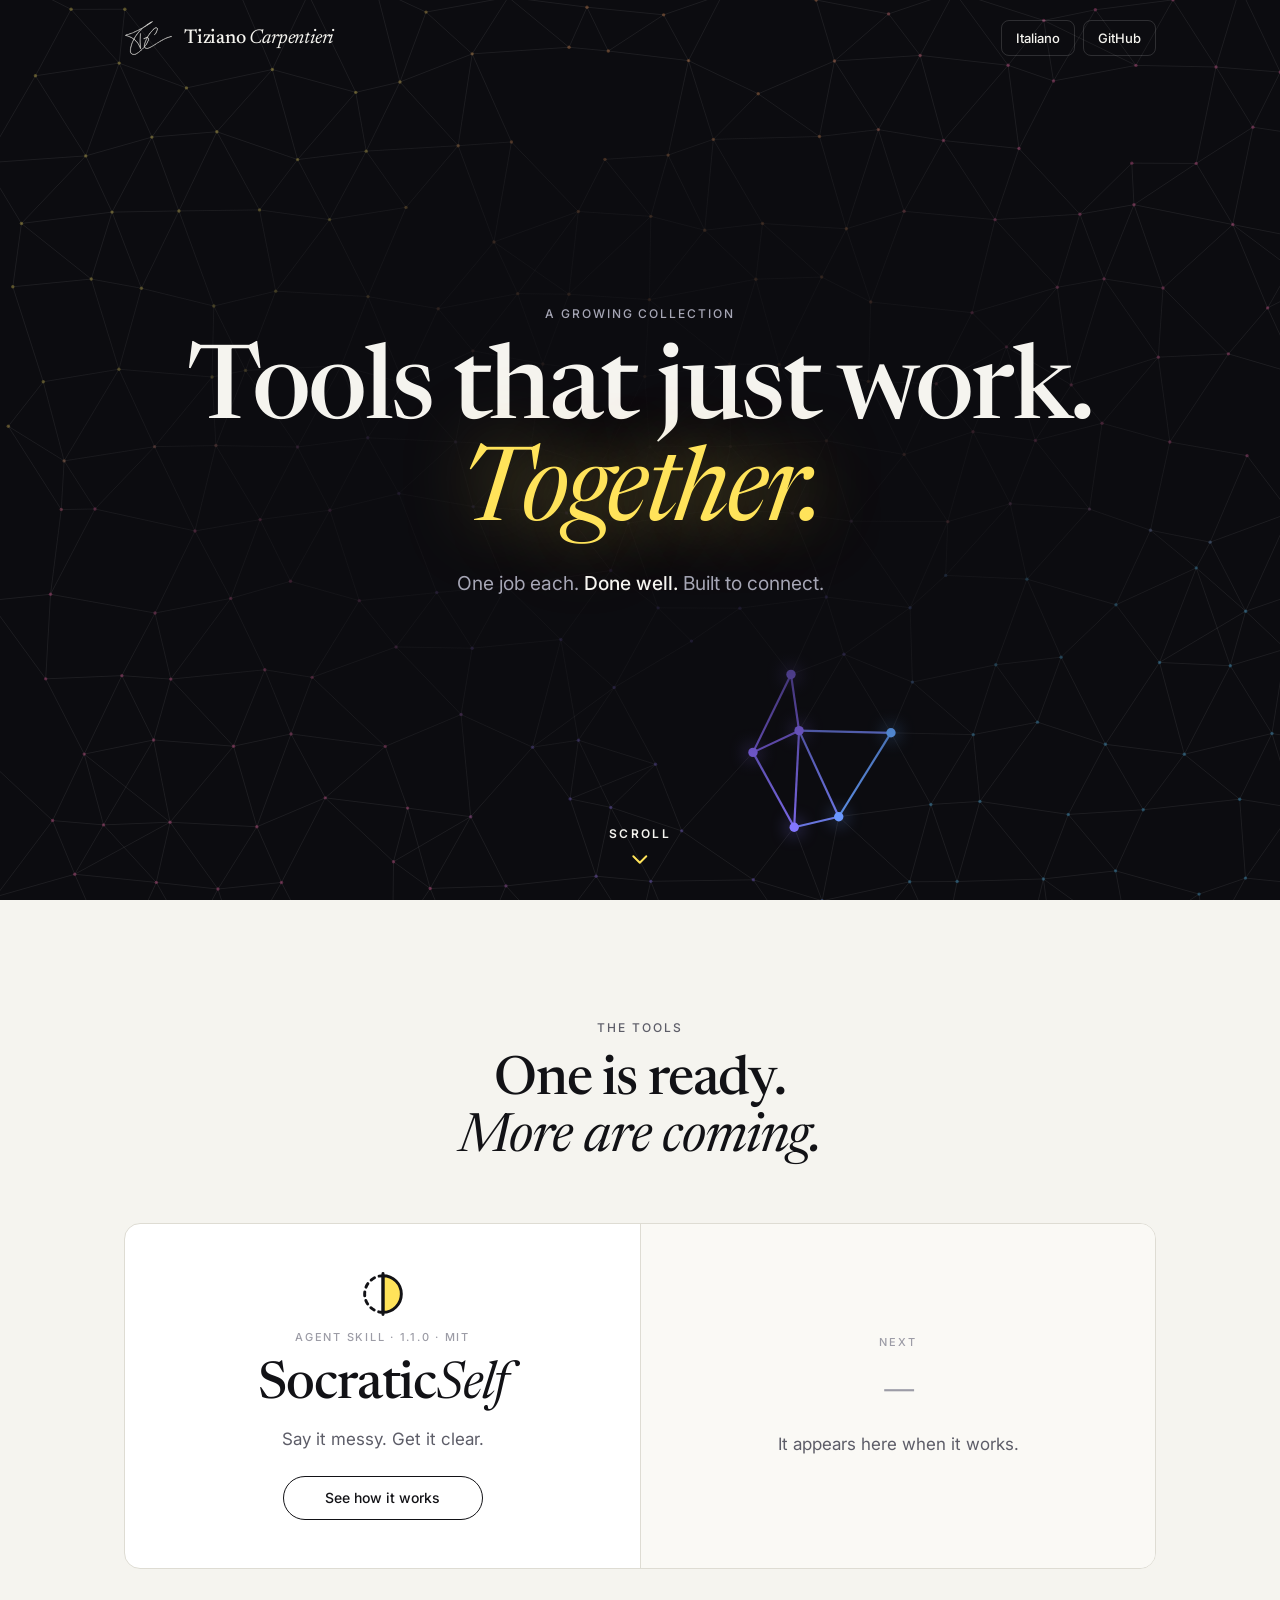
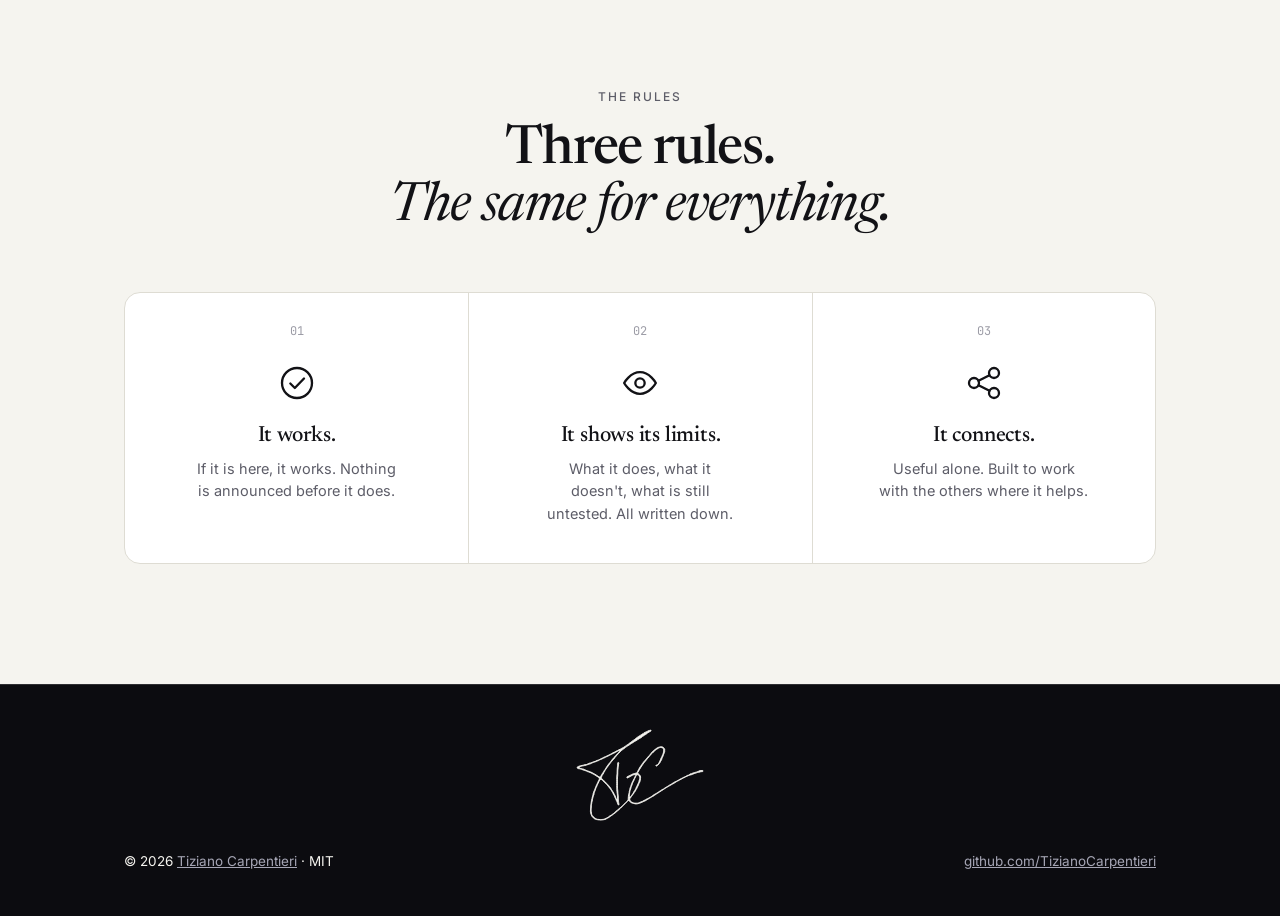
==== index.html @ f1d17db7 "Open the home page to every creation and keep labels on one line The home page now presents a growin" ====
<!doctype html>
<html lang="en">
<head>
<meta charset="utf-8">
<meta name="viewport" content="width=device-width, initial-scale=1">
<title>Tiziano Carpentieri — tools that just work, together</title>
<meta name="description" content="Things that just work, by Tiziano Carpentieri. Each does one job well and connects with the others where it helps. First release: SocraticSelf, an open Agent Skill.">
<meta name="author" content="Tiziano Carpentieri">
<link rel="canonical" href="https://tizianocarpentieri.github.io/">
<link rel="alternate" hreflang="en" href="https://tizianocarpentieri.github.io/">
<link rel="alternate" hreflang="it" href="https://tizianocarpentieri.github.io/it/">
<link rel="alternate" hreflang="x-default" href="https://tizianocarpentieri.github.io/">
<meta property="og:type" content="website">
<meta property="og:title" content="Tools that just work. Together.">
<meta property="og:description" content="Things that just work, by Tiziano Carpentieri.">
<meta property="og:url" content="https://tizianocarpentieri.github.io/">
<meta property="og:image" content="https://tizianocarpentieri.github.io/assets/og-home.png">
<meta name="twitter:card" content="summary_large_image">
<link rel="icon" href="assets/mark.svg" type="image/svg+xml">
<link rel="preconnect" href="https://fonts.googleapis.com">
<link rel="preconnect" href="https://fonts.gstatic.com" crossorigin>
<link href="https://fonts.googleapis.com/css2?family=Newsreader:ital,opsz,wght@0,6..72,400;0,6..72,500;1,6..72,400;1,6..72,500&family=Inter:wght@400;500;600&family=JetBrains+Mono:wght@400&display=swap" rel="stylesheet">
<link rel="stylesheet" href="assets/site.css">

</head>
<body style="--signal:#ffe35a">
<header class="hero ink network">
  <canvas class="scene" data-scene="network"></canvas><div class="veil"></div>
  <div class="wrap">
    <nav class="nav">
      <a class="brand home-brand" href="index.html"><span class="sigla" aria-hidden="true"></span><span>Tiziano <em>Carpentieri</em></span></a>
      <div class="nav-links"><a class="chip" href="it/index.html" hreflang="it">Italiano</a><a class="chip" href="https://github.com/TizianoCarpentieri">GitHub</a></div>
    </nav>
    <div class="hero-copy">
      <span class="eyebrow">A growing collection</span>
      <h1><span class="l">Tools that just work.</span><span class="l"><em>Together.</em></span></h1>
      <p class="lede">One job each. <b>Done well.</b> Built to connect.</p>
    </div>
  </div>
  <a class="cue" href="#main"><span>Scroll</span><svg viewBox="0 0 24 24" aria-hidden="true"><path d="M6 9.5l6 6 6-6"/></svg></a>
</header>

<main id="main">
<section class="band rise">
  <div class="wrap">
    <span class="eyebrow">The tools</span>
    <h2><span class="l">One is ready.</span><span class="l"><em>More are coming.</em></span></h2>
    <div class="cols c2">
      <a class="tile" href="socraticself/index.html"><svg viewBox="0 0 24 24" aria-hidden="true"><path d="M12 2a10 10 0 0 0 0 20" fill="none" stroke="currentColor" stroke-width="1.6" stroke-dasharray="2.2 2.6" stroke-linecap="round"/><path d="M12 2a10 10 0 0 1 0 20z" fill="#ffe35a" stroke="currentColor" stroke-width="1.6" stroke-linejoin="round"/><path d="M12 .8v22.4" stroke="currentColor" stroke-width="1.6" stroke-linecap="round"/></svg><span class="kind">Agent Skill · 1.1.0 · MIT</span><h3>Socratic<em>Self</em></h3><p>Say it messy. Get it clear.</p><span class="go">See how it works</span></a>
      <div class="tile soon"><span class="kind">Next</span><h3>—</h3><p>It appears here when it works.</p></div>
    </div>
  </div>
</section>

<section class="band rise" style="padding-top:0">
  <div class="wrap">
    <span class="eyebrow">The rules</span>
    <h2><span class="l">Three rules.</span><span class="l"><em>The same for everything.</em></span></h2>
    <div class="cols c3">
      <div class="col"><svg class="ico" viewBox="0 0 24 24"><circle cx="12" cy="12" r="9"/><path d="M8 12.300l2.700 2.700L16.200 9.300"/></svg><h3>It works.</h3><p>If it is here, it works. Nothing is announced before it does.</p></div>
      <div class="col"><svg class="ico" viewBox="0 0 24 24"><path d="M2.500 12s3.500-6.500 9.500-6.500 9.500 6.500 9.500 6.500-3.500 6.500-9.500 6.500S2.500 12 2.500 12z"/><circle cx="12" cy="12" r="2.800"/></svg><h3>It shows its limits.</h3><p>What it does, what it doesn't, what is still untested. All written down.</p></div>
      <div class="col"><svg class="ico" viewBox="0 0 24 24"><circle cx="6" cy="12" r="3"/><circle cx="18" cy="6" r="3"/><circle cx="18" cy="18" r="3"/><path d="M8.700 10.700 15.300 7.300M8.700 13.300l6.600 3.400"/></svg><h3>It connects.</h3><p>Useful alone. Built to work with the others where it helps.</p></div>
    </div>
  </div>
</section>
</main>
<footer class="ink">
  <div class="wrap">
    <span class="sigla sign" role="img" aria-label="Signature of Tiziano Carpentieri"></span>
    <div class="foot-row">
      <span>© 2026 <a href="index.html">Tiziano Carpentieri</a> · MIT</span>
      <a href="https://github.com/TizianoCarpentieri">github.com/TizianoCarpentieri</a>
    </div>
  </div>
</footer>
<script src="assets/site.js"></script>
</body>
</html>
---- assets/site.css ----
:root{
  --ink:#0c0c10; --ink-2:#16161c; --paper:#f5f4ef; --card:#ffffff; --tint:#faf9f5;
  --text:#121216; --muted:#5d5d68; --faint:#9c9ca6; --line:#dedcd3;
  --text-inv:#f5f4ef; --muted-inv:#a6a6b5; --line-inv:rgba(255,255,255,.14);
  --signal:#ffe35a;
  --display:"Newsreader",Georgia,"Times New Roman",serif;
  --sans:"Inter",system-ui,-apple-system,"Segoe UI",Roboto,sans-serif;
  --mono:"JetBrains Mono",ui-monospace,SFMono-Regular,Menlo,Consolas,monospace;
}
*{box-sizing:border-box}
html{scroll-behavior:smooth;-webkit-text-size-adjust:100%}
body{margin:0;background:var(--paper);color:var(--text);font:400 16px/1.55 var(--sans);-webkit-font-smoothing:antialiased;overflow-x:hidden}
a{color:inherit}
h1,h2,h3{text-wrap:balance}
p{text-wrap:pretty}
.lede,.caption,.request p,.note{text-wrap:balance}
.wrap{max-width:1080px;margin:0 auto;padding:0 24px}
.ink{background:var(--ink);color:var(--text-inv)}
.band{padding:120px 0;text-align:center}

/* nav */
.nav{display:flex;align-items:center;justify-content:space-between;height:76px}
.brand{display:inline-flex;align-items:center;gap:10px;font:500 20px/1 var(--display);letter-spacing:-.01em;text-decoration:none;white-space:nowrap}
.brand svg{width:26px;height:26px;flex:none}
.brand em{font-weight:400}
.nav-links{display:flex;gap:8px}
.chip{display:inline-flex;align-items:center;justify-content:center;min-width:72px;height:36px;padding:0 14px;border:1px solid var(--line);border-radius:8px;font:500 13px/1 var(--sans);text-decoration:none;white-space:nowrap;transition:background .2s}
.ink .chip{border-color:var(--line-inv)}
.chip:hover{background:rgba(127,127,127,.14)}

/* type */
.eyebrow{display:block;font:500 12px/1.4 var(--sans);letter-spacing:.16em;text-transform:uppercase;color:var(--muted)}
.ink .eyebrow{color:var(--muted-inv)}
h1{font:500 clamp(38px,6.6vw,86px)/1.03 var(--display);letter-spacing:-.025em;margin:20px 0 0}
h2{font:500 clamp(30px,4.4vw,54px)/1.06 var(--display);letter-spacing:-.022em;margin:16px 0 0}
h1 .l,h2 .l{display:block}
h1 em,h2 em{font-style:italic;font-weight:400}
.ink h1 em,.ink h2 em{color:var(--signal)}
.lede{font-size:clamp(17px,1.5vw,20px);line-height:1.5;color:var(--muted);margin:22px auto 0;max-width:50ch}
.ink .lede{color:var(--muted-inv)}
.lede b{font-weight:500;color:var(--text);white-space:nowrap}
.ink .lede b{color:var(--text-inv)}
.caption{font-size:13px;color:var(--faint);margin:20px auto 0;max-width:60ch}
.ink .caption{color:#7c7c8e}

/* buttons */
.actions{display:flex;gap:12px;justify-content:center;flex-wrap:wrap;margin-top:34px}
.btn{display:inline-flex;align-items:center;justify-content:center;width:220px;height:50px;border-radius:10px;font:500 15px/1 var(--sans);white-space:nowrap;border:1px solid currentColor;background:transparent;color:inherit;cursor:pointer;text-decoration:none;transition:background .2s,color .2s,border-color .2s}
.btn:hover{background:rgba(127,127,127,.16)}
.btn.solid{background:var(--text);color:var(--paper);border-color:var(--text)}
.btn.solid:hover{background:#2e2e37}
.ink .btn.solid{background:var(--signal);color:#111;border-color:var(--signal)}
.ink .btn.solid:hover{background:#fff0a0}

/* hero */
.hero{position:relative;overflow:hidden;text-align:center;padding:0 0 96px}
.hero::before{content:"";position:absolute;inset:0;pointer-events:none;background-image:radial-gradient(circle,rgba(255,255,255,.075) 1px,transparent 1.4px);background-size:26px 26px;
  -webkit-mask-image:radial-gradient(70% 60% at 50% 60%,#000,transparent);mask-image:radial-gradient(70% 60% at 50% 60%,#000,transparent)}
.hero>.wrap{position:relative}
.hero-copy{padding-top:56px}

/* figure: network */
.figure{margin:60px auto 0;max-width:1000px}
.promptbar{display:grid;align-items:center;justify-items:center;border:1px solid var(--line-inv);border-radius:12px;background:rgba(255,255,255,.04);padding:14px 18px;font:400 clamp(13px,1.45vw,16px)/1.6 var(--mono);color:#e9e8e2}
.promptbar>span{grid-area:1/1;opacity:0;transition:opacity .5s}
.figure[data-mode="vague"] .pv,.figure[data-mode="clear"] .pc{opacity:1}
.tag{display:inline-block;font:600 10.5px/1 var(--sans);letter-spacing:.14em;text-transform:uppercase;padding:5px 9px;border-radius:6px;margin-right:10px;vertical-align:2px;background:rgba(255,255,255,.14);color:#d6d6e0}
.pc .tag{background:var(--signal);color:#111}
.net{display:block;width:100%;height:auto;margin-top:22px}
.net .e{stroke:#fff;stroke-opacity:.06;stroke-width:1;fill:none;transition:stroke-opacity .7s,stroke .7s}
.net .n{fill:#5b5b70;transition:fill .7s,opacity .7s}
.net .lab,.net .io{paint-order:stroke;stroke:var(--ink);stroke-width:6px;stroke-linejoin:round;font:500 13px var(--sans);transition:fill .7s,opacity .7s}
.net .lab{fill:#8d8d9e}
.net .io{fill:#cfcfda}
.net .n.in{fill:var(--text-inv)}
.net .ring{fill:none;stroke:var(--signal);stroke-width:1.2;opacity:0;transform-box:fill-box;transform-origin:center}
@keyframes dash{to{stroke-dashoffset:-28}}
@keyframes flick{from{opacity:.2}to{opacity:.95}}
@keyframes ringp{from{opacity:.9;transform:scale(1)}to{opacity:0;transform:scale(2.4)}}
[data-mode="vague"] .net .e{stroke:#b9b9e6;stroke-opacity:.36;stroke-dasharray:2 10;animation:dash 3.2s linear infinite}
[data-mode="vague"] .net .lab{fill:#c4c4d6}
[data-mode="vague"] .net .n.cl{fill:#b9b9e6;animation:flick 1.2s ease-in-out infinite alternate;animation-delay:var(--dl)}
[data-mode="vague"] .net .n.l,[data-mode="vague"] .net .n.out{fill:#77778f}
[data-mode="clear"] .net .e{stroke-opacity:.035}
[data-mode="clear"] .net .e.hot{stroke:var(--signal);stroke-opacity:.95;stroke-width:1.5;stroke-dasharray:6 8;animation:dash .8s linear infinite}
[data-mode="clear"] .net .n.cl{opacity:.16}
[data-mode="clear"] .net .n.hot{fill:var(--signal);opacity:1;filter:drop-shadow(0 0 7px rgba(255,227,90,.9))}
[data-mode="clear"] .net .lab{opacity:.28}
[data-mode="clear"] .net .lab.hot{opacity:1;fill:#fff;font-weight:600}
[data-mode="clear"] .net .ring{animation:ringp 1.8s ease-out infinite}
.io-v,.io-c{transition:opacity .5s}
[data-mode="vague"] .net .io-c,[data-mode="clear"] .net .io-v{opacity:0}
.switch{display:flex;gap:10px;justify-content:center;margin-top:22px}
.sw{width:180px;height:44px;border-radius:10px;border:1px solid var(--line-inv);background:transparent;color:var(--text-inv);font:500 14px/1 var(--sans);white-space:nowrap;cursor:pointer;transition:background .25s,color .25s,border-color .25s}
[data-mode="vague"] .sw[data-set="vague"]{background:var(--text-inv);color:#111;border-color:var(--text-inv)}
[data-mode="clear"] .sw[data-set="clear"]{background:var(--signal);color:#111;border-color:var(--signal)}

/* constellation (home) */
.orbit{display:block;width:100%;height:auto;max-width:900px;margin:56px auto 0}
.orbit .rail{stroke:var(--line-inv);stroke-width:1.2;stroke-dasharray:4 9;animation:dash 2.4s linear infinite}
.orbit .slot{fill:none;stroke:#5b5b70;stroke-width:1.2;stroke-dasharray:3 5}
.orbit .lit{fill:var(--signal);filter:drop-shadow(0 0 14px rgba(255,227,90,.7))}
.orbit .ring{fill:none;stroke:var(--signal);stroke-width:1.2;transform-box:fill-box;transform-origin:center;animation:ringp 2.2s ease-out infinite}
.orbit .glyph{stroke:#111;stroke-width:1.6;fill:none;stroke-linecap:round}

/* demo window */
.window{margin:56px auto 0;border:1px solid var(--line);border-radius:16px;background:var(--card);overflow:hidden;box-shadow:0 40px 90px -50px rgba(18,18,22,.45);text-align:left}
.chrome{display:grid;grid-template-columns:1fr auto 1fr;align-items:center;height:44px;padding:0 16px;border-bottom:1px solid var(--line);background:var(--tint)}
.chrome i{display:inline-block;width:10px;height:10px;border-radius:50%;background:var(--line);margin-right:6px}
.chrome span{font:400 12px/1 var(--mono);color:var(--faint);white-space:nowrap}
.split{display:grid;grid-template-columns:1fr 1px 1fr}
.pane{min-width:0;padding:28px 34px 36px;display:flex;flex-direction:column}
.pane.you{background:var(--tint)}
.pane-h{font:500 11px/1 var(--sans);letter-spacing:.16em;text-transform:uppercase;color:var(--faint);padding-bottom:16px;margin-bottom:24px;border-bottom:1px solid var(--line);white-space:nowrap}
.axis{position:relative;background:var(--line)}
.axis::after{content:"→";position:absolute;left:50%;top:50%;width:34px;height:34px;margin:-17px;border-radius:50%;background:var(--card);border:1px solid var(--line);display:grid;place-items:center;font:500 15px/1 var(--sans)}
.raw{font:400 clamp(15px,1.4vw,17px)/1.85 var(--mono);color:var(--muted);margin:auto 0}
.ch{visibility:hidden}
.ch.v{visibility:visible}
.ch.cur{position:relative}
.ch.cur::after{content:"";position:absolute;right:-4px;top:.15em;bottom:.15em;width:2px;background:var(--text);animation:blink 1s steps(2) infinite}
@keyframes blink{50%{opacity:0}}
.clear{margin:auto 0}
.clear>p{font:500 clamp(19px,1.95vw,25px)/1.32 var(--display);letter-spacing:-.012em;margin:0 0 18px}
.clear mark{color:inherit;background:linear-gradient(var(--signal),var(--signal)) no-repeat 0 92%/0% 36%;transition:background-size .9s .25s}
.clear .on mark{background-size:100% 36%}
.files{display:flex;flex-wrap:wrap;gap:6px}
.files code{font:400 12.5px/1 var(--mono);background:var(--paper);border:1px solid var(--line);padding:7px 9px;border-radius:6px;white-space:nowrap}
.note{font-size:15px;line-height:1.5;color:var(--muted);border-left:2px solid var(--text);padding-left:14px;margin-top:16px}
.note b{display:block;font:600 11px/1.4 var(--sans);letter-spacing:.14em;text-transform:uppercase;color:var(--text);margin-bottom:3px}
.js .rv{opacity:0;transition:opacity .7s}
.js .rv.on{opacity:1}

/* numbered columns */
.cols{display:grid;margin-top:56px;border:1px solid var(--line);border-radius:16px;background:var(--card);overflow:hidden;counter-reset:m}
.cols.c4{grid-template-columns:repeat(4,1fr)}
.cols.c3{grid-template-columns:repeat(3,1fr)}
.cols.c2{grid-template-columns:repeat(2,1fr)}
.col{min-width:0;padding:32px 22px 38px;border-left:1px solid var(--line);counter-increment:m;transition:background .2s}
.col:first-child{border-left:0}
.col:hover{background:var(--tint)}
.col::before{content:counter(m,decimal-leading-zero);display:block;font:400 12px/1 var(--mono);color:var(--faint);margin-bottom:26px}
.ico{display:block;width:40px;height:40px;margin:0 auto 20px;stroke:currentColor;fill:none;stroke-width:1.4;stroke-linecap:round;stroke-linejoin:round}
.col h3{font:500 22px/1.2 var(--display);letter-spacing:-.01em;margin:0 0 8px}
.col p{margin:0 auto;color:var(--muted);font-size:14.5px;max-width:24ch;text-wrap:balance}
.scan{animation:scan 2.4s ease-in-out infinite alternate}@keyframes scan{to{transform:translateY(8px)}}
.spin{transform-origin:12px 12px;animation:spin 14s linear infinite}@keyframes spin{to{transform:rotate(360deg)}}

/* tool tiles (home) */
.tile{display:flex;flex-direction:column;align-items:center;justify-content:center;gap:14px;min-height:340px;padding:48px 28px;text-decoration:none;border-left:1px solid var(--line);transition:background .2s}
.tile:first-child{border-left:0}
a.tile:hover{background:var(--tint)}
.tile svg{width:44px;height:44px}
.tile .kind{font:500 11px/1.4 var(--sans);letter-spacing:.16em;text-transform:uppercase;color:var(--faint);white-space:nowrap}
.tile h3{font:500 clamp(34px,4.4vw,52px)/1 var(--display);letter-spacing:-.02em;margin:0;white-space:nowrap}
.tile h3 em{font-weight:400}
.tile p{margin:0;color:var(--muted);font-size:17px;max-width:26ch;text-wrap:balance}
.tile .go{display:inline-flex;align-items:center;justify-content:center;width:200px;height:44px;margin-top:10px;border:1px solid var(--text);border-radius:10px;font:500 14px/1 var(--sans);white-space:nowrap;transition:background .2s,color .2s}
a.tile:hover .go{background:var(--text);color:var(--paper)}
.tile.soon{background:var(--tint)}
.tile.soon h3{color:var(--faint)}

/* request */
.request{max-width:780px;margin:48px auto 0;border:1px solid var(--line-inv);border-radius:16px;background:var(--ink-2);padding:44px 40px}
.request p{font:400 clamp(19px,2.05vw,25px)/1.4 var(--display);letter-spacing:-.01em;margin:0}
.request p b{font-weight:400;background:linear-gradient(transparent 62%,rgba(255,227,90,.36) 62%)}
.request .url{display:block;width:fit-content;max-width:100%;margin:16px auto;font:400 clamp(12px,1.5vw,15px)/1.5 var(--mono);padding:8px 14px;border-radius:8px;background:rgba(255,255,255,.08);color:#e9e8e2}
.cmd{max-width:780px;margin:16px auto 0;border:1px solid var(--line-inv);border-radius:12px;height:52px;padding:0 18px;display:flex;align-items:center;gap:12px;font:400 13.5px/1 var(--mono);white-space:nowrap;overflow-x:auto;color:#e9e8e2;scrollbar-width:none}
.cmd::-webkit-scrollbar{display:none}
.cmd span{color:#7c7c8e}
.cmd code{font:inherit;margin:0 auto}

footer{border-top:1px solid var(--line-inv);padding:44px 0 44px;font-size:13.5px;color:#8a8a9c}
footer .wrap{display:flex;flex-direction:column;align-items:center;gap:30px}
.foot-row{width:100%;display:flex;justify-content:space-between;gap:12px 24px;flex-wrap:wrap}
footer a{color:var(--muted-inv);white-space:nowrap}

.js .rise{opacity:0;transition:opacity .9s}
.js .rise.in{opacity:1}

@media (max-width:860px){
  .band{padding:80px 0}
  .hero{padding-bottom:64px}
  .hero-copy{padding-top:36px}
  .figure{max-width:420px;margin-top:44px}
  .net .lab,.net .io{font-size:12px}
  .split{grid-template-columns:1fr}
  .axis{height:1px}
  .axis::after{content:"↓"}
  .pane{padding:22px 20px 26px}
  .raw,.clear{margin:0}
  .cols.c4{grid-template-columns:1fr 1fr}
  .cols.c4 .col:nth-child(odd){border-left:0}
  .cols.c4 .col:nth-child(n+3){border-top:1px solid var(--line)}
  .cols.c3,.cols.c2{grid-template-columns:1fr}
  .cols.c3 .col,.cols.c2 .tile{border-left:0}
  .cols.c3 .col+.col,.cols.c2 .tile+.tile{border-top:1px solid var(--line)}
  .tile{min-height:0;padding:40px 20px}
  .request{padding:30px 20px}
  .btn{width:100%;max-width:320px}
  .sw{width:50%;max-width:180px}
}
@media (max-width:520px){
  .cols.c4{grid-template-columns:1fr}
  .cols.c4 .col{border-left:0}
  .cols.c4 .col+.col{border-top:1px solid var(--line)}
  .col{padding:26px 20px 30px}
  .pane-h{font-size:10px;letter-spacing:.08em;white-space:normal;line-height:1.5}
  .col::before{margin-bottom:18px}
  .col p{max-width:30ch}
}
@media (prefers-reduced-motion:reduce){*{animation:none !important;transition:none !important}}

/* ── hero scenes: a full-screen living canvas per project ── */
.hero{min-height:100vh;min-height:100svh;display:flex;flex-direction:column;padding:0}
.hero::before{display:none}
.hero canvas.scene{position:absolute;inset:0;width:100%;height:100%;display:block}
.hero .veil{position:absolute;inset:0;pointer-events:none;background:radial-gradient(50% 42% at 50% 50%,rgba(12,12,16,.94),rgba(12,12,16,.55) 60%,transparent)}
.hero>.wrap{width:100%;flex:1;display:flex;flex-direction:column;min-height:680px}
.hero-copy{flex:1;display:flex;flex-direction:column;align-items:center;justify-content:center;padding:24px 0 96px}
.hero h1{font-size:clamp(42px,8vw,116px);line-height:1}
.hero h1 em{text-shadow:0 0 70px color-mix(in srgb,var(--signal) 50%,transparent)}
.hero.flow .veil{display:none}
.hero.flow .hero-copy{padding-bottom:36vh}
.flow-l,.flow-r{position:absolute;bottom:60px;transform:translateX(-50%);font:600 11px/1 var(--sans);letter-spacing:.2em;text-transform:uppercase;white-space:nowrap}
.flow-l{left:25%;color:#b9a6ff}
.flow-r{left:75%;color:var(--signal)}
.hero:not(.flow) .flow-l,.hero:not(.flow) .flow-r{display:none}
.btn,.sw,.tile .go{border-radius:999px}
.why{border-top:1px solid var(--line-inv)}
@media (max-width:860px){.hero-copy{padding-bottom:64px}.hero.flow .hero-copy{padding-bottom:34vh}.flow-l,.flow-r{font-size:9.5px;letter-spacing:.12em}}

/* ── signature: Tiziano's initials, one SVG used as a mask so it takes the text colour ── */
.sigla{display:inline-block;flex:none;aspect-ratio:708/507;background:currentColor;
  -webkit-mask:url(sigla.svg) center/contain no-repeat;mask:url(sigla.svg) center/contain no-repeat}
.home-brand{gap:12px}
.home-brand .sigla{width:48px}
footer .sigla{width:128px;color:var(--text-inv)}
/* the footer signature is written left to right: a clip, so its box never changes */
.js footer .sign{clip-path:inset(0 100% 0 0);transition:clip-path 1.6s cubic-bezier(.6,.05,.3,1) .2s}
.js footer.in .sign{clip-path:inset(0 0 0 0)}

/* ── scroll cue: tells the reader the page goes on; fades in, fades out once they scroll ── */
.cue{position:absolute;left:50%;bottom:22px;transform:translateX(-50%);display:flex;flex-direction:column;align-items:center;gap:6px;
  padding:6px 14px;font:600 12px/1 var(--sans);letter-spacing:.2em;text-transform:uppercase;color:var(--text-inv);text-decoration:none;white-space:nowrap;transition:opacity .6s}
.cue svg{width:26px;height:26px;fill:none;stroke:var(--signal);stroke-width:1.8;stroke-linecap:round;stroke-linejoin:round;animation:nudge 1.8s ease-in-out infinite}
@keyframes nudge{0%,100%{transform:translateY(-2px);opacity:.55}50%{transform:translateY(4px);opacity:1}}
.cue:focus-visible{outline:1px solid var(--signal);outline-offset:2px;border-radius:8px}
.js .cue{opacity:0}
.js.ready .cue{opacity:1}
.js.scrolled .cue{opacity:0;pointer-events:none}
.eyebrow .seg{white-space:nowrap}
@media (max-width:560px){.eyebrow .seg{display:block}.flow-l,.flow-r{bottom:96px}.home-brand span:not(.sigla){position:absolute;width:1px;height:1px;overflow:hidden;clip-path:inset(50%);white-space:nowrap}.home-brand .sigla{width:52px}}
@media (prefers-reduced-motion:reduce){.js .cue{opacity:1}.js footer .sign{clip-path:none}}
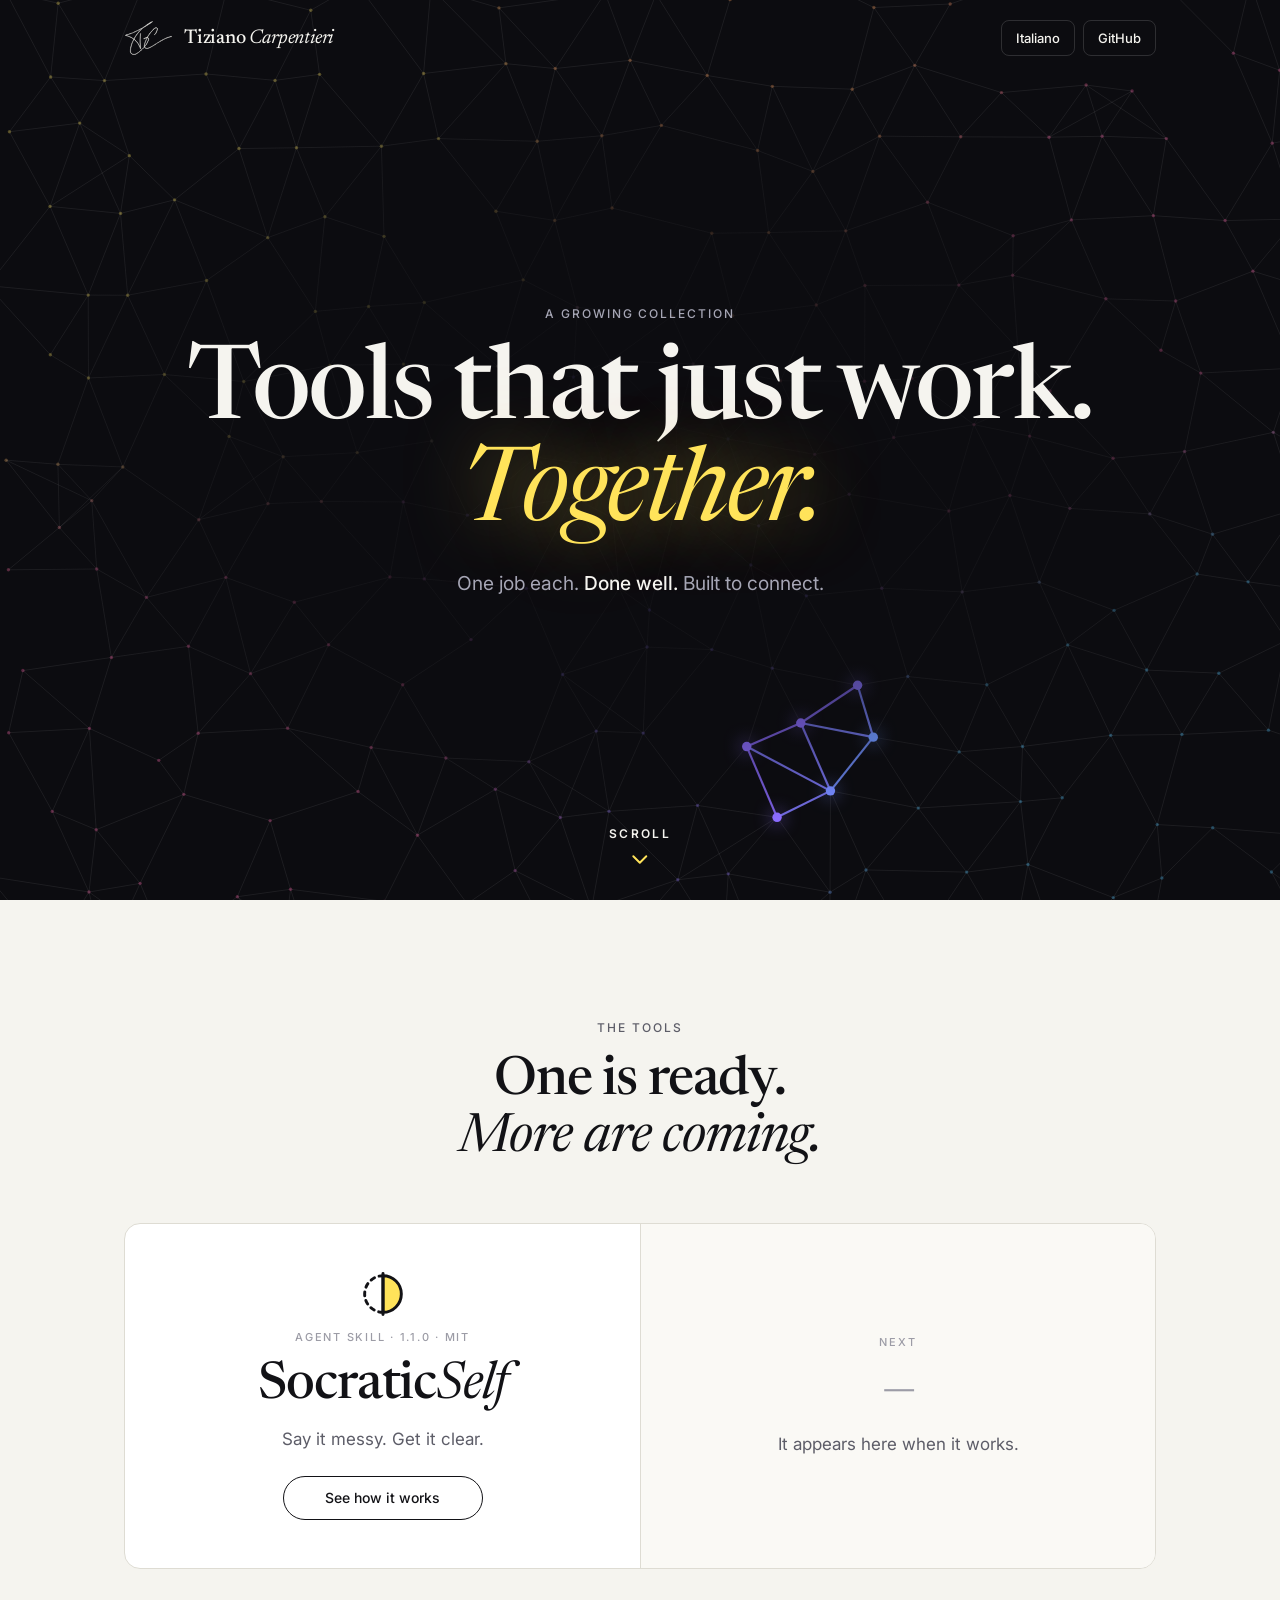
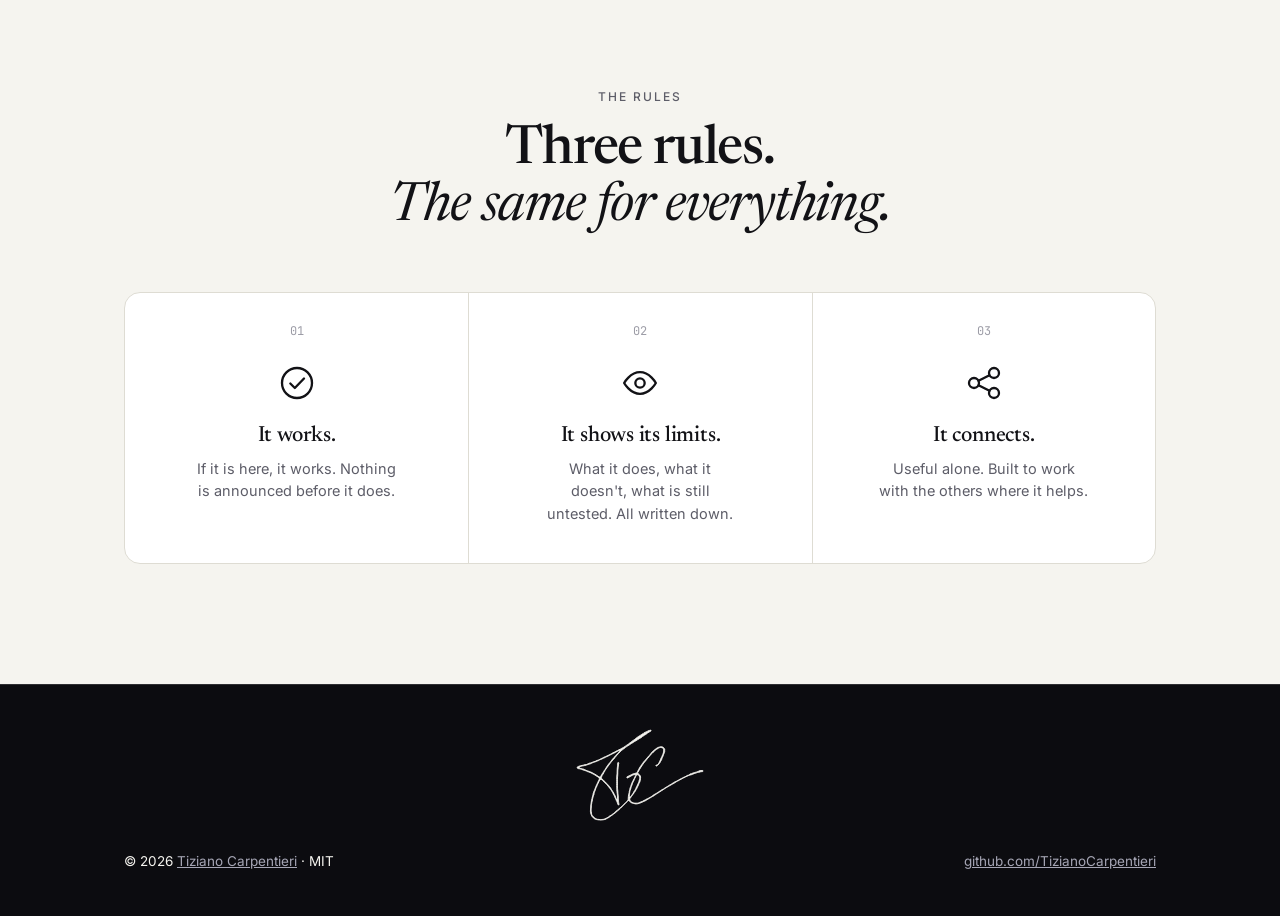
==== commit e3ad5393: "Use Tiziano's signature as the site icon Every page now links the same icon: the signature in ink on" ====
--- a/index.html
+++ b/index.html
@@ -16,7 +16,10 @@
 <meta property="og:url" content="https://tizianocarpentieri.github.io/">
 <meta property="og:image" content="https://tizianocarpentieri.github.io/assets/og-home.png">
 <meta name="twitter:card" content="summary_large_image">
-<link rel="icon" href="assets/mark.svg" type="image/svg+xml">
+<link rel="icon" href="favicon.ico" sizes="16x16 32x32 48x48">
+<link rel="icon" href="assets/icon.svg" type="image/svg+xml">
+<link rel="icon" href="assets/icon-192.png" type="image/png" sizes="192x192">
+<link rel="apple-touch-icon" href="apple-touch-icon.png">
 <link rel="preconnect" href="https://fonts.googleapis.com">
 <link rel="preconnect" href="https://fonts.gstatic.com" crossorigin>
 <link href="https://fonts.googleapis.com/css2?family=Newsreader:ital,opsz,wght@0,6..72,400;0,6..72,500;1,6..72,400;1,6..72,500&family=Inter:wght@400;500;600&family=JetBrains+Mono:wght@400&display=swap" rel="stylesheet">
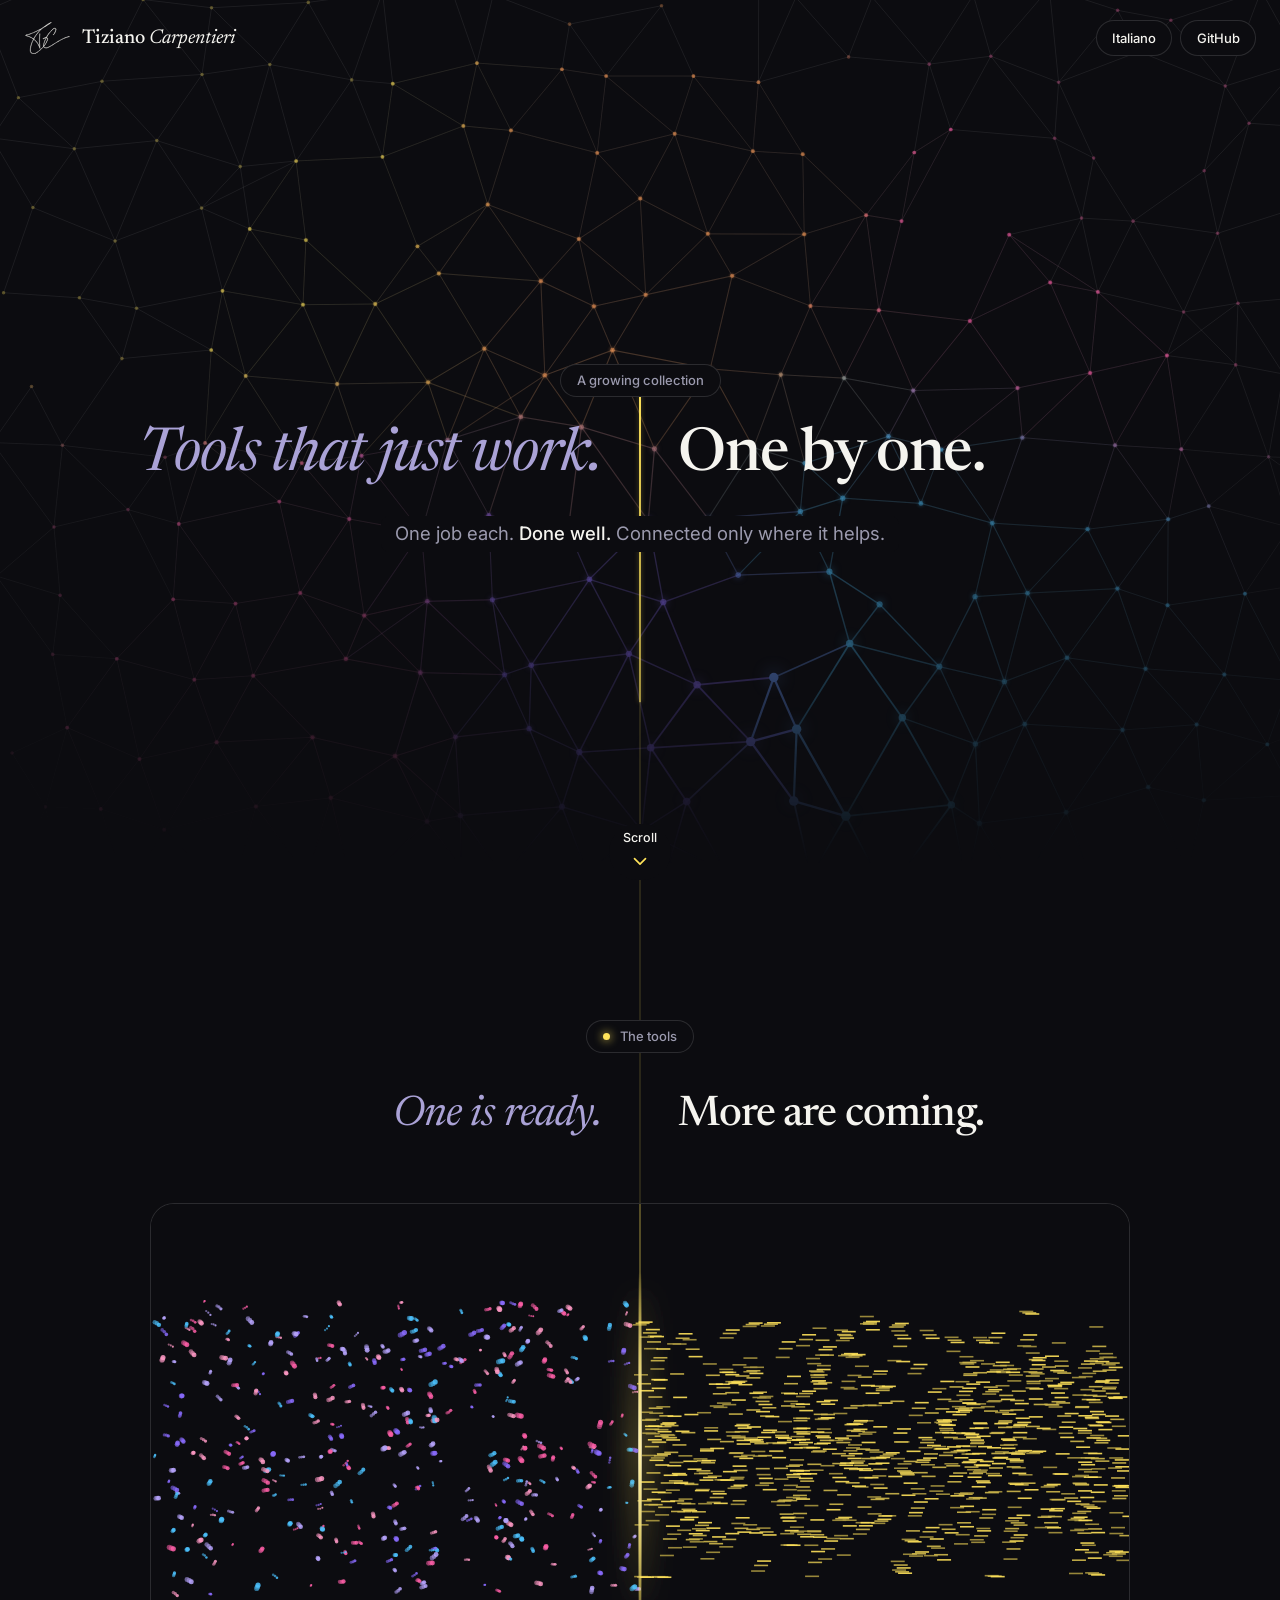
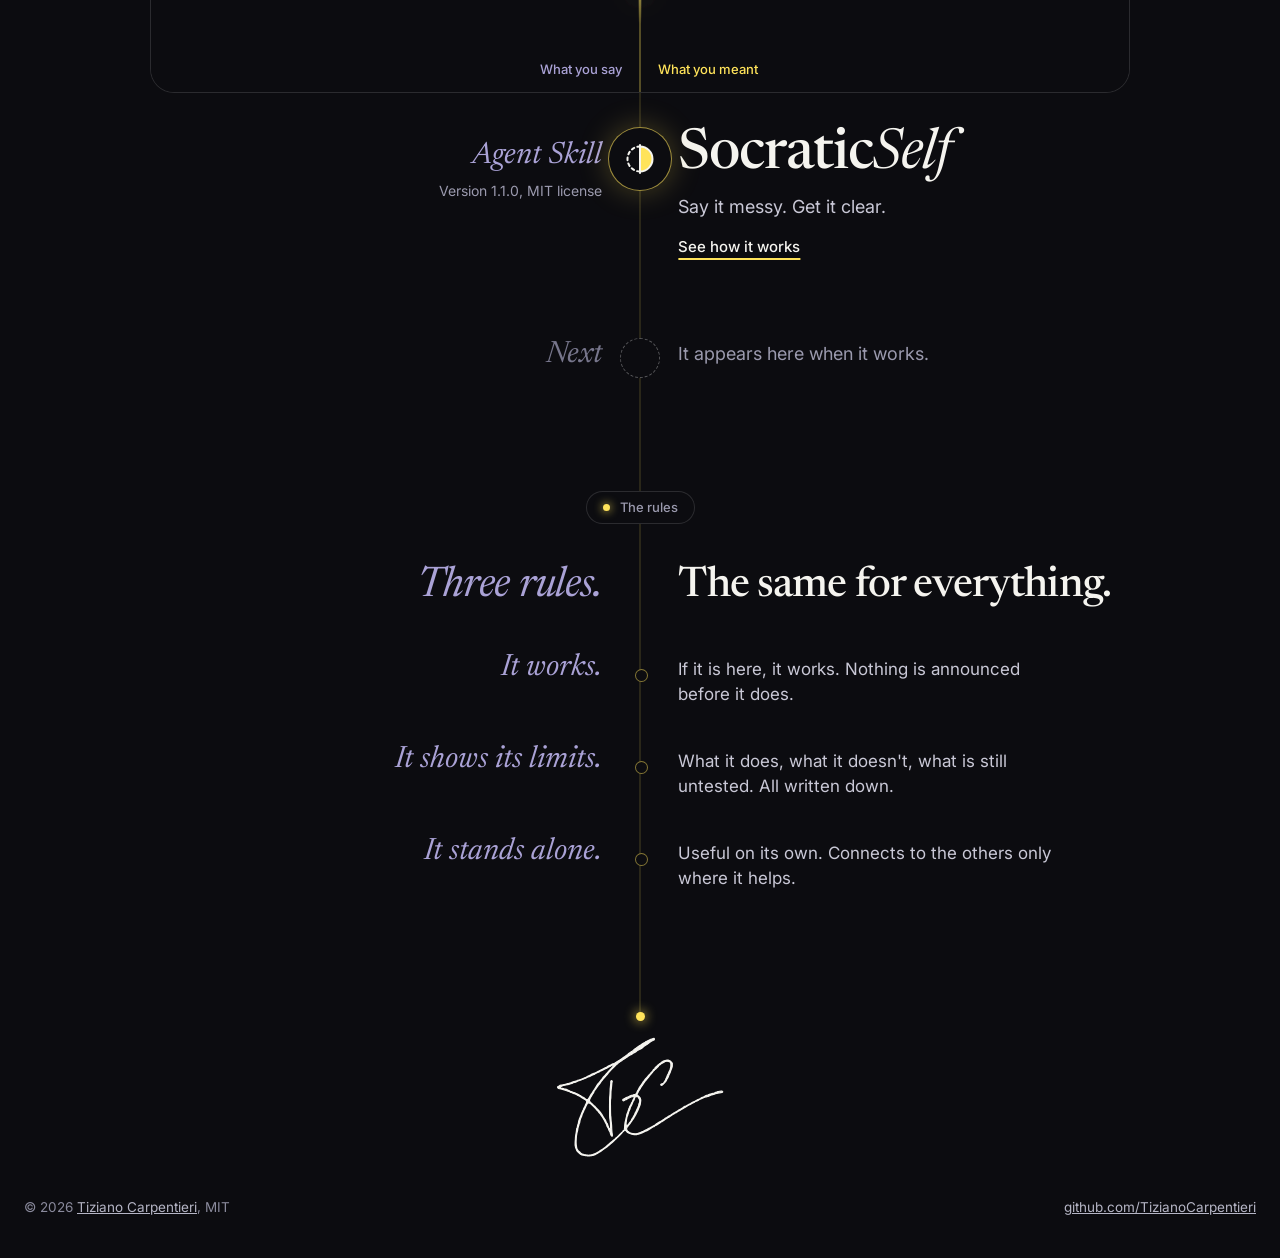
==== commit c4a0ad0c: "Run one line through every page and show how SocraticSelf is used The line of the opening now crosse" ====
--- a/index.html
+++ b/index.html
@@ -3,15 +3,15 @@
 <head>
 <meta charset="utf-8">
 <meta name="viewport" content="width=device-width, initial-scale=1">
-<title>Tiziano Carpentieri — tools that just work, together</title>
-<meta name="description" content="Things that just work, by Tiziano Carpentieri. Each does one job well and connects with the others where it helps. First release: SocraticSelf, an open Agent Skill.">
+<title>Tiziano Carpentieri — tools that just work, one by one</title>
+<meta name="description" content="Things that just work, by Tiziano Carpentieri. Each does one job well and connects with the others only where it helps. First release: SocraticSelf, an open Agent Skill.">
 <meta name="author" content="Tiziano Carpentieri">
 <link rel="canonical" href="https://tizianocarpentieri.github.io/">
 <link rel="alternate" hreflang="en" href="https://tizianocarpentieri.github.io/">
 <link rel="alternate" hreflang="it" href="https://tizianocarpentieri.github.io/it/">
 <link rel="alternate" hreflang="x-default" href="https://tizianocarpentieri.github.io/">
 <meta property="og:type" content="website">
-<meta property="og:title" content="Tools that just work. Together.">
+<meta property="og:title" content="Tools that just work. One by one.">
 <meta property="og:description" content="Things that just work, by Tiziano Carpentieri.">
 <meta property="og:url" content="https://tizianocarpentieri.github.io/">
 <meta property="og:image" content="https://tizianocarpentieri.github.io/assets/og-home.png">
@@ -27,55 +27,70 @@
 
 </head>
 <body style="--signal:#ffe35a">
-<header class="hero ink network">
-  <canvas class="scene" data-scene="network"></canvas><div class="veil"></div>
+<div class="page">
+<header class="hero">
+  <canvas class="scene" data-scene="network"></canvas>
   <div class="wrap">
     <nav class="nav">
       <a class="brand home-brand" href="index.html"><span class="sigla" aria-hidden="true"></span><span>Tiziano <em>Carpentieri</em></span></a>
-      <div class="nav-links"><a class="chip" href="it/index.html" hreflang="it">Italiano</a><a class="chip" href="https://github.com/TizianoCarpentieri">GitHub</a></div>
+      <div class="links"><a class="chip" href="it/index.html" hreflang="it">Italiano</a><a class="chip" href="https://github.com/TizianoCarpentieri">GitHub</a></div>
     </nav>
-    <div class="hero-copy">
-      <span class="eyebrow">A growing collection</span>
-      <h1><span class="l">Tools that just work.</span><span class="l"><em>Together.</em></span></h1>
-      <p class="lede">One job each. <b>Done well.</b> Built to connect.</p>
+    <div class="hero-body">
+      <div class="bead axis-start"><span>A growing collection</span></div>
+      <h1 class="split h-split"><span class="l">Tools that just work.</span><span class="r">One by one.</span></h1>
+      <p class="mid lede"><span>One job each. <b>Done well.</b> Connected only where it helps.</span></p>
     </div>
   </div>
   <a class="cue" href="#main"><span>Scroll</span><svg viewBox="0 0 24 24" aria-hidden="true"><path d="M6 9.5l6 6 6-6"/></svg></a>
 </header>
 
 <main id="main">
-<section class="band rise">
+<section class="sec rise">
   <div class="wrap">
-    <span class="eyebrow">The tools</span>
-    <h2><span class="l">One is ready.</span><span class="l"><em>More are coming.</em></span></h2>
-    <div class="cols c2">
-      <a class="tile" href="socraticself/index.html"><svg viewBox="0 0 24 24" aria-hidden="true"><path d="M12 2a10 10 0 0 0 0 20" fill="none" stroke="currentColor" stroke-width="1.6" stroke-dasharray="2.2 2.6" stroke-linecap="round"/><path d="M12 2a10 10 0 0 1 0 20z" fill="#ffe35a" stroke="currentColor" stroke-width="1.6" stroke-linejoin="round"/><path d="M12 .8v22.4" stroke="currentColor" stroke-width="1.6" stroke-linecap="round"/></svg><span class="kind">Agent Skill · 1.1.0 · MIT</span><h3>Socratic<em>Self</em></h3><p>Say it messy. Get it clear.</p><span class="go">See how it works</span></a>
-      <div class="tile soon"><span class="kind">Next</span><h3>—</h3><p>It appears here when it works.</p></div>
+    <div class="bead"><span><i></i>The tools</span></div>
+    <h2 class="split h-split"><span class="l">One is ready.</span><span class="r">More are coming.</span></h2>
+    <div class="stations">
+      <div class="station-d">
+        <a class="frame" href="socraticself/index.html" aria-label="SocraticSelf, see how it works"><canvas data-scene="flow"></canvas><span class="fl">What you say</span><span class="fr">What you meant</span></a>
+        <div class="split st-row">
+          <a class="knot" href="socraticself/index.html" aria-hidden="true" tabindex="-1"><svg viewBox="0 0 24 24" aria-hidden="true"><path d="M12 2a10 10 0 0 0 0 20" fill="none" stroke="currentColor" stroke-width="1.6" stroke-dasharray="2.2 2.6" stroke-linecap="round"/><path d="M12 2a10 10 0 0 1 0 20z" fill="#ffe35a" stroke="currentColor" stroke-width="1.6" stroke-linejoin="round"/><path d="M12 .8v22.4" stroke="currentColor" stroke-width="1.6" stroke-linecap="round"/></svg></a>
+          <div class="l st-kind"><span class="kind">Agent Skill</span><span class="small">Version 1.1.0, MIT license</span></div>
+          <div class="r st-main"><h3 class="st-name">Socratic<em>Self</em></h3><p>Say it messy. Get it clear.</p><a class="go" href="socraticself/index.html">See how it works</a></div>
+        </div>
+      </div>
+      <div class="split st-row next">
+        <span class="knot empty" aria-hidden="true"></span>
+        <div class="l st-kind"><span class="kind">Next</span></div>
+        <div class="r st-main"><p>It appears here when it works.</p></div>
+      </div>
     </div>
   </div>
 </section>
 
-<section class="band rise" style="padding-top:0">
+<section class="sec rise">
   <div class="wrap">
-    <span class="eyebrow">The rules</span>
-    <h2><span class="l">Three rules.</span><span class="l"><em>The same for everything.</em></span></h2>
-    <div class="cols c3">
-      <div class="col"><svg class="ico" viewBox="0 0 24 24"><circle cx="12" cy="12" r="9"/><path d="M8 12.300l2.700 2.700L16.200 9.300"/></svg><h3>It works.</h3><p>If it is here, it works. Nothing is announced before it does.</p></div>
-      <div class="col"><svg class="ico" viewBox="0 0 24 24"><path d="M2.500 12s3.500-6.500 9.500-6.500 9.500 6.500 9.500 6.500-3.500 6.500-9.500 6.500S2.500 12 2.500 12z"/><circle cx="12" cy="12" r="2.800"/></svg><h3>It shows its limits.</h3><p>What it does, what it doesn't, what is still untested. All written down.</p></div>
-      <div class="col"><svg class="ico" viewBox="0 0 24 24"><circle cx="6" cy="12" r="3"/><circle cx="18" cy="6" r="3"/><circle cx="18" cy="18" r="3"/><path d="M8.700 10.700 15.300 7.300M8.700 13.300l6.600 3.400"/></svg><h3>It connects.</h3><p>Useful alone. Built to work with the others where it helps.</p></div>
+    <div class="bead"><span><i></i>The rules</span></div>
+    <h2 class="split h-split"><span class="l">Three rules.</span><span class="r">The same for everything.</span></h2>
+    <div class="rows">
+      <div class="split row"><span class="l">It works.</span><p class="r">If it is here, it works. Nothing is announced before it does.</p></div>
+      <div class="split row"><span class="l">It shows its limits.</span><p class="r">What it does, what it doesn't, what is still untested. All written down.</p></div>
+      <div class="split row"><span class="l">It stands alone.</span><p class="r">Useful on its own. Connects to the others only where it helps.</p></div>
     </div>
   </div>
 </section>
 </main>
-<footer class="ink">
+<footer>
   <div class="wrap">
+    <span class="end-dot" aria-hidden="true"></span>
     <span class="sigla sign" role="img" aria-label="Signature of Tiziano Carpentieri"></span>
     <div class="foot-row">
-      <span>© 2026 <a href="index.html">Tiziano Carpentieri</a> · MIT</span>
+      <span>© 2026 <a href="index.html">Tiziano Carpentieri</a>, MIT</span>
       <a href="https://github.com/TizianoCarpentieri">github.com/TizianoCarpentieri</a>
     </div>
   </div>
 </footer>
+<div class="axis" aria-hidden="true"><i></i></div>
+</div>
 <script src="assets/site.js"></script>
 </body>
 </html>
--- a/assets/site.css
+++ b/assets/site.css
@@ -1,254 +1,280 @@
+/* One line runs through every page, from the opening to the signature.
+   What comes in sits on its left, what comes out on its right: headings read across it, starting in italic in the colour of the raw swarm
+   and ending upright and clear. Things that sit on the line interrupt it. On a phone the line moves to the left edge. */
 :root{
-  --ink:#0c0c10; --ink-2:#16161c; --paper:#f5f4ef; --card:#ffffff; --tint:#faf9f5;
-  --text:#121216; --muted:#5d5d68; --faint:#9c9ca6; --line:#dedcd3;
-  --text-inv:#f5f4ef; --muted-inv:#a6a6b5; --line-inv:rgba(255,255,255,.14);
-  --signal:#ffe35a;
-  --display:"Newsreader",Georgia,"Times New Roman",serif;
-  --sans:"Inter",system-ui,-apple-system,"Segoe UI",Roboto,sans-serif;
-  --mono:"JetBrains Mono",ui-monospace,SFMono-Regular,Menlo,Consolas,monospace;
+  --night:#0c0c10; --night-2:#15151c; --moon:#f5f4ef; --dust:#9b9aae; --raw:#aaa2d6; --signal:#ffe35a; --hair:rgba(255,255,255,.13);
+  --display:"Newsreader",Georgia,"Times New Roman",serif; --sans:"Inter",system-ui,-apple-system,"Segoe UI",sans-serif; --mono:"JetBrains Mono",ui-monospace,Menlo,monospace;
+  --gap:clamp(20px,3vw,44px); --axis:50%;
+  color-scheme:dark;
 }
 *{box-sizing:border-box}
-html{scroll-behavior:smooth;-webkit-text-size-adjust:100%}
-body{margin:0;background:var(--paper);color:var(--text);font:400 16px/1.55 var(--sans);-webkit-font-smoothing:antialiased;overflow-x:hidden}
+html{-webkit-text-size-adjust:100%;scroll-behavior:smooth}
+body{margin:0;background:var(--night);color:var(--moon);font:400 16px/1.55 var(--sans);-webkit-font-smoothing:antialiased;overflow-x:hidden}
 a{color:inherit}
+h1,h2,h3,p{margin:0}
 h1,h2,h3{text-wrap:balance}
 p{text-wrap:pretty}
-.lede,.caption,.request p,.note{text-wrap:balance}
-.wrap{max-width:1080px;margin:0 auto;padding:0 24px}
-.ink{background:var(--ink);color:var(--text-inv)}
-.band{padding:120px 0;text-align:center}
+:focus-visible{outline:2px solid var(--signal);outline-offset:3px;border-radius:6px}
+.wrap{max-width:1280px;margin:0 auto;padding:0 24px}
+.page{position:relative}
+
+/* the line: placed by script between the opening and the signature; it grows with the scroll, its box never changes */
+.axis{position:absolute;left:var(--axis);width:2px;margin-left:-1px;top:0;height:0;pointer-events:none;background:rgba(255,227,90,.12)}
+.axis i{position:absolute;inset:0;background:linear-gradient(var(--signal),rgba(255,227,90,.55));transform-origin:top;transform:scaleY(var(--p,1));box-shadow:0 0 14px rgba(255,227,90,.35)}
 
 /* nav */
-.nav{display:flex;align-items:center;justify-content:space-between;height:76px}
-.brand{display:inline-flex;align-items:center;gap:10px;font:500 20px/1 var(--display);letter-spacing:-.01em;text-decoration:none;white-space:nowrap}
+.nav{position:relative;z-index:2;display:flex;align-items:center;justify-content:space-between;height:76px}
+.brand{display:inline-flex;align-items:center;gap:10px;font:500 20px/1 var(--display);text-decoration:none;white-space:nowrap}
 .brand svg{width:26px;height:26px;flex:none}
 .brand em{font-weight:400}
-.nav-links{display:flex;gap:8px}
-.chip{display:inline-flex;align-items:center;justify-content:center;min-width:72px;height:36px;padding:0 14px;border:1px solid var(--line);border-radius:8px;font:500 13px/1 var(--sans);text-decoration:none;white-space:nowrap;transition:background .2s}
-.ink .chip{border-color:var(--line-inv)}
-.chip:hover{background:rgba(127,127,127,.14)}
-
-/* type */
-.eyebrow{display:block;font:500 12px/1.4 var(--sans);letter-spacing:.16em;text-transform:uppercase;color:var(--muted)}
-.ink .eyebrow{color:var(--muted-inv)}
-h1{font:500 clamp(38px,6.6vw,86px)/1.03 var(--display);letter-spacing:-.025em;margin:20px 0 0}
-h2{font:500 clamp(30px,4.4vw,54px)/1.06 var(--display);letter-spacing:-.022em;margin:16px 0 0}
-h1 .l,h2 .l{display:block}
-h1 em,h2 em{font-style:italic;font-weight:400}
-.ink h1 em,.ink h2 em{color:var(--signal)}
-.lede{font-size:clamp(17px,1.5vw,20px);line-height:1.5;color:var(--muted);margin:22px auto 0;max-width:50ch}
-.ink .lede{color:var(--muted-inv)}
-.lede b{font-weight:500;color:var(--text);white-space:nowrap}
-.ink .lede b{color:var(--text-inv)}
-.caption{font-size:13px;color:var(--faint);margin:20px auto 0;max-width:60ch}
-.ink .caption{color:#7c7c8e}
+.links{display:flex;gap:8px}
+.chip{display:inline-flex;align-items:center;justify-content:center;min-width:76px;height:36px;padding:0 14px;border:1px solid var(--hair);border-radius:999px;font:500 13px/1 var(--sans);text-decoration:none;white-space:nowrap;background:var(--night)}
+.chip:hover{border-color:rgba(255,255,255,.4)}
+
+/* the split: two columns that meet at the line */
+.split{position:relative;z-index:1;display:grid;grid-template-columns:minmax(0,1fr) minmax(0,1fr);column-gap:calc(2*var(--gap));align-items:start}
+.split>.l{text-align:right;justify-self:end}
+.split>.r{text-align:left;justify-self:start}
+.h-split>span{display:block}
+.h-split .l{font-style:italic;font-weight:400;color:var(--raw)}
+.h-split .r{color:var(--moon)}
+h1.h-split{font:500 clamp(36px,4.7vw,74px)/1.04 var(--display);letter-spacing:-.022em}
+h2.h-split{font:500 clamp(28px,3.3vw,50px)/1.08 var(--display);letter-spacing:-.02em}
+
+/* beads: things that sit on the line and interrupt it */
+.bead{position:relative;z-index:1;display:flex;justify-content:center}
+.bead>span{display:inline-flex;align-items:center;justify-content:center;flex-wrap:wrap;column-gap:6px;padding:7px 16px;border:1px solid var(--hair);border-radius:999px;background:var(--night);font:500 13px/1.3 var(--sans);color:var(--dust);white-space:nowrap}
+.bead i{width:7px;height:7px;margin-right:4px;border-radius:50%;background:var(--signal);box-shadow:0 0 10px var(--signal)}
+.bead .seg{white-space:nowrap}
+.mid{position:relative;z-index:1;text-align:center;margin:0 auto}
+.mid>span{display:inline-block;background:var(--night);padding:4px 14px;border-radius:8px;max-width:60ch}
+
+.lede{font-size:clamp(17px,1.45vw,20px);line-height:1.5;color:var(--dust)}
+.lede b{font-weight:500;color:var(--moon);white-space:nowrap}
+.lede-row .r{max-width:40ch}
+.caption{font-size:13px;color:#7d7c90;max-width:42ch}
 
 /* buttons */
-.actions{display:flex;gap:12px;justify-content:center;flex-wrap:wrap;margin-top:34px}
-.btn{display:inline-flex;align-items:center;justify-content:center;width:220px;height:50px;border-radius:10px;font:500 15px/1 var(--sans);white-space:nowrap;border:1px solid currentColor;background:transparent;color:inherit;cursor:pointer;text-decoration:none;transition:background .2s,color .2s,border-color .2s}
-.btn:hover{background:rgba(127,127,127,.16)}
-.btn.solid{background:var(--text);color:var(--paper);border-color:var(--text)}
-.btn.solid:hover{background:#2e2e37}
-.ink .btn.solid{background:var(--signal);color:#111;border-color:var(--signal)}
-.ink .btn.solid:hover{background:#fff0a0}
-
-/* hero */
-.hero{position:relative;overflow:hidden;text-align:center;padding:0 0 96px}
-.hero::before{content:"";position:absolute;inset:0;pointer-events:none;background-image:radial-gradient(circle,rgba(255,255,255,.075) 1px,transparent 1.4px);background-size:26px 26px;
-  -webkit-mask-image:radial-gradient(70% 60% at 50% 60%,#000,transparent);mask-image:radial-gradient(70% 60% at 50% 60%,#000,transparent)}
-.hero>.wrap{position:relative}
-.hero-copy{padding-top:56px}
-
-/* figure: network */
-.figure{margin:60px auto 0;max-width:1000px}
-.promptbar{display:grid;align-items:center;justify-items:center;border:1px solid var(--line-inv);border-radius:12px;background:rgba(255,255,255,.04);padding:14px 18px;font:400 clamp(13px,1.45vw,16px)/1.6 var(--mono);color:#e9e8e2}
-.promptbar>span{grid-area:1/1;opacity:0;transition:opacity .5s}
-.figure[data-mode="vague"] .pv,.figure[data-mode="clear"] .pc{opacity:1}
-.tag{display:inline-block;font:600 10.5px/1 var(--sans);letter-spacing:.14em;text-transform:uppercase;padding:5px 9px;border-radius:6px;margin-right:10px;vertical-align:2px;background:rgba(255,255,255,.14);color:#d6d6e0}
-.pc .tag{background:var(--signal);color:#111}
-.net{display:block;width:100%;height:auto;margin-top:22px}
-.net .e{stroke:#fff;stroke-opacity:.06;stroke-width:1;fill:none;transition:stroke-opacity .7s,stroke .7s}
-.net .n{fill:#5b5b70;transition:fill .7s,opacity .7s}
-.net .lab,.net .io{paint-order:stroke;stroke:var(--ink);stroke-width:6px;stroke-linejoin:round;font:500 13px var(--sans);transition:fill .7s,opacity .7s}
-.net .lab{fill:#8d8d9e}
-.net .io{fill:#cfcfda}
-.net .n.in{fill:var(--text-inv)}
-.net .ring{fill:none;stroke:var(--signal);stroke-width:1.2;opacity:0;transform-box:fill-box;transform-origin:center}
-@keyframes dash{to{stroke-dashoffset:-28}}
-@keyframes flick{from{opacity:.2}to{opacity:.95}}
-@keyframes ringp{from{opacity:.9;transform:scale(1)}to{opacity:0;transform:scale(2.4)}}
-[data-mode="vague"] .net .e{stroke:#b9b9e6;stroke-opacity:.36;stroke-dasharray:2 10;animation:dash 3.2s linear infinite}
-[data-mode="vague"] .net .lab{fill:#c4c4d6}
-[data-mode="vague"] .net .n.cl{fill:#b9b9e6;animation:flick 1.2s ease-in-out infinite alternate;animation-delay:var(--dl)}
-[data-mode="vague"] .net .n.l,[data-mode="vague"] .net .n.out{fill:#77778f}
-[data-mode="clear"] .net .e{stroke-opacity:.035}
-[data-mode="clear"] .net .e.hot{stroke:var(--signal);stroke-opacity:.95;stroke-width:1.5;stroke-dasharray:6 8;animation:dash .8s linear infinite}
-[data-mode="clear"] .net .n.cl{opacity:.16}
-[data-mode="clear"] .net .n.hot{fill:var(--signal);opacity:1;filter:drop-shadow(0 0 7px rgba(255,227,90,.9))}
-[data-mode="clear"] .net .lab{opacity:.28}
-[data-mode="clear"] .net .lab.hot{opacity:1;fill:#fff;font-weight:600}
-[data-mode="clear"] .net .ring{animation:ringp 1.8s ease-out infinite}
-.io-v,.io-c{transition:opacity .5s}
-[data-mode="vague"] .net .io-c,[data-mode="clear"] .net .io-v{opacity:0}
-.switch{display:flex;gap:10px;justify-content:center;margin-top:22px}
-.sw{width:180px;height:44px;border-radius:10px;border:1px solid var(--line-inv);background:transparent;color:var(--text-inv);font:500 14px/1 var(--sans);white-space:nowrap;cursor:pointer;transition:background .25s,color .25s,border-color .25s}
-[data-mode="vague"] .sw[data-set="vague"]{background:var(--text-inv);color:#111;border-color:var(--text-inv)}
-[data-mode="clear"] .sw[data-set="clear"]{background:var(--signal);color:#111;border-color:var(--signal)}
-
-/* constellation (home) */
-.orbit{display:block;width:100%;height:auto;max-width:900px;margin:56px auto 0}
-.orbit .rail{stroke:var(--line-inv);stroke-width:1.2;stroke-dasharray:4 9;animation:dash 2.4s linear infinite}
-.orbit .slot{fill:none;stroke:#5b5b70;stroke-width:1.2;stroke-dasharray:3 5}
-.orbit .lit{fill:var(--signal);filter:drop-shadow(0 0 14px rgba(255,227,90,.7))}
-.orbit .ring{fill:none;stroke:var(--signal);stroke-width:1.2;transform-box:fill-box;transform-origin:center;animation:ringp 2.2s ease-out infinite}
-.orbit .glyph{stroke:#111;stroke-width:1.6;fill:none;stroke-linecap:round}
-
-/* demo window */
-.window{margin:56px auto 0;border:1px solid var(--line);border-radius:16px;background:var(--card);overflow:hidden;box-shadow:0 40px 90px -50px rgba(18,18,22,.45);text-align:left}
-.chrome{display:grid;grid-template-columns:1fr auto 1fr;align-items:center;height:44px;padding:0 16px;border-bottom:1px solid var(--line);background:var(--tint)}
-.chrome i{display:inline-block;width:10px;height:10px;border-radius:50%;background:var(--line);margin-right:6px}
-.chrome span{font:400 12px/1 var(--mono);color:var(--faint);white-space:nowrap}
-.split{display:grid;grid-template-columns:1fr 1px 1fr}
-.pane{min-width:0;padding:28px 34px 36px;display:flex;flex-direction:column}
-.pane.you{background:var(--tint)}
-.pane-h{font:500 11px/1 var(--sans);letter-spacing:.16em;text-transform:uppercase;color:var(--faint);padding-bottom:16px;margin-bottom:24px;border-bottom:1px solid var(--line);white-space:nowrap}
-.axis{position:relative;background:var(--line)}
-.axis::after{content:"→";position:absolute;left:50%;top:50%;width:34px;height:34px;margin:-17px;border-radius:50%;background:var(--card);border:1px solid var(--line);display:grid;place-items:center;font:500 15px/1 var(--sans)}
-.raw{font:400 clamp(15px,1.4vw,17px)/1.85 var(--mono);color:var(--muted);margin:auto 0}
-.ch{visibility:hidden}
-.ch.v{visibility:visible}
+.btn{display:inline-flex;align-items:center;justify-content:center;width:220px;height:50px;border-radius:999px;font:500 15px/1 var(--sans);white-space:nowrap;border:1px solid rgba(255,255,255,.4);background:var(--night);color:var(--moon);cursor:pointer;text-decoration:none;transition:background .2s,border-color .2s}
+.btn:hover{border-color:var(--moon)}
+.btn.solid{background:var(--signal);color:#111;border-color:var(--signal)}
+.btn.solid:hover{background:#fff0a0}
+
+/* opening */
+.hero{position:relative;overflow:hidden;min-height:100vh;min-height:100svh;display:flex;flex-direction:column}
+.hero canvas.scene{position:absolute;inset:0;width:100%;height:100%;display:block}
+.hero canvas.scene[data-scene="network"]{-webkit-mask-image:linear-gradient(#000 40%,transparent 96%);mask-image:linear-gradient(#000 40%,transparent 96%)}
+.hero>.wrap{position:relative;z-index:1;width:100%;flex:1;display:flex;flex-direction:column}
+.hero-body{flex:1;display:flex;flex-direction:column;justify-content:center;gap:28px;padding:24px 0 84px}
+.band-slot{height:clamp(150px,24vh,250px)}
+.under{font:500 13px/1 var(--sans);letter-spacing:.02em;white-space:nowrap}
+.under .l{color:var(--raw)}.under .r{color:var(--signal)}
+.actions{margin-top:6px}
+.cue{position:absolute;left:50%;bottom:20px;transform:translateX(-50%);z-index:2;display:flex;flex-direction:column;align-items:center;gap:6px;padding:8px 14px;background:var(--night);border-radius:999px;font:500 12.5px/1 var(--sans);color:var(--moon);text-decoration:none;white-space:nowrap;transition:opacity .6s}
+.cue svg{width:22px;height:22px;fill:none;stroke:var(--signal);stroke-width:1.8;stroke-linecap:round;stroke-linejoin:round;animation:nudge 1.8s ease-in-out infinite}
+@keyframes nudge{0%,100%{transform:translateY(-2px);opacity:.55}50%{transform:translateY(4px);opacity:1}}
+.js .cue{opacity:0}.js.ready .cue{opacity:1}.js.scrolled .cue{opacity:0;pointer-events:none}
+
+/* sections */
+.sec{position:relative;padding:120px 0 0}
+.sec>.wrap{display:flex;flex-direction:column;gap:40px}
+
+/* the film: how SocraticSelf is used, in five steps; the stage is centred on the line */
+.film{position:relative;z-index:1;width:100%;max-width:640px;margin:0 auto;display:flex;flex-direction:column;align-items:center;gap:18px}
+.film-stage{width:100%;aspect-ratio:1;border-radius:24px;border:1px solid var(--hair);background:var(--night);overflow:hidden}
+.film-stage svg{display:block;width:100%;height:100%}
+.film-bar{display:flex;flex-wrap:wrap;justify-content:center;align-items:center;gap:14px;max-width:100%;background:var(--night);padding:4px 10px;border-radius:999px}
+.film-steps{display:flex;gap:8px}
+.film-steps button{width:34px;height:34px;border-radius:50%;border:1px solid var(--hair);background:var(--night);color:var(--dust);font:500 13px/1 var(--sans);cursor:pointer;transition:background .3s,color .3s,border-color .3s}
+.film-steps button.on{background:var(--signal);border-color:var(--signal);color:#111}
+.film-play{width:112px;height:34px;border-radius:999px;border:1px solid var(--hair);background:var(--night);color:var(--moon);font:500 13px/1 var(--sans);cursor:pointer;white-space:nowrap}
+.film-cap{display:grid;width:100%}
+.film-cap p{grid-area:1/1;justify-self:center;max-width:36ch;padding:4px 12px;background:var(--night);text-align:center;font:400 clamp(19px,1.8vw,23px)/1.4 var(--display);color:var(--moon);opacity:0;transition:opacity .3s;text-wrap:balance}
+.film-cap p.on{opacity:1}
+.film-cap p:last-child{font-style:italic;color:var(--signal)}
+.still .film-play{display:none}
+.still .film-cap{display:flex;flex-direction:column;gap:10px;background:var(--night);padding:10px 16px;border-radius:12px}
+.still .film-cap p{opacity:1;justify-self:auto;text-align:left;max-width:none}
+
+/* precision: each step adds words to the prompt; at the end only the expert on the line stays lit */
+.prec{position:relative;z-index:1;display:flex;flex-direction:column;align-items:center;gap:30px;width:100%}
+.prompt{width:100%;max-width:820px;border:1px solid var(--hair);border-radius:16px;background:var(--night-2);padding:20px 24px;font:400 clamp(15px,1.5vw,19px)/1.6 var(--mono);color:#e6e6ec;text-align:left}
+.prompt .seg{visibility:hidden;color:var(--signal)}
+.prompt .seg.v{visibility:visible}
+.slider{display:grid;grid-template-columns:auto minmax(0,1fr) auto;align-items:center;gap:18px;width:100%;max-width:520px;padding:8px 16px;border-radius:999px;background:var(--night);font:500 14px/1 var(--sans)}
+.slider span{white-space:nowrap}
+.slider span:first-child{color:var(--raw)}.slider span:last-child{color:var(--signal)}
+.slider input{-webkit-appearance:none;appearance:none;width:100%;height:3px;border-radius:3px;background:linear-gradient(90deg,var(--raw),var(--signal));outline:none;margin:0;cursor:pointer}
+.slider input::-webkit-slider-thumb{-webkit-appearance:none;width:6px;height:40px;border-radius:3px;background:#fff6c8;box-shadow:0 0 18px var(--signal),0 0 4px var(--signal);cursor:grab}
+.slider input::-moz-range-thumb{width:6px;height:40px;border:0;border-radius:3px;background:#fff6c8;box-shadow:0 0 18px var(--signal);cursor:grab}
+.slider input:focus-visible{outline:2px solid var(--signal);outline-offset:12px}
+.orbs{display:grid;grid-template-columns:repeat(5,minmax(0,1fr));gap:10px;width:100%;max-width:820px}
+.orb{--a:0;--c:170,162,214;display:flex;flex-direction:column;align-items:center;gap:12px;font:500 14px/1.3 var(--sans);color:var(--dust);text-align:center;transition:color .6s}
+.orb i{display:block;width:clamp(40px,6.4vw,80px);aspect-ratio:1;border-radius:50%;border:1px solid var(--hair);background-color:var(--night);background-image:radial-gradient(circle,rgba(var(--c),var(--a)) 0,rgba(var(--c),calc(var(--a)*.35)) 45%,transparent 70%);box-shadow:0 0 calc(var(--a)*44px) rgba(var(--c),calc(var(--a)*.75));transition:background-image .6s,box-shadow .6s}
+.prec:not([data-level="0"]) .orb{--c:255,227,90}
+.orb.lit{color:var(--moon)}
+.orb span{background:var(--night);padding:2px 6px;border-radius:6px}
+.out{display:grid;font:500 clamp(20px,1.8vw,24px)/1 var(--display);background:var(--night);padding:6px 16px;border-radius:999px}
+.out span{grid-area:1/1;opacity:0;transition:opacity .5s;white-space:nowrap;text-align:center}
+.prec[data-level="0"] .o0,.prec[data-level="1"] .o1,.prec[data-level="2"] .o1,.prec[data-level="3"] .o3{opacity:1}
+.o0{color:var(--raw);font-style:italic}.o1{color:#e9e1a8}.o3{color:var(--signal)}
+
+/* press enter: what you typed on the left, the key on the line, what you get back on the right */
+.ask{position:relative;z-index:1;display:grid;grid-template-columns:minmax(0,1fr) 60px minmax(0,1fr);column-gap:var(--gap);align-items:start;width:100%}
+.field,.result{width:100%;max-width:480px;border:1px solid var(--hair);border-radius:20px;background:var(--night-2);padding:22px 24px;display:flex;flex-direction:column;gap:14px}
+.field{justify-self:end}
+.result{justify-self:start}
+.who{font:500 13px/1 var(--sans);white-space:nowrap}
+.field .who{color:var(--raw)}.result .who{color:var(--signal)}
+.enter{justify-self:center;margin-top:34px;width:60px;height:60px;border-radius:50%;border:1px solid rgba(255,227,90,.5);background:var(--night);color:var(--moon);font:500 24px/1 var(--sans);cursor:pointer;transition:background .3s,color .3s,box-shadow .3s}
+.enter.go{background:var(--signal);color:#111;box-shadow:0 0 26px rgba(255,227,90,.55)}
+.raw{font:400 clamp(15px,1.35vw,17px)/1.85 var(--mono);color:#c9c5e6}
+.ch{visibility:hidden}.ch.v{visibility:visible}
 .ch.cur{position:relative}
-.ch.cur::after{content:"";position:absolute;right:-4px;top:.15em;bottom:.15em;width:2px;background:var(--text);animation:blink 1s steps(2) infinite}
+.ch.cur::after{content:"";position:absolute;right:-3px;top:.15em;bottom:.15em;width:2px;background:var(--raw);animation:blink 1s steps(2) infinite}
 @keyframes blink{50%{opacity:0}}
-.clear{margin:auto 0}
-.clear>p{font:500 clamp(19px,1.95vw,25px)/1.32 var(--display);letter-spacing:-.012em;margin:0 0 18px}
-.clear mark{color:inherit;background:linear-gradient(var(--signal),var(--signal)) no-repeat 0 92%/0% 36%;transition:background-size .9s .25s}
-.clear .on mark{background-size:100% 36%}
+.clear{font:500 clamp(20px,1.8vw,25px)/1.32 var(--display);letter-spacing:-.01em}
+.clear mark{color:inherit;background:linear-gradient(var(--signal),var(--signal)) no-repeat 0 94%/0% 3px;transition:background-size .9s .2s}
+.result.on .clear mark{background-size:100% 3px}
 .files{display:flex;flex-wrap:wrap;gap:6px}
-.files code{font:400 12.5px/1 var(--mono);background:var(--paper);border:1px solid var(--line);padding:7px 9px;border-radius:6px;white-space:nowrap}
-.note{font-size:15px;line-height:1.5;color:var(--muted);border-left:2px solid var(--text);padding-left:14px;margin-top:16px}
-.note b{display:block;font:600 11px/1.4 var(--sans);letter-spacing:.14em;text-transform:uppercase;color:var(--text);margin-bottom:3px}
-.js .rv{opacity:0;transition:opacity .7s}
-.js .rv.on{opacity:1}
-
-/* numbered columns */
-.cols{display:grid;margin-top:56px;border:1px solid var(--line);border-radius:16px;background:var(--card);overflow:hidden;counter-reset:m}
-.cols.c4{grid-template-columns:repeat(4,1fr)}
-.cols.c3{grid-template-columns:repeat(3,1fr)}
-.cols.c2{grid-template-columns:repeat(2,1fr)}
-.col{min-width:0;padding:32px 22px 38px;border-left:1px solid var(--line);counter-increment:m;transition:background .2s}
-.col:first-child{border-left:0}
-.col:hover{background:var(--tint)}
-.col::before{content:counter(m,decimal-leading-zero);display:block;font:400 12px/1 var(--mono);color:var(--faint);margin-bottom:26px}
-.ico{display:block;width:40px;height:40px;margin:0 auto 20px;stroke:currentColor;fill:none;stroke-width:1.4;stroke-linecap:round;stroke-linejoin:round}
-.col h3{font:500 22px/1.2 var(--display);letter-spacing:-.01em;margin:0 0 8px}
-.col p{margin:0 auto;color:var(--muted);font-size:14.5px;max-width:24ch;text-wrap:balance}
-.scan{animation:scan 2.4s ease-in-out infinite alternate}@keyframes scan{to{transform:translateY(8px)}}
-.spin{transform-origin:12px 12px;animation:spin 14s linear infinite}@keyframes spin{to{transform:rotate(360deg)}}
-
-/* tool tiles (home) */
-.tile{display:flex;flex-direction:column;align-items:center;justify-content:center;gap:14px;min-height:340px;padding:48px 28px;text-decoration:none;border-left:1px solid var(--line);transition:background .2s}
-.tile:first-child{border-left:0}
-a.tile:hover{background:var(--tint)}
-.tile svg{width:44px;height:44px}
-.tile .kind{font:500 11px/1.4 var(--sans);letter-spacing:.16em;text-transform:uppercase;color:var(--faint);white-space:nowrap}
-.tile h3{font:500 clamp(34px,4.4vw,52px)/1 var(--display);letter-spacing:-.02em;margin:0;white-space:nowrap}
-.tile h3 em{font-weight:400}
-.tile p{margin:0;color:var(--muted);font-size:17px;max-width:26ch;text-wrap:balance}
-.tile .go{display:inline-flex;align-items:center;justify-content:center;width:200px;height:44px;margin-top:10px;border:1px solid var(--text);border-radius:10px;font:500 14px/1 var(--sans);white-space:nowrap;transition:background .2s,color .2s}
-a.tile:hover .go{background:var(--text);color:var(--paper)}
-.tile.soon{background:var(--tint)}
-.tile.soon h3{color:var(--faint)}
-
-/* request */
-.request{max-width:780px;margin:48px auto 0;border:1px solid var(--line-inv);border-radius:16px;background:var(--ink-2);padding:44px 40px}
-.request p{font:400 clamp(19px,2.05vw,25px)/1.4 var(--display);letter-spacing:-.01em;margin:0}
-.request p b{font-weight:400;background:linear-gradient(transparent 62%,rgba(255,227,90,.36) 62%)}
-.request .url{display:block;width:fit-content;max-width:100%;margin:16px auto;font:400 clamp(12px,1.5vw,15px)/1.5 var(--mono);padding:8px 14px;border-radius:8px;background:rgba(255,255,255,.08);color:#e9e8e2}
-.cmd{max-width:780px;margin:16px auto 0;border:1px solid var(--line-inv);border-radius:12px;height:52px;padding:0 18px;display:flex;align-items:center;gap:12px;font:400 13.5px/1 var(--mono);white-space:nowrap;overflow-x:auto;color:#e9e8e2;scrollbar-width:none}
+.files code{font:400 12.5px/1 var(--mono);border:1px solid var(--hair);padding:7px 9px;border-radius:6px;white-space:nowrap;color:#dcdbe6}
+.notes{display:flex;flex-direction:column;gap:12px}
+.note{font-size:15px;line-height:1.5;color:var(--dust)}
+.note b{display:block;font:italic 500 14px/1.4 var(--display);color:var(--moon);margin-bottom:2px}
+.js .result .rv{opacity:0;transition:opacity .7s}.js .result.on .rv{opacity:1}
+
+/* the cycle, turning around the line */
+.cycle{position:relative;z-index:1;display:grid;grid-template-columns:minmax(0,1fr) min(360px,32vw) minmax(0,1fr);grid-template-rows:auto auto auto;column-gap:var(--gap);row-gap:20px;align-items:center;width:100%}
+.cycle .ring{grid-area:2/2;position:relative;width:100%;aspect-ratio:1}
+.ring svg{display:block;width:100%;height:100%;overflow:visible}
+.ring .track{fill:none;stroke:rgba(255,255,255,.16);stroke-width:1.2}
+.ring .pt{fill:var(--night);stroke:#6d6c80;stroke-width:1.5;transition:fill .4s,stroke .4s}
+.ring .pt.on{fill:var(--signal);stroke:var(--signal)}
+.ring .spark{fill:var(--signal);filter:drop-shadow(0 0 8px var(--signal))}
+.ring .core{position:absolute;left:50%;top:50%;width:76px;height:76px;margin:-38px;border-radius:50%;background:var(--night);border:1px solid rgba(255,227,90,.5);display:grid;place-items:center;box-shadow:0 0 30px rgba(255,227,90,.2);color:var(--moon)}
+.ring .core svg{width:34px;height:34px}
+.mv{display:flex;flex-direction:column;gap:6px;opacity:.42;transition:opacity .45s}
+.mv.on{opacity:1}
+.mv b{font:500 clamp(24px,2.3vw,32px)/1.1 var(--display);color:var(--moon)}
+.mv span{font-size:16px;color:#c9c8d6;max-width:26ch;text-wrap:balance}
+.m1{grid-area:1/2;align-items:center;text-align:center;background:var(--night);padding:6px 10px}
+.m3{grid-area:3/2;align-items:center;text-align:center;background:var(--night);padding:6px 10px}
+.m2{grid-area:2/3;align-items:flex-start;text-align:left}
+.m4{grid-area:2/1;align-items:flex-end;text-align:right}
+
+/* get it */
+.plate{position:relative;z-index:1;width:100%;max-width:760px;margin:0 auto;border:1px solid var(--hair);border-radius:18px;background:var(--night-2);padding:40px;text-align:center;display:flex;flex-direction:column;align-items:center;gap:16px}
+.plate p{font:400 clamp(19px,2vw,25px)/1.4 var(--display);letter-spacing:-.01em}
+.plate p b{font-weight:400;background:linear-gradient(transparent 62%,rgba(255,227,90,.36) 62%)}
+.url{display:block;width:fit-content;max-width:100%;font:400 clamp(12px,1.5vw,15px)/1.5 var(--mono);padding:8px 14px;border-radius:8px;background:rgba(255,255,255,.08);color:#e9e8e2}
+.plate .pair{display:flex;gap:12px;justify-content:center;flex-wrap:wrap;margin-top:12px}
+.cmd{position:relative;z-index:1;width:100%;max-width:760px;margin:0 auto;border:1px solid var(--hair);border-radius:12px;height:52px;padding:0 18px;display:flex;align-items:center;gap:12px;font:400 13.5px/1 var(--mono);white-space:nowrap;overflow-x:auto;color:#e9e8e2;background:var(--night);scrollbar-width:none}
 .cmd::-webkit-scrollbar{display:none}
-.cmd span{color:#7c7c8e}
-.cmd code{font:inherit;margin:0 auto}
-
-footer{border-top:1px solid var(--line-inv);padding:44px 0 44px;font-size:13.5px;color:#8a8a9c}
-footer .wrap{display:flex;flex-direction:column;align-items:center;gap:30px}
+.cmd span{color:#7c7c8e}.cmd code{font:inherit;margin:0 auto}
+
+/* rows: one per rule, with a station on the line */
+.rows{display:flex;flex-direction:column;gap:34px}
+.row{position:relative;align-items:baseline}
+.row::before{content:"";position:absolute;left:50%;top:.62em;width:11px;height:11px;margin-left:-5.5px;border-radius:50%;background:var(--night);border:1.5px solid rgba(255,227,90,.5);transition:background .5s,box-shadow .5s,border-color .5s;font-size:clamp(24px,2.4vw,34px)}
+.row.lit::before{background:var(--signal);border-color:var(--signal);box-shadow:0 0 12px var(--signal)}
+.row .l{font:400 clamp(24px,2.4vw,34px)/1.15 var(--display);font-style:italic;color:var(--raw);white-space:nowrap}
+.row .r{font-size:17px;line-height:1.5;color:#c9c8d6;max-width:36ch;padding-top:.35em}
+
+/* home: one station per creation. Its scene runs in a frame whose line continues the page's;
+   left, what kind of thing it is; right, its name and what it does. Nothing assumes it connects to the others. */
+.stations{display:flex;flex-direction:column;gap:72px;margin-top:24px}
+.station-d{display:flex;flex-direction:column;gap:34px}
+.frame{position:relative;z-index:1;display:block;width:100%;max-width:980px;margin:0 auto;aspect-ratio:16/8;border-radius:24px;overflow:hidden;border:1px solid var(--hair);background:var(--night)}
+.frame canvas{position:absolute;inset:0;width:100%;height:100%;display:block}
+.frame::after{content:"";position:absolute;left:50%;top:0;bottom:0;width:2px;margin-left:-1px;background:rgba(255,227,90,.3);pointer-events:none}
+.frame .fl,.frame .fr{position:absolute;bottom:16px;font:500 13px/1 var(--sans);white-space:nowrap}
+.frame .fl{right:calc(50% + 18px);color:var(--raw)}.frame .fr{left:calc(50% + 18px);color:var(--signal)}
+.st-row{position:relative;align-items:start}
+.knot{position:absolute;z-index:1;left:50%;top:0;transform:translateX(-50%);display:grid;place-items:center;width:64px;height:64px;border-radius:50%;background:var(--night);border:1px solid rgba(255,227,90,.6);box-shadow:0 0 30px rgba(255,227,90,.25);color:var(--moon)}
+.knot svg{width:30px;height:30px}
+.knot.empty{top:12px;width:40px;height:40px;border:1.5px dashed rgba(255,255,255,.3);box-shadow:none}
+.st-kind{display:flex;flex-direction:column;align-items:flex-end;gap:8px;padding-top:12px}
+.kind{font:400 clamp(24px,2.4vw,34px)/1.1 var(--display);font-style:italic;color:var(--raw);white-space:nowrap}
+.small{font-size:14px;color:var(--dust);white-space:nowrap}
+.st-main{display:flex;flex-direction:column;align-items:flex-start;gap:10px}
+.st-name{font:500 clamp(40px,4.4vw,62px)/1 var(--display);letter-spacing:-.02em;white-space:nowrap}
+.st-name em{font-weight:400}
+.st-main p{font-size:18px;color:#c9c8d6}
+.next .st-main{padding-top:14px}
+.next .kind{color:#77768c}
+.next .st-main p{color:var(--dust)}
+.go{font:500 15px/1 var(--sans);color:var(--moon);text-underline-offset:6px;text-decoration-color:var(--signal);text-decoration-thickness:2px;white-space:nowrap;margin-top:8px}
+.go:hover{color:var(--signal)}
+
+/* footer: the line ends where the signature begins */
+footer{position:relative;padding:120px 0 40px;font-size:13.5px;color:#8a8a9c}
+footer .wrap{display:flex;flex-direction:column;align-items:center;gap:40px}
 .foot-row{width:100%;display:flex;justify-content:space-between;gap:12px 24px;flex-wrap:wrap}
-footer a{color:var(--muted-inv);white-space:nowrap}
+footer a{color:#b5b5c5;white-space:nowrap}
+.end-dot{position:relative;z-index:1;width:9px;height:9px;border-radius:50%;background:var(--signal);box-shadow:0 0 12px var(--signal);margin-bottom:-24px}
+
+/* signature: Tiziano's initials, one SVG used as a mask so it takes the colour of the text around it */
+.sigla{display:inline-block;flex:none;aspect-ratio:708/507;background:currentColor;-webkit-mask:url(sigla.svg) center/contain no-repeat;mask:url(sigla.svg) center/contain no-repeat}
+footer .sigla{position:relative;z-index:1;width:168px;color:var(--moon)}
+/* written left to right: a clip, so its box never changes */
+.js footer .sign{clip-path:inset(0 100% 0 0);transition:clip-path 1.8s cubic-bezier(.6,.05,.3,1) .2s}
+.js footer.in .sign{clip-path:inset(0 0 0 0)}
+.home-brand{gap:12px}.home-brand .sigla{width:46px}
 
 .js .rise{opacity:0;transition:opacity .9s}
 .js .rise.in{opacity:1}
 
-@media (max-width:860px){
-  .band{padding:80px 0}
-  .hero{padding-bottom:64px}
-  .hero-copy{padding-top:36px}
-  .figure{max-width:420px;margin-top:44px}
-  .net .lab,.net .io{font-size:12px}
-  .split{grid-template-columns:1fr}
-  .axis{height:1px}
-  .axis::after{content:"↓"}
-  .pane{padding:22px 20px 26px}
-  .raw,.clear{margin:0}
-  .cols.c4{grid-template-columns:1fr 1fr}
-  .cols.c4 .col:nth-child(odd){border-left:0}
-  .cols.c4 .col:nth-child(n+3){border-top:1px solid var(--line)}
-  .cols.c3,.cols.c2{grid-template-columns:1fr}
-  .cols.c3 .col,.cols.c2 .tile{border-left:0}
-  .cols.c3 .col+.col,.cols.c2 .tile+.tile{border-top:1px solid var(--line)}
-  .tile{min-height:0;padding:40px 20px}
-  .request{padding:30px 20px}
+@media (max-width:760px){
+  :root{--axis:20px}
+  .split{grid-template-columns:minmax(0,1fr);row-gap:10px}
+  .split>.l,.split>.r{text-align:left;justify-self:start}
+  .page main .wrap,.page footer .wrap{padding-left:44px}
+  .hero .split>.l,.hero .split>.r{text-align:center;justify-self:center}
+  .hero .under{display:flex;justify-content:space-between}
+  h1.h-split{font-size:clamp(32px,10.4vw,60px)}
+  .hero-body{gap:22px;padding-bottom:88px}
+  .hero .actions{display:flex;flex-direction:column-reverse;align-items:center;gap:12px}
   .btn{width:100%;max-width:320px}
-  .sw{width:50%;max-width:180px}
+  main .bead{justify-content:flex-start}
+  main .bead>span{margin-left:-44px}
+  .page main .mid{text-align:left;margin:0}.page main .mid>span{padding-left:0}
+  .sec{padding-top:84px}
+  .sec>.wrap{gap:28px}
+  .film-stage{border-radius:16px}.film-steps{gap:6px}.film-steps button{width:30px;height:30px}.film-play{width:96px}
+  .film-cap p{text-align:left;justify-self:start;padding-left:0}
+  .prompt{padding:16px}
+  .slider{gap:10px;padding:8px 0;font-size:13px}
+  .orbs{gap:4px}
+  .orb{font-size:11.5px;gap:8px}
+  .orb span{padding:0}
+  .out{padding-left:0}
+  .ask{grid-template-columns:minmax(0,1fr);row-gap:14px}
+  .field,.result{max-width:none;padding:18px}
+  .enter{justify-self:start;margin:0}
+  .cycle{grid-template-columns:minmax(0,1fr);row-gap:16px}
+  .cycle .ring{grid-area:auto;width:min(220px,64vw);margin:0 0 10px}
+  .ring .core{width:58px;height:58px;margin:-29px}
+  .ring .core svg{width:26px;height:26px}
+  .mv,.m1,.m2,.m3,.m4{grid-area:auto;align-items:flex-start;text-align:left;background:none;padding:0}
+  .plate{padding:28px 20px}
+  .row::before{left:-24px;margin-left:-5.5px}
+  .row .l{white-space:normal}
+  .frame{aspect-ratio:4/3;border-radius:18px}
+  .frame .fl{right:auto;left:12px}.frame .fr{left:auto;right:12px}
+  .knot{left:-24px}
+  .knot:not(.empty){width:44px;height:44px;top:-4px}
+  .knot:not(.empty) svg{width:22px;height:22px}
+  .st-kind{align-items:flex-start;padding-top:0;gap:4px;margin-bottom:8px}
+  .st-row{row-gap:8px}
+  .st-name{white-space:normal}
+  .stations{gap:56px}
+  footer .wrap{align-items:flex-start}
+  .end-dot{margin-left:-29px;margin-bottom:-20px}
 }
-@media (max-width:520px){
-  .cols.c4{grid-template-columns:1fr}
-  .cols.c4 .col{border-left:0}
-  .cols.c4 .col+.col{border-top:1px solid var(--line)}
-  .col{padding:26px 20px 30px}
-  .pane-h{font-size:10px;letter-spacing:.08em;white-space:normal;line-height:1.5}
-  .col::before{margin-bottom:18px}
-  .col p{max-width:30ch}
+@media (max-width:560px){
+  .bead>span{border-radius:18px}
+  .bead .seg{flex-basis:100%;text-align:center}
+  .home-brand span:not(.sigla){position:absolute;width:1px;height:1px;overflow:hidden;clip-path:inset(50%);white-space:nowrap}.home-brand .sigla{width:52px}
 }
-@media (prefers-reduced-motion:reduce){*{animation:none !important;transition:none !important}}
-
-/* ── hero scenes: a full-screen living canvas per project ── */
-.hero{min-height:100vh;min-height:100svh;display:flex;flex-direction:column;padding:0}
-.hero::before{display:none}
-.hero canvas.scene{position:absolute;inset:0;width:100%;height:100%;display:block}
-.hero .veil{position:absolute;inset:0;pointer-events:none;background:radial-gradient(50% 42% at 50% 50%,rgba(12,12,16,.94),rgba(12,12,16,.55) 60%,transparent)}
-.hero>.wrap{width:100%;flex:1;display:flex;flex-direction:column;min-height:680px}
-.hero-copy{flex:1;display:flex;flex-direction:column;align-items:center;justify-content:center;padding:24px 0 96px}
-.hero h1{font-size:clamp(42px,8vw,116px);line-height:1}
-.hero h1 em{text-shadow:0 0 70px color-mix(in srgb,var(--signal) 50%,transparent)}
-.hero.flow .veil{display:none}
-.hero.flow .hero-copy{padding-bottom:36vh}
-.flow-l,.flow-r{position:absolute;bottom:60px;transform:translateX(-50%);font:600 11px/1 var(--sans);letter-spacing:.2em;text-transform:uppercase;white-space:nowrap}
-.flow-l{left:25%;color:#b9a6ff}
-.flow-r{left:75%;color:var(--signal)}
-.hero:not(.flow) .flow-l,.hero:not(.flow) .flow-r{display:none}
-.btn,.sw,.tile .go{border-radius:999px}
-.why{border-top:1px solid var(--line-inv)}
-@media (max-width:860px){.hero-copy{padding-bottom:64px}.hero.flow .hero-copy{padding-bottom:34vh}.flow-l,.flow-r{font-size:9.5px;letter-spacing:.12em}}
-
-/* ── signature: Tiziano's initials, one SVG used as a mask so it takes the text colour ── */
-.sigla{display:inline-block;flex:none;aspect-ratio:708/507;background:currentColor;
-  -webkit-mask:url(sigla.svg) center/contain no-repeat;mask:url(sigla.svg) center/contain no-repeat}
-.home-brand{gap:12px}
-.home-brand .sigla{width:48px}
-footer .sigla{width:128px;color:var(--text-inv)}
-/* the footer signature is written left to right: a clip, so its box never changes */
-.js footer .sign{clip-path:inset(0 100% 0 0);transition:clip-path 1.6s cubic-bezier(.6,.05,.3,1) .2s}
-.js footer.in .sign{clip-path:inset(0 0 0 0)}
-
-/* ── scroll cue: tells the reader the page goes on; fades in, fades out once they scroll ── */
-.cue{position:absolute;left:50%;bottom:22px;transform:translateX(-50%);display:flex;flex-direction:column;align-items:center;gap:6px;
-  padding:6px 14px;font:600 12px/1 var(--sans);letter-spacing:.2em;text-transform:uppercase;color:var(--text-inv);text-decoration:none;white-space:nowrap;transition:opacity .6s}
-.cue svg{width:26px;height:26px;fill:none;stroke:var(--signal);stroke-width:1.8;stroke-linecap:round;stroke-linejoin:round;animation:nudge 1.8s ease-in-out infinite}
-@keyframes nudge{0%,100%{transform:translateY(-2px);opacity:.55}50%{transform:translateY(4px);opacity:1}}
-.cue:focus-visible{outline:1px solid var(--signal);outline-offset:2px;border-radius:8px}
-.js .cue{opacity:0}
-.js.ready .cue{opacity:1}
-.js.scrolled .cue{opacity:0;pointer-events:none}
-.eyebrow .seg{white-space:nowrap}
-@media (max-width:560px){.eyebrow .seg{display:block}.flow-l,.flow-r{bottom:96px}.home-brand span:not(.sigla){position:absolute;width:1px;height:1px;overflow:hidden;clip-path:inset(50%);white-space:nowrap}.home-brand .sigla{width:52px}}
-@media (prefers-reduced-motion:reduce){.js .cue{opacity:1}.js footer .sign{clip-path:none}}
+@media (max-width:420px){.film-bar{border-radius:18px;row-gap:8px}}
+@media (prefers-reduced-motion:reduce){*{animation:none !important;transition:none !important}.js .cue{opacity:1}.js footer .sign{clip-path:none}.mv{opacity:1}}
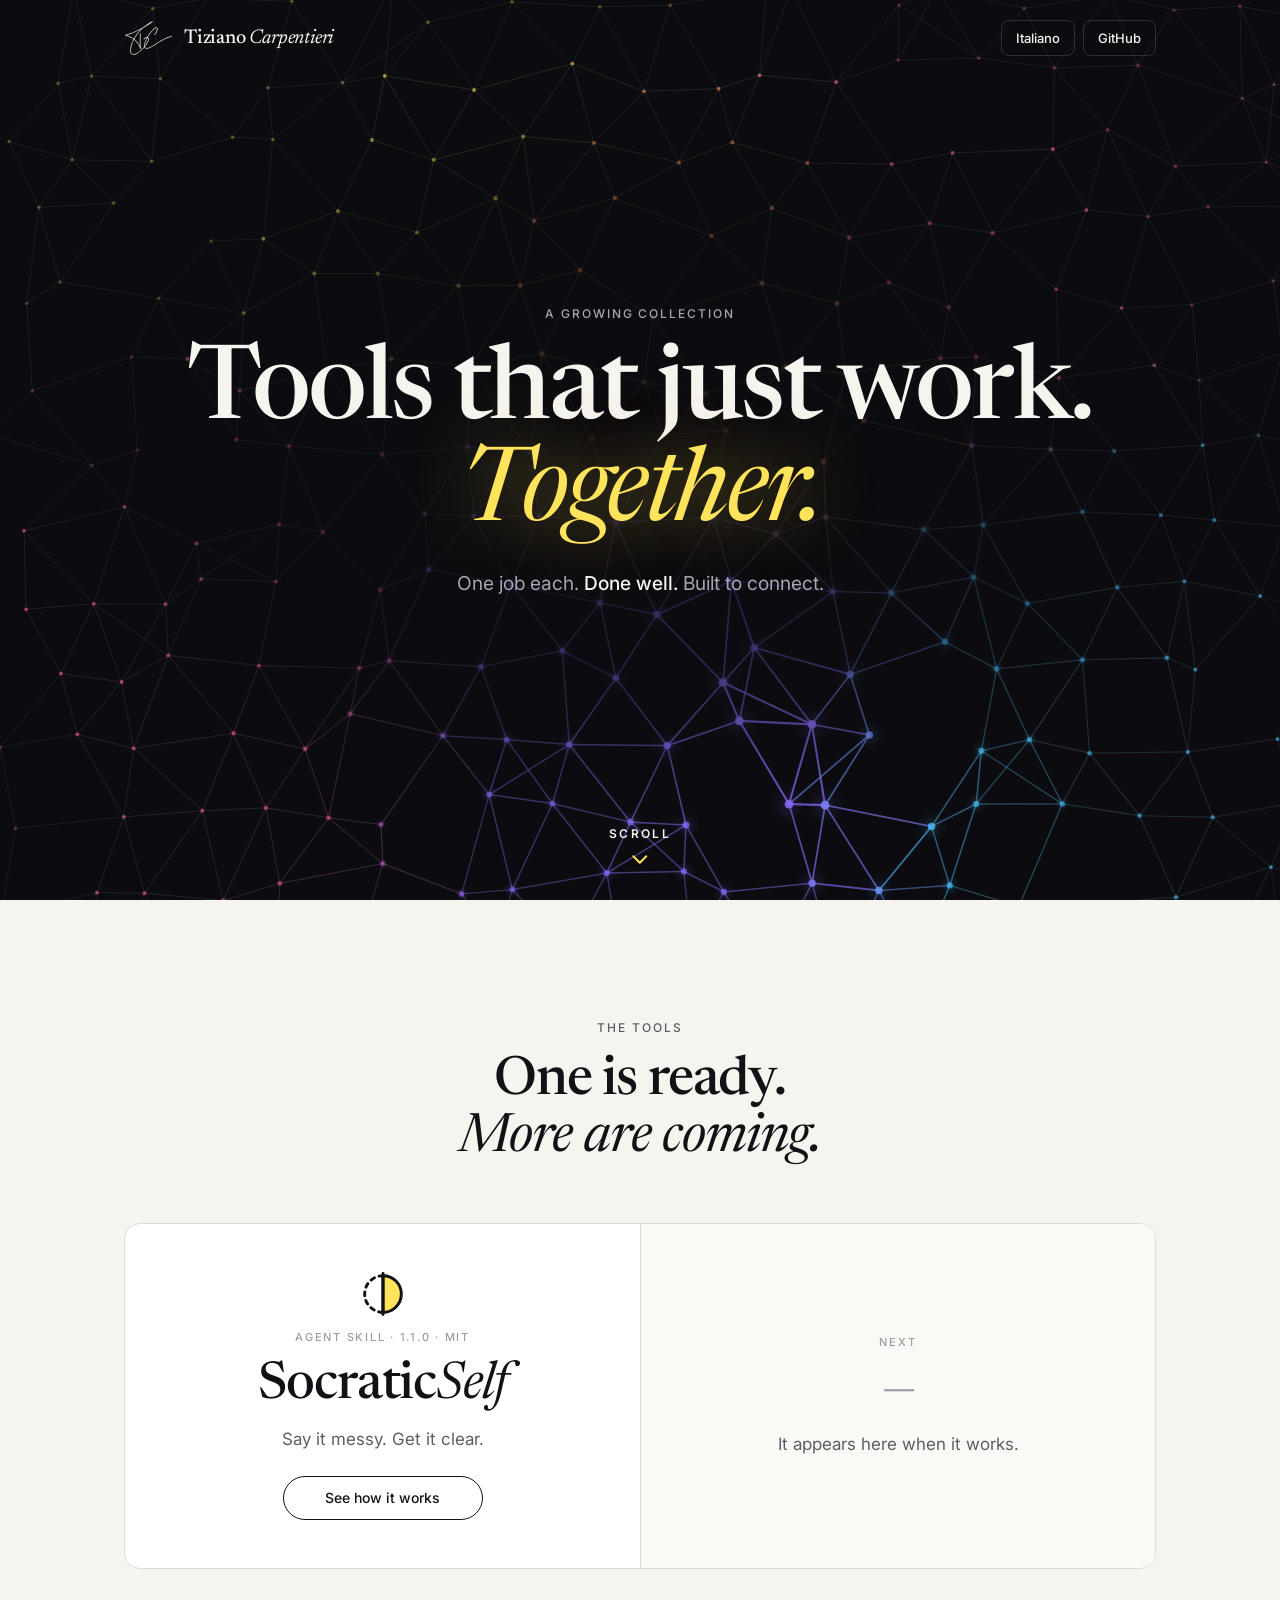
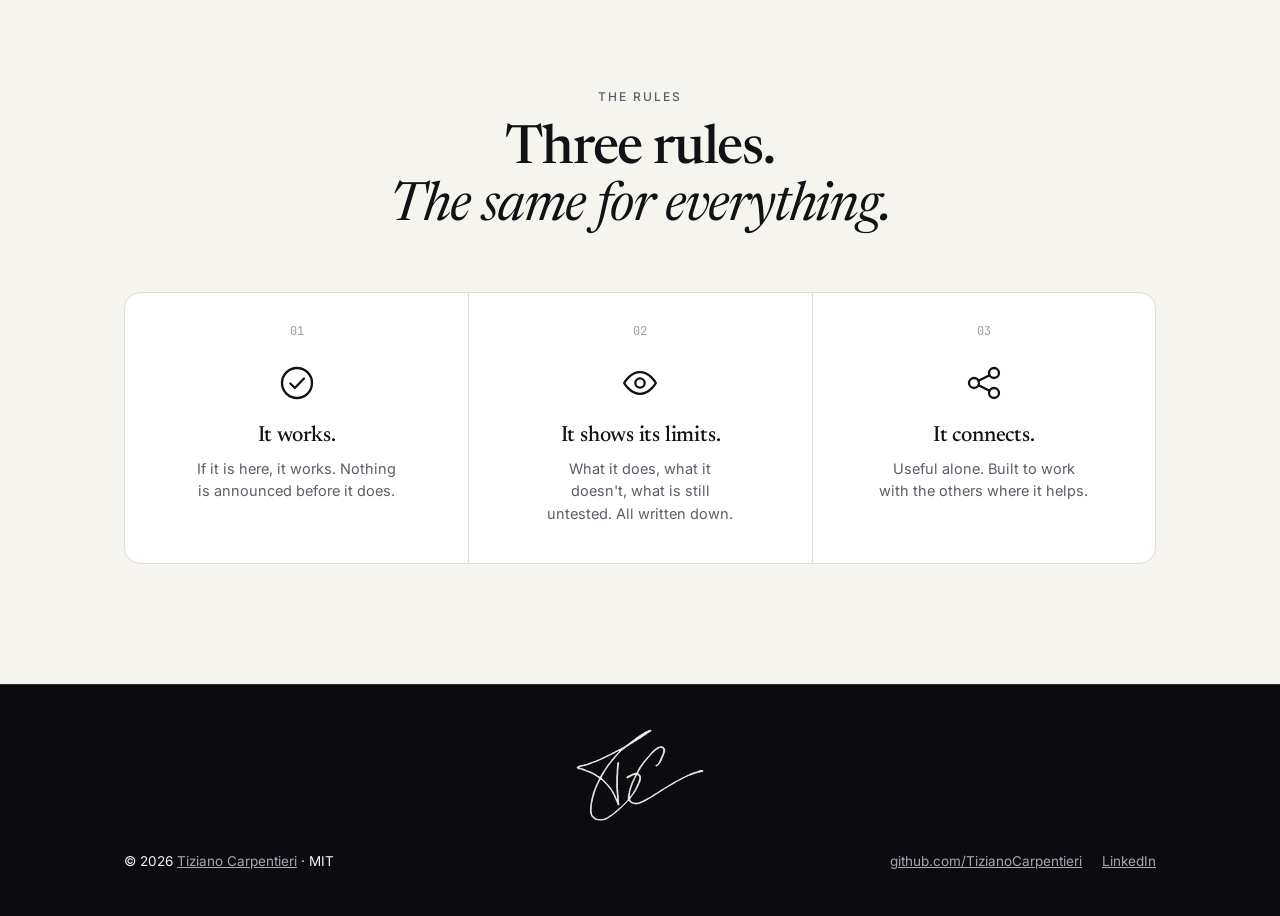
==== commit bfc22496: "Link Tiziano's LinkedIn profile from every page The footer now links his LinkedIn profile next to Gi" ====
--- a/index.html
+++ b/index.html
@@ -3,15 +3,15 @@
 <head>
 <meta charset="utf-8">
 <meta name="viewport" content="width=device-width, initial-scale=1">
-<title>Tiziano Carpentieri — tools that just work, one by one</title>
-<meta name="description" content="Things that just work, by Tiziano Carpentieri. Each does one job well and connects with the others only where it helps. First release: SocraticSelf, an open Agent Skill.">
+<title>Tiziano Carpentieri — tools that just work, together</title>
+<meta name="description" content="Things that just work, by Tiziano Carpentieri. Each does one job well and connects with the others where it helps. First release: SocraticSelf, an open Agent Skill.">
 <meta name="author" content="Tiziano Carpentieri">
 <link rel="canonical" href="https://tizianocarpentieri.github.io/">
 <link rel="alternate" hreflang="en" href="https://tizianocarpentieri.github.io/">
 <link rel="alternate" hreflang="it" href="https://tizianocarpentieri.github.io/it/">
 <link rel="alternate" hreflang="x-default" href="https://tizianocarpentieri.github.io/">
 <meta property="og:type" content="website">
-<meta property="og:title" content="Tools that just work. One by one.">
+<meta property="og:title" content="Tools that just work. Together.">
 <meta property="og:description" content="Things that just work, by Tiziano Carpentieri.">
 <meta property="og:url" content="https://tizianocarpentieri.github.io/">
 <meta property="og:image" content="https://tizianocarpentieri.github.io/assets/og-home.png">
@@ -24,73 +24,58 @@
 <link rel="preconnect" href="https://fonts.gstatic.com" crossorigin>
 <link href="https://fonts.googleapis.com/css2?family=Newsreader:ital,opsz,wght@0,6..72,400;0,6..72,500;1,6..72,400;1,6..72,500&family=Inter:wght@400;500;600&family=JetBrains+Mono:wght@400&display=swap" rel="stylesheet">
 <link rel="stylesheet" href="assets/site.css">
-
+<script type="application/ld+json">{"@context": "https://schema.org", "@type": "Person", "name": "Tiziano Carpentieri", "url": "https://tizianocarpentieri.github.io/", "sameAs": ["https://github.com/TizianoCarpentieri", "https://www.linkedin.com/in/tiziano-carpentieri-pmroma/"]}</script>
 </head>
 <body style="--signal:#ffe35a">
-<div class="page">
-<header class="hero">
-  <canvas class="scene" data-scene="network"></canvas>
+<header class="hero ink network">
+  <canvas class="scene" data-scene="network"></canvas><div class="veil"></div>
   <div class="wrap">
     <nav class="nav">
       <a class="brand home-brand" href="index.html"><span class="sigla" aria-hidden="true"></span><span>Tiziano <em>Carpentieri</em></span></a>
-      <div class="links"><a class="chip" href="it/index.html" hreflang="it">Italiano</a><a class="chip" href="https://github.com/TizianoCarpentieri">GitHub</a></div>
+      <div class="nav-links"><a class="chip" href="it/index.html" hreflang="it">Italiano</a><a class="chip" href="https://github.com/TizianoCarpentieri">GitHub</a></div>
     </nav>
-    <div class="hero-body">
-      <div class="bead axis-start"><span>A growing collection</span></div>
-      <h1 class="split h-split"><span class="l">Tools that just work.</span><span class="r">One by one.</span></h1>
-      <p class="mid lede"><span>One job each. <b>Done well.</b> Connected only where it helps.</span></p>
+    <div class="hero-copy">
+      <span class="eyebrow">A growing collection</span>
+      <h1><span class="l">Tools that just work.</span><span class="l"><em>Together.</em></span></h1>
+      <p class="lede">One job each. <b>Done well.</b> Built to connect.</p>
     </div>
   </div>
   <a class="cue" href="#main"><span>Scroll</span><svg viewBox="0 0 24 24" aria-hidden="true"><path d="M6 9.5l6 6 6-6"/></svg></a>
 </header>
 
 <main id="main">
-<section class="sec rise">
+<section class="band rise">
   <div class="wrap">
-    <div class="bead"><span><i></i>The tools</span></div>
-    <h2 class="split h-split"><span class="l">One is ready.</span><span class="r">More are coming.</span></h2>
-    <div class="stations">
-      <div class="station-d">
-        <a class="frame" href="socraticself/index.html" aria-label="SocraticSelf, see how it works"><canvas data-scene="flow"></canvas><span class="fl">What you say</span><span class="fr">What you meant</span></a>
-        <div class="split st-row">
-          <a class="knot" href="socraticself/index.html" aria-hidden="true" tabindex="-1"><svg viewBox="0 0 24 24" aria-hidden="true"><path d="M12 2a10 10 0 0 0 0 20" fill="none" stroke="currentColor" stroke-width="1.6" stroke-dasharray="2.2 2.6" stroke-linecap="round"/><path d="M12 2a10 10 0 0 1 0 20z" fill="#ffe35a" stroke="currentColor" stroke-width="1.6" stroke-linejoin="round"/><path d="M12 .8v22.4" stroke="currentColor" stroke-width="1.6" stroke-linecap="round"/></svg></a>
-          <div class="l st-kind"><span class="kind">Agent Skill</span><span class="small">Version 1.1.0, MIT license</span></div>
-          <div class="r st-main"><h3 class="st-name">Socratic<em>Self</em></h3><p>Say it messy. Get it clear.</p><a class="go" href="socraticself/index.html">See how it works</a></div>
-        </div>
-      </div>
-      <div class="split st-row next">
-        <span class="knot empty" aria-hidden="true"></span>
-        <div class="l st-kind"><span class="kind">Next</span></div>
-        <div class="r st-main"><p>It appears here when it works.</p></div>
-      </div>
+    <span class="eyebrow">The tools</span>
+    <h2><span class="l">One is ready.</span><span class="l"><em>More are coming.</em></span></h2>
+    <div class="cols c2">
+      <a class="tile" href="socraticself/index.html"><svg viewBox="0 0 24 24" aria-hidden="true"><path d="M12 2a10 10 0 0 0 0 20" fill="none" stroke="currentColor" stroke-width="1.6" stroke-dasharray="2.2 2.6" stroke-linecap="round"/><path d="M12 2a10 10 0 0 1 0 20z" fill="#ffe35a" stroke="currentColor" stroke-width="1.6" stroke-linejoin="round"/><path d="M12 .8v22.4" stroke="currentColor" stroke-width="1.6" stroke-linecap="round"/></svg><span class="kind">Agent Skill · 1.1.0 · MIT</span><h3>Socratic<em>Self</em></h3><p>Say it messy. Get it clear.</p><span class="go">See how it works</span></a>
+      <div class="tile soon"><span class="kind">Next</span><h3>—</h3><p>It appears here when it works.</p></div>
     </div>
   </div>
 </section>
 
-<section class="sec rise">
+<section class="band rise" style="padding-top:0">
   <div class="wrap">
-    <div class="bead"><span><i></i>The rules</span></div>
-    <h2 class="split h-split"><span class="l">Three rules.</span><span class="r">The same for everything.</span></h2>
-    <div class="rows">
-      <div class="split row"><span class="l">It works.</span><p class="r">If it is here, it works. Nothing is announced before it does.</p></div>
-      <div class="split row"><span class="l">It shows its limits.</span><p class="r">What it does, what it doesn't, what is still untested. All written down.</p></div>
-      <div class="split row"><span class="l">It stands alone.</span><p class="r">Useful on its own. Connects to the others only where it helps.</p></div>
+    <span class="eyebrow">The rules</span>
+    <h2><span class="l">Three rules.</span><span class="l"><em>The same for everything.</em></span></h2>
+    <div class="cols c3">
+      <div class="col"><svg class="ico" viewBox="0 0 24 24"><circle cx="12" cy="12" r="9"/><path d="M8 12.300l2.700 2.700L16.200 9.300"/></svg><h3>It works.</h3><p>If it is here, it works. Nothing is announced before it does.</p></div>
+      <div class="col"><svg class="ico" viewBox="0 0 24 24"><path d="M2.500 12s3.500-6.500 9.500-6.500 9.500 6.500 9.500 6.500-3.500 6.500-9.500 6.500S2.500 12 2.500 12z"/><circle cx="12" cy="12" r="2.800"/></svg><h3>It shows its limits.</h3><p>What it does, what it doesn't, what is still untested. All written down.</p></div>
+      <div class="col"><svg class="ico" viewBox="0 0 24 24"><circle cx="6" cy="12" r="3"/><circle cx="18" cy="6" r="3"/><circle cx="18" cy="18" r="3"/><path d="M8.700 10.700 15.300 7.300M8.700 13.300l6.600 3.400"/></svg><h3>It connects.</h3><p>Useful alone. Built to work with the others where it helps.</p></div>
     </div>
   </div>
 </section>
 </main>
-<footer>
+<footer class="ink">
   <div class="wrap">
-    <span class="end-dot" aria-hidden="true"></span>
     <span class="sigla sign" role="img" aria-label="Signature of Tiziano Carpentieri"></span>
     <div class="foot-row">
-      <span>© 2026 <a href="index.html">Tiziano Carpentieri</a>, MIT</span>
-      <a href="https://github.com/TizianoCarpentieri">github.com/TizianoCarpentieri</a>
+      <span>© 2026 <a href="index.html">Tiziano Carpentieri</a> · MIT</span>
+      <span class="foot-links"><a href="https://github.com/TizianoCarpentieri">github.com/TizianoCarpentieri</a><a href="https://www.linkedin.com/in/tiziano-carpentieri-pmroma/" rel="me">LinkedIn</a></span>
     </div>
   </div>
 </footer>
-<div class="axis" aria-hidden="true"><i></i></div>
-</div>
 <script src="assets/site.js"></script>
 </body>
 </html>
--- a/assets/site.css
+++ b/assets/site.css
@@ -1,280 +1,255 @@
-/* One line runs through every page, from the opening to the signature.
-   What comes in sits on its left, what comes out on its right: headings read across it, starting in italic in the colour of the raw swarm
-   and ending upright and clear. Things that sit on the line interrupt it. On a phone the line moves to the left edge. */
 :root{
-  --night:#0c0c10; --night-2:#15151c; --moon:#f5f4ef; --dust:#9b9aae; --raw:#aaa2d6; --signal:#ffe35a; --hair:rgba(255,255,255,.13);
-  --display:"Newsreader",Georgia,"Times New Roman",serif; --sans:"Inter",system-ui,-apple-system,"Segoe UI",sans-serif; --mono:"JetBrains Mono",ui-monospace,Menlo,monospace;
-  --gap:clamp(20px,3vw,44px); --axis:50%;
-  color-scheme:dark;
+  --ink:#0c0c10; --ink-2:#16161c; --paper:#f5f4ef; --card:#ffffff; --tint:#faf9f5;
+  --text:#121216; --muted:#5d5d68; --faint:#9c9ca6; --line:#dedcd3;
+  --text-inv:#f5f4ef; --muted-inv:#a6a6b5; --line-inv:rgba(255,255,255,.14);
+  --signal:#ffe35a;
+  --display:"Newsreader",Georgia,"Times New Roman",serif;
+  --sans:"Inter",system-ui,-apple-system,"Segoe UI",Roboto,sans-serif;
+  --mono:"JetBrains Mono",ui-monospace,SFMono-Regular,Menlo,Consolas,monospace;
 }
 *{box-sizing:border-box}
-html{-webkit-text-size-adjust:100%;scroll-behavior:smooth}
-body{margin:0;background:var(--night);color:var(--moon);font:400 16px/1.55 var(--sans);-webkit-font-smoothing:antialiased;overflow-x:hidden}
+html{scroll-behavior:smooth;-webkit-text-size-adjust:100%}
+body{margin:0;background:var(--paper);color:var(--text);font:400 16px/1.55 var(--sans);-webkit-font-smoothing:antialiased;overflow-x:hidden}
 a{color:inherit}
-h1,h2,h3,p{margin:0}
 h1,h2,h3{text-wrap:balance}
 p{text-wrap:pretty}
-:focus-visible{outline:2px solid var(--signal);outline-offset:3px;border-radius:6px}
-.wrap{max-width:1280px;margin:0 auto;padding:0 24px}
-.page{position:relative}
-
-/* the line: placed by script between the opening and the signature; it grows with the scroll, its box never changes */
-.axis{position:absolute;left:var(--axis);width:2px;margin-left:-1px;top:0;height:0;pointer-events:none;background:rgba(255,227,90,.12)}
-.axis i{position:absolute;inset:0;background:linear-gradient(var(--signal),rgba(255,227,90,.55));transform-origin:top;transform:scaleY(var(--p,1));box-shadow:0 0 14px rgba(255,227,90,.35)}
+.lede,.caption,.request p,.note{text-wrap:balance}
+.wrap{max-width:1080px;margin:0 auto;padding:0 24px}
+.ink{background:var(--ink);color:var(--text-inv)}
+.band{padding:120px 0;text-align:center}
 
 /* nav */
-.nav{position:relative;z-index:2;display:flex;align-items:center;justify-content:space-between;height:76px}
-.brand{display:inline-flex;align-items:center;gap:10px;font:500 20px/1 var(--display);text-decoration:none;white-space:nowrap}
+.nav{display:flex;align-items:center;justify-content:space-between;height:76px}
+.brand{display:inline-flex;align-items:center;gap:10px;font:500 20px/1 var(--display);letter-spacing:-.01em;text-decoration:none;white-space:nowrap}
 .brand svg{width:26px;height:26px;flex:none}
 .brand em{font-weight:400}
-.links{display:flex;gap:8px}
-.chip{display:inline-flex;align-items:center;justify-content:center;min-width:76px;height:36px;padding:0 14px;border:1px solid var(--hair);border-radius:999px;font:500 13px/1 var(--sans);text-decoration:none;white-space:nowrap;background:var(--night)}
-.chip:hover{border-color:rgba(255,255,255,.4)}
-
-/* the split: two columns that meet at the line */
-.split{position:relative;z-index:1;display:grid;grid-template-columns:minmax(0,1fr) minmax(0,1fr);column-gap:calc(2*var(--gap));align-items:start}
-.split>.l{text-align:right;justify-self:end}
-.split>.r{text-align:left;justify-self:start}
-.h-split>span{display:block}
-.h-split .l{font-style:italic;font-weight:400;color:var(--raw)}
-.h-split .r{color:var(--moon)}
-h1.h-split{font:500 clamp(36px,4.7vw,74px)/1.04 var(--display);letter-spacing:-.022em}
-h2.h-split{font:500 clamp(28px,3.3vw,50px)/1.08 var(--display);letter-spacing:-.02em}
-
-/* beads: things that sit on the line and interrupt it */
-.bead{position:relative;z-index:1;display:flex;justify-content:center}
-.bead>span{display:inline-flex;align-items:center;justify-content:center;flex-wrap:wrap;column-gap:6px;padding:7px 16px;border:1px solid var(--hair);border-radius:999px;background:var(--night);font:500 13px/1.3 var(--sans);color:var(--dust);white-space:nowrap}
-.bead i{width:7px;height:7px;margin-right:4px;border-radius:50%;background:var(--signal);box-shadow:0 0 10px var(--signal)}
-.bead .seg{white-space:nowrap}
-.mid{position:relative;z-index:1;text-align:center;margin:0 auto}
-.mid>span{display:inline-block;background:var(--night);padding:4px 14px;border-radius:8px;max-width:60ch}
-
-.lede{font-size:clamp(17px,1.45vw,20px);line-height:1.5;color:var(--dust)}
-.lede b{font-weight:500;color:var(--moon);white-space:nowrap}
-.lede-row .r{max-width:40ch}
-.caption{font-size:13px;color:#7d7c90;max-width:42ch}
+.nav-links{display:flex;gap:8px}
+.chip{display:inline-flex;align-items:center;justify-content:center;min-width:72px;height:36px;padding:0 14px;border:1px solid var(--line);border-radius:8px;font:500 13px/1 var(--sans);text-decoration:none;white-space:nowrap;transition:background .2s}
+.ink .chip{border-color:var(--line-inv)}
+.chip:hover{background:rgba(127,127,127,.14)}
+
+/* type */
+.eyebrow{display:block;font:500 12px/1.4 var(--sans);letter-spacing:.16em;text-transform:uppercase;color:var(--muted)}
+.ink .eyebrow{color:var(--muted-inv)}
+h1{font:500 clamp(38px,6.6vw,86px)/1.03 var(--display);letter-spacing:-.025em;margin:20px 0 0}
+h2{font:500 clamp(30px,4.4vw,54px)/1.06 var(--display);letter-spacing:-.022em;margin:16px 0 0}
+h1 .l,h2 .l{display:block}
+h1 em,h2 em{font-style:italic;font-weight:400}
+.ink h1 em,.ink h2 em{color:var(--signal)}
+.lede{font-size:clamp(17px,1.5vw,20px);line-height:1.5;color:var(--muted);margin:22px auto 0;max-width:50ch}
+.ink .lede{color:var(--muted-inv)}
+.lede b{font-weight:500;color:var(--text);white-space:nowrap}
+.ink .lede b{color:var(--text-inv)}
+.caption{font-size:13px;color:var(--faint);margin:20px auto 0;max-width:60ch}
+.ink .caption{color:#7c7c8e}
 
 /* buttons */
-.btn{display:inline-flex;align-items:center;justify-content:center;width:220px;height:50px;border-radius:999px;font:500 15px/1 var(--sans);white-space:nowrap;border:1px solid rgba(255,255,255,.4);background:var(--night);color:var(--moon);cursor:pointer;text-decoration:none;transition:background .2s,border-color .2s}
-.btn:hover{border-color:var(--moon)}
-.btn.solid{background:var(--signal);color:#111;border-color:var(--signal)}
-.btn.solid:hover{background:#fff0a0}
-
-/* opening */
-.hero{position:relative;overflow:hidden;min-height:100vh;min-height:100svh;display:flex;flex-direction:column}
-.hero canvas.scene{position:absolute;inset:0;width:100%;height:100%;display:block}
-.hero canvas.scene[data-scene="network"]{-webkit-mask-image:linear-gradient(#000 40%,transparent 96%);mask-image:linear-gradient(#000 40%,transparent 96%)}
-.hero>.wrap{position:relative;z-index:1;width:100%;flex:1;display:flex;flex-direction:column}
-.hero-body{flex:1;display:flex;flex-direction:column;justify-content:center;gap:28px;padding:24px 0 84px}
-.band-slot{height:clamp(150px,24vh,250px)}
-.under{font:500 13px/1 var(--sans);letter-spacing:.02em;white-space:nowrap}
-.under .l{color:var(--raw)}.under .r{color:var(--signal)}
-.actions{margin-top:6px}
-.cue{position:absolute;left:50%;bottom:20px;transform:translateX(-50%);z-index:2;display:flex;flex-direction:column;align-items:center;gap:6px;padding:8px 14px;background:var(--night);border-radius:999px;font:500 12.5px/1 var(--sans);color:var(--moon);text-decoration:none;white-space:nowrap;transition:opacity .6s}
-.cue svg{width:22px;height:22px;fill:none;stroke:var(--signal);stroke-width:1.8;stroke-linecap:round;stroke-linejoin:round;animation:nudge 1.8s ease-in-out infinite}
-@keyframes nudge{0%,100%{transform:translateY(-2px);opacity:.55}50%{transform:translateY(4px);opacity:1}}
-.js .cue{opacity:0}.js.ready .cue{opacity:1}.js.scrolled .cue{opacity:0;pointer-events:none}
-
-/* sections */
-.sec{position:relative;padding:120px 0 0}
-.sec>.wrap{display:flex;flex-direction:column;gap:40px}
-
-/* the film: how SocraticSelf is used, in five steps; the stage is centred on the line */
-.film{position:relative;z-index:1;width:100%;max-width:640px;margin:0 auto;display:flex;flex-direction:column;align-items:center;gap:18px}
-.film-stage{width:100%;aspect-ratio:1;border-radius:24px;border:1px solid var(--hair);background:var(--night);overflow:hidden}
-.film-stage svg{display:block;width:100%;height:100%}
-.film-bar{display:flex;flex-wrap:wrap;justify-content:center;align-items:center;gap:14px;max-width:100%;background:var(--night);padding:4px 10px;border-radius:999px}
-.film-steps{display:flex;gap:8px}
-.film-steps button{width:34px;height:34px;border-radius:50%;border:1px solid var(--hair);background:var(--night);color:var(--dust);font:500 13px/1 var(--sans);cursor:pointer;transition:background .3s,color .3s,border-color .3s}
-.film-steps button.on{background:var(--signal);border-color:var(--signal);color:#111}
-.film-play{width:112px;height:34px;border-radius:999px;border:1px solid var(--hair);background:var(--night);color:var(--moon);font:500 13px/1 var(--sans);cursor:pointer;white-space:nowrap}
-.film-cap{display:grid;width:100%}
-.film-cap p{grid-area:1/1;justify-self:center;max-width:36ch;padding:4px 12px;background:var(--night);text-align:center;font:400 clamp(19px,1.8vw,23px)/1.4 var(--display);color:var(--moon);opacity:0;transition:opacity .3s;text-wrap:balance}
-.film-cap p.on{opacity:1}
-.film-cap p:last-child{font-style:italic;color:var(--signal)}
-.still .film-play{display:none}
-.still .film-cap{display:flex;flex-direction:column;gap:10px;background:var(--night);padding:10px 16px;border-radius:12px}
-.still .film-cap p{opacity:1;justify-self:auto;text-align:left;max-width:none}
-
-/* precision: each step adds words to the prompt; at the end only the expert on the line stays lit */
-.prec{position:relative;z-index:1;display:flex;flex-direction:column;align-items:center;gap:30px;width:100%}
-.prompt{width:100%;max-width:820px;border:1px solid var(--hair);border-radius:16px;background:var(--night-2);padding:20px 24px;font:400 clamp(15px,1.5vw,19px)/1.6 var(--mono);color:#e6e6ec;text-align:left}
-.prompt .seg{visibility:hidden;color:var(--signal)}
-.prompt .seg.v{visibility:visible}
-.slider{display:grid;grid-template-columns:auto minmax(0,1fr) auto;align-items:center;gap:18px;width:100%;max-width:520px;padding:8px 16px;border-radius:999px;background:var(--night);font:500 14px/1 var(--sans)}
-.slider span{white-space:nowrap}
-.slider span:first-child{color:var(--raw)}.slider span:last-child{color:var(--signal)}
-.slider input{-webkit-appearance:none;appearance:none;width:100%;height:3px;border-radius:3px;background:linear-gradient(90deg,var(--raw),var(--signal));outline:none;margin:0;cursor:pointer}
-.slider input::-webkit-slider-thumb{-webkit-appearance:none;width:6px;height:40px;border-radius:3px;background:#fff6c8;box-shadow:0 0 18px var(--signal),0 0 4px var(--signal);cursor:grab}
-.slider input::-moz-range-thumb{width:6px;height:40px;border:0;border-radius:3px;background:#fff6c8;box-shadow:0 0 18px var(--signal);cursor:grab}
-.slider input:focus-visible{outline:2px solid var(--signal);outline-offset:12px}
-.orbs{display:grid;grid-template-columns:repeat(5,minmax(0,1fr));gap:10px;width:100%;max-width:820px}
-.orb{--a:0;--c:170,162,214;display:flex;flex-direction:column;align-items:center;gap:12px;font:500 14px/1.3 var(--sans);color:var(--dust);text-align:center;transition:color .6s}
-.orb i{display:block;width:clamp(40px,6.4vw,80px);aspect-ratio:1;border-radius:50%;border:1px solid var(--hair);background-color:var(--night);background-image:radial-gradient(circle,rgba(var(--c),var(--a)) 0,rgba(var(--c),calc(var(--a)*.35)) 45%,transparent 70%);box-shadow:0 0 calc(var(--a)*44px) rgba(var(--c),calc(var(--a)*.75));transition:background-image .6s,box-shadow .6s}
-.prec:not([data-level="0"]) .orb{--c:255,227,90}
-.orb.lit{color:var(--moon)}
-.orb span{background:var(--night);padding:2px 6px;border-radius:6px}
-.out{display:grid;font:500 clamp(20px,1.8vw,24px)/1 var(--display);background:var(--night);padding:6px 16px;border-radius:999px}
-.out span{grid-area:1/1;opacity:0;transition:opacity .5s;white-space:nowrap;text-align:center}
-.prec[data-level="0"] .o0,.prec[data-level="1"] .o1,.prec[data-level="2"] .o1,.prec[data-level="3"] .o3{opacity:1}
-.o0{color:var(--raw);font-style:italic}.o1{color:#e9e1a8}.o3{color:var(--signal)}
-
-/* press enter: what you typed on the left, the key on the line, what you get back on the right */
-.ask{position:relative;z-index:1;display:grid;grid-template-columns:minmax(0,1fr) 60px minmax(0,1fr);column-gap:var(--gap);align-items:start;width:100%}
-.field,.result{width:100%;max-width:480px;border:1px solid var(--hair);border-radius:20px;background:var(--night-2);padding:22px 24px;display:flex;flex-direction:column;gap:14px}
-.field{justify-self:end}
-.result{justify-self:start}
-.who{font:500 13px/1 var(--sans);white-space:nowrap}
-.field .who{color:var(--raw)}.result .who{color:var(--signal)}
-.enter{justify-self:center;margin-top:34px;width:60px;height:60px;border-radius:50%;border:1px solid rgba(255,227,90,.5);background:var(--night);color:var(--moon);font:500 24px/1 var(--sans);cursor:pointer;transition:background .3s,color .3s,box-shadow .3s}
-.enter.go{background:var(--signal);color:#111;box-shadow:0 0 26px rgba(255,227,90,.55)}
-.raw{font:400 clamp(15px,1.35vw,17px)/1.85 var(--mono);color:#c9c5e6}
-.ch{visibility:hidden}.ch.v{visibility:visible}
+.actions{display:flex;gap:12px;justify-content:center;flex-wrap:wrap;margin-top:34px}
+.btn{display:inline-flex;align-items:center;justify-content:center;width:220px;height:50px;border-radius:10px;font:500 15px/1 var(--sans);white-space:nowrap;border:1px solid currentColor;background:transparent;color:inherit;cursor:pointer;text-decoration:none;transition:background .2s,color .2s,border-color .2s}
+.btn:hover{background:rgba(127,127,127,.16)}
+.btn.solid{background:var(--text);color:var(--paper);border-color:var(--text)}
+.btn.solid:hover{background:#2e2e37}
+.ink .btn.solid{background:var(--signal);color:#111;border-color:var(--signal)}
+.ink .btn.solid:hover{background:#fff0a0}
+
+/* hero */
+.hero{position:relative;overflow:hidden;text-align:center;padding:0 0 96px}
+.hero::before{content:"";position:absolute;inset:0;pointer-events:none;background-image:radial-gradient(circle,rgba(255,255,255,.075) 1px,transparent 1.4px);background-size:26px 26px;
+  -webkit-mask-image:radial-gradient(70% 60% at 50% 60%,#000,transparent);mask-image:radial-gradient(70% 60% at 50% 60%,#000,transparent)}
+.hero>.wrap{position:relative}
+.hero-copy{padding-top:56px}
+
+/* figure: network */
+.figure{margin:60px auto 0;max-width:1000px}
+.promptbar{display:grid;align-items:center;justify-items:center;border:1px solid var(--line-inv);border-radius:12px;background:rgba(255,255,255,.04);padding:14px 18px;font:400 clamp(13px,1.45vw,16px)/1.6 var(--mono);color:#e9e8e2}
+.promptbar>span{grid-area:1/1;opacity:0;transition:opacity .5s}
+.figure[data-mode="vague"] .pv,.figure[data-mode="clear"] .pc{opacity:1}
+.tag{display:inline-block;font:600 10.5px/1 var(--sans);letter-spacing:.14em;text-transform:uppercase;padding:5px 9px;border-radius:6px;margin-right:10px;vertical-align:2px;background:rgba(255,255,255,.14);color:#d6d6e0}
+.pc .tag{background:var(--signal);color:#111}
+.net{display:block;width:100%;height:auto;margin-top:22px}
+.net .e{stroke:#fff;stroke-opacity:.06;stroke-width:1;fill:none;transition:stroke-opacity .7s,stroke .7s}
+.net .n{fill:#5b5b70;transition:fill .7s,opacity .7s}
+.net .lab,.net .io{paint-order:stroke;stroke:var(--ink);stroke-width:6px;stroke-linejoin:round;font:500 13px var(--sans);transition:fill .7s,opacity .7s}
+.net .lab{fill:#8d8d9e}
+.net .io{fill:#cfcfda}
+.net .n.in{fill:var(--text-inv)}
+.net .ring{fill:none;stroke:var(--signal);stroke-width:1.2;opacity:0;transform-box:fill-box;transform-origin:center}
+@keyframes dash{to{stroke-dashoffset:-28}}
+@keyframes flick{from{opacity:.2}to{opacity:.95}}
+@keyframes ringp{from{opacity:.9;transform:scale(1)}to{opacity:0;transform:scale(2.4)}}
+[data-mode="vague"] .net .e{stroke:#b9b9e6;stroke-opacity:.36;stroke-dasharray:2 10;animation:dash 3.2s linear infinite}
+[data-mode="vague"] .net .lab{fill:#c4c4d6}
+[data-mode="vague"] .net .n.cl{fill:#b9b9e6;animation:flick 1.2s ease-in-out infinite alternate;animation-delay:var(--dl)}
+[data-mode="vague"] .net .n.l,[data-mode="vague"] .net .n.out{fill:#77778f}
+[data-mode="clear"] .net .e{stroke-opacity:.035}
+[data-mode="clear"] .net .e.hot{stroke:var(--signal);stroke-opacity:.95;stroke-width:1.5;stroke-dasharray:6 8;animation:dash .8s linear infinite}
+[data-mode="clear"] .net .n.cl{opacity:.16}
+[data-mode="clear"] .net .n.hot{fill:var(--signal);opacity:1;filter:drop-shadow(0 0 7px rgba(255,227,90,.9))}
+[data-mode="clear"] .net .lab{opacity:.28}
+[data-mode="clear"] .net .lab.hot{opacity:1;fill:#fff;font-weight:600}
+[data-mode="clear"] .net .ring{animation:ringp 1.8s ease-out infinite}
+.io-v,.io-c{transition:opacity .5s}
+[data-mode="vague"] .net .io-c,[data-mode="clear"] .net .io-v{opacity:0}
+.switch{display:flex;gap:10px;justify-content:center;margin-top:22px}
+.sw{width:180px;height:44px;border-radius:10px;border:1px solid var(--line-inv);background:transparent;color:var(--text-inv);font:500 14px/1 var(--sans);white-space:nowrap;cursor:pointer;transition:background .25s,color .25s,border-color .25s}
+[data-mode="vague"] .sw[data-set="vague"]{background:var(--text-inv);color:#111;border-color:var(--text-inv)}
+[data-mode="clear"] .sw[data-set="clear"]{background:var(--signal);color:#111;border-color:var(--signal)}
+
+/* constellation (home) */
+.orbit{display:block;width:100%;height:auto;max-width:900px;margin:56px auto 0}
+.orbit .rail{stroke:var(--line-inv);stroke-width:1.2;stroke-dasharray:4 9;animation:dash 2.4s linear infinite}
+.orbit .slot{fill:none;stroke:#5b5b70;stroke-width:1.2;stroke-dasharray:3 5}
+.orbit .lit{fill:var(--signal);filter:drop-shadow(0 0 14px rgba(255,227,90,.7))}
+.orbit .ring{fill:none;stroke:var(--signal);stroke-width:1.2;transform-box:fill-box;transform-origin:center;animation:ringp 2.2s ease-out infinite}
+.orbit .glyph{stroke:#111;stroke-width:1.6;fill:none;stroke-linecap:round}
+
+/* demo window */
+.window{margin:56px auto 0;border:1px solid var(--line);border-radius:16px;background:var(--card);overflow:hidden;box-shadow:0 40px 90px -50px rgba(18,18,22,.45);text-align:left}
+.chrome{display:grid;grid-template-columns:1fr auto 1fr;align-items:center;height:44px;padding:0 16px;border-bottom:1px solid var(--line);background:var(--tint)}
+.chrome i{display:inline-block;width:10px;height:10px;border-radius:50%;background:var(--line);margin-right:6px}
+.chrome span{font:400 12px/1 var(--mono);color:var(--faint);white-space:nowrap}
+.split{display:grid;grid-template-columns:1fr 1px 1fr}
+.pane{min-width:0;padding:28px 34px 36px;display:flex;flex-direction:column}
+.pane.you{background:var(--tint)}
+.pane-h{font:500 11px/1 var(--sans);letter-spacing:.16em;text-transform:uppercase;color:var(--faint);padding-bottom:16px;margin-bottom:24px;border-bottom:1px solid var(--line);white-space:nowrap}
+.axis{position:relative;background:var(--line)}
+.axis::after{content:"→";position:absolute;left:50%;top:50%;width:34px;height:34px;margin:-17px;border-radius:50%;background:var(--card);border:1px solid var(--line);display:grid;place-items:center;font:500 15px/1 var(--sans)}
+.raw{font:400 clamp(15px,1.4vw,17px)/1.85 var(--mono);color:var(--muted);margin:auto 0}
+.ch{visibility:hidden}
+.ch.v{visibility:visible}
 .ch.cur{position:relative}
-.ch.cur::after{content:"";position:absolute;right:-3px;top:.15em;bottom:.15em;width:2px;background:var(--raw);animation:blink 1s steps(2) infinite}
+.ch.cur::after{content:"";position:absolute;right:-4px;top:.15em;bottom:.15em;width:2px;background:var(--text);animation:blink 1s steps(2) infinite}
 @keyframes blink{50%{opacity:0}}
-.clear{font:500 clamp(20px,1.8vw,25px)/1.32 var(--display);letter-spacing:-.01em}
-.clear mark{color:inherit;background:linear-gradient(var(--signal),var(--signal)) no-repeat 0 94%/0% 3px;transition:background-size .9s .2s}
-.result.on .clear mark{background-size:100% 3px}
+.clear{margin:auto 0}
+.clear>p{font:500 clamp(19px,1.95vw,25px)/1.32 var(--display);letter-spacing:-.012em;margin:0 0 18px}
+.clear mark{color:inherit;background:linear-gradient(var(--signal),var(--signal)) no-repeat 0 92%/0% 36%;transition:background-size .9s .25s}
+.clear .on mark{background-size:100% 36%}
 .files{display:flex;flex-wrap:wrap;gap:6px}
-.files code{font:400 12.5px/1 var(--mono);border:1px solid var(--hair);padding:7px 9px;border-radius:6px;white-space:nowrap;color:#dcdbe6}
-.notes{display:flex;flex-direction:column;gap:12px}
-.note{font-size:15px;line-height:1.5;color:var(--dust)}
-.note b{display:block;font:italic 500 14px/1.4 var(--display);color:var(--moon);margin-bottom:2px}
-.js .result .rv{opacity:0;transition:opacity .7s}.js .result.on .rv{opacity:1}
-
-/* the cycle, turning around the line */
-.cycle{position:relative;z-index:1;display:grid;grid-template-columns:minmax(0,1fr) min(360px,32vw) minmax(0,1fr);grid-template-rows:auto auto auto;column-gap:var(--gap);row-gap:20px;align-items:center;width:100%}
-.cycle .ring{grid-area:2/2;position:relative;width:100%;aspect-ratio:1}
-.ring svg{display:block;width:100%;height:100%;overflow:visible}
-.ring .track{fill:none;stroke:rgba(255,255,255,.16);stroke-width:1.2}
-.ring .pt{fill:var(--night);stroke:#6d6c80;stroke-width:1.5;transition:fill .4s,stroke .4s}
-.ring .pt.on{fill:var(--signal);stroke:var(--signal)}
-.ring .spark{fill:var(--signal);filter:drop-shadow(0 0 8px var(--signal))}
-.ring .core{position:absolute;left:50%;top:50%;width:76px;height:76px;margin:-38px;border-radius:50%;background:var(--night);border:1px solid rgba(255,227,90,.5);display:grid;place-items:center;box-shadow:0 0 30px rgba(255,227,90,.2);color:var(--moon)}
-.ring .core svg{width:34px;height:34px}
-.mv{display:flex;flex-direction:column;gap:6px;opacity:.42;transition:opacity .45s}
-.mv.on{opacity:1}
-.mv b{font:500 clamp(24px,2.3vw,32px)/1.1 var(--display);color:var(--moon)}
-.mv span{font-size:16px;color:#c9c8d6;max-width:26ch;text-wrap:balance}
-.m1{grid-area:1/2;align-items:center;text-align:center;background:var(--night);padding:6px 10px}
-.m3{grid-area:3/2;align-items:center;text-align:center;background:var(--night);padding:6px 10px}
-.m2{grid-area:2/3;align-items:flex-start;text-align:left}
-.m4{grid-area:2/1;align-items:flex-end;text-align:right}
-
-/* get it */
-.plate{position:relative;z-index:1;width:100%;max-width:760px;margin:0 auto;border:1px solid var(--hair);border-radius:18px;background:var(--night-2);padding:40px;text-align:center;display:flex;flex-direction:column;align-items:center;gap:16px}
-.plate p{font:400 clamp(19px,2vw,25px)/1.4 var(--display);letter-spacing:-.01em}
-.plate p b{font-weight:400;background:linear-gradient(transparent 62%,rgba(255,227,90,.36) 62%)}
-.url{display:block;width:fit-content;max-width:100%;font:400 clamp(12px,1.5vw,15px)/1.5 var(--mono);padding:8px 14px;border-radius:8px;background:rgba(255,255,255,.08);color:#e9e8e2}
-.plate .pair{display:flex;gap:12px;justify-content:center;flex-wrap:wrap;margin-top:12px}
-.cmd{position:relative;z-index:1;width:100%;max-width:760px;margin:0 auto;border:1px solid var(--hair);border-radius:12px;height:52px;padding:0 18px;display:flex;align-items:center;gap:12px;font:400 13.5px/1 var(--mono);white-space:nowrap;overflow-x:auto;color:#e9e8e2;background:var(--night);scrollbar-width:none}
+.files code{font:400 12.5px/1 var(--mono);background:var(--paper);border:1px solid var(--line);padding:7px 9px;border-radius:6px;white-space:nowrap}
+.note{font-size:15px;line-height:1.5;color:var(--muted);border-left:2px solid var(--text);padding-left:14px;margin-top:16px}
+.note b{display:block;font:600 11px/1.4 var(--sans);letter-spacing:.14em;text-transform:uppercase;color:var(--text);margin-bottom:3px}
+.js .rv{opacity:0;transition:opacity .7s}
+.js .rv.on{opacity:1}
+
+/* numbered columns */
+.cols{display:grid;margin-top:56px;border:1px solid var(--line);border-radius:16px;background:var(--card);overflow:hidden;counter-reset:m}
+.cols.c4{grid-template-columns:repeat(4,1fr)}
+.cols.c3{grid-template-columns:repeat(3,1fr)}
+.cols.c2{grid-template-columns:repeat(2,1fr)}
+.col{min-width:0;padding:32px 22px 38px;border-left:1px solid var(--line);counter-increment:m;transition:background .2s}
+.col:first-child{border-left:0}
+.col:hover{background:var(--tint)}
+.col::before{content:counter(m,decimal-leading-zero);display:block;font:400 12px/1 var(--mono);color:var(--faint);margin-bottom:26px}
+.ico{display:block;width:40px;height:40px;margin:0 auto 20px;stroke:currentColor;fill:none;stroke-width:1.4;stroke-linecap:round;stroke-linejoin:round}
+.col h3{font:500 22px/1.2 var(--display);letter-spacing:-.01em;margin:0 0 8px}
+.col p{margin:0 auto;color:var(--muted);font-size:14.5px;max-width:24ch;text-wrap:balance}
+.scan{animation:scan 2.4s ease-in-out infinite alternate}@keyframes scan{to{transform:translateY(8px)}}
+.spin{transform-origin:12px 12px;animation:spin 14s linear infinite}@keyframes spin{to{transform:rotate(360deg)}}
+
+/* tool tiles (home) */
+.tile{display:flex;flex-direction:column;align-items:center;justify-content:center;gap:14px;min-height:340px;padding:48px 28px;text-decoration:none;border-left:1px solid var(--line);transition:background .2s}
+.tile:first-child{border-left:0}
+a.tile:hover{background:var(--tint)}
+.tile svg{width:44px;height:44px}
+.tile .kind{font:500 11px/1.4 var(--sans);letter-spacing:.16em;text-transform:uppercase;color:var(--faint);white-space:nowrap}
+.tile h3{font:500 clamp(34px,4.4vw,52px)/1 var(--display);letter-spacing:-.02em;margin:0;white-space:nowrap}
+.tile h3 em{font-weight:400}
+.tile p{margin:0;color:var(--muted);font-size:17px;max-width:26ch;text-wrap:balance}
+.tile .go{display:inline-flex;align-items:center;justify-content:center;width:200px;height:44px;margin-top:10px;border:1px solid var(--text);border-radius:10px;font:500 14px/1 var(--sans);white-space:nowrap;transition:background .2s,color .2s}
+a.tile:hover .go{background:var(--text);color:var(--paper)}
+.tile.soon{background:var(--tint)}
+.tile.soon h3{color:var(--faint)}
+
+/* request */
+.request{max-width:780px;margin:48px auto 0;border:1px solid var(--line-inv);border-radius:16px;background:var(--ink-2);padding:44px 40px}
+.request p{font:400 clamp(19px,2.05vw,25px)/1.4 var(--display);letter-spacing:-.01em;margin:0}
+.request p b{font-weight:400;background:linear-gradient(transparent 62%,rgba(255,227,90,.36) 62%)}
+.request .url{display:block;width:fit-content;max-width:100%;margin:16px auto;font:400 clamp(12px,1.5vw,15px)/1.5 var(--mono);padding:8px 14px;border-radius:8px;background:rgba(255,255,255,.08);color:#e9e8e2}
+.cmd{max-width:780px;margin:16px auto 0;border:1px solid var(--line-inv);border-radius:12px;height:52px;padding:0 18px;display:flex;align-items:center;gap:12px;font:400 13.5px/1 var(--mono);white-space:nowrap;overflow-x:auto;color:#e9e8e2;scrollbar-width:none}
 .cmd::-webkit-scrollbar{display:none}
-.cmd span{color:#7c7c8e}.cmd code{font:inherit;margin:0 auto}
-
-/* rows: one per rule, with a station on the line */
-.rows{display:flex;flex-direction:column;gap:34px}
-.row{position:relative;align-items:baseline}
-.row::before{content:"";position:absolute;left:50%;top:.62em;width:11px;height:11px;margin-left:-5.5px;border-radius:50%;background:var(--night);border:1.5px solid rgba(255,227,90,.5);transition:background .5s,box-shadow .5s,border-color .5s;font-size:clamp(24px,2.4vw,34px)}
-.row.lit::before{background:var(--signal);border-color:var(--signal);box-shadow:0 0 12px var(--signal)}
-.row .l{font:400 clamp(24px,2.4vw,34px)/1.15 var(--display);font-style:italic;color:var(--raw);white-space:nowrap}
-.row .r{font-size:17px;line-height:1.5;color:#c9c8d6;max-width:36ch;padding-top:.35em}
-
-/* home: one station per creation. Its scene runs in a frame whose line continues the page's;
-   left, what kind of thing it is; right, its name and what it does. Nothing assumes it connects to the others. */
-.stations{display:flex;flex-direction:column;gap:72px;margin-top:24px}
-.station-d{display:flex;flex-direction:column;gap:34px}
-.frame{position:relative;z-index:1;display:block;width:100%;max-width:980px;margin:0 auto;aspect-ratio:16/8;border-radius:24px;overflow:hidden;border:1px solid var(--hair);background:var(--night)}
-.frame canvas{position:absolute;inset:0;width:100%;height:100%;display:block}
-.frame::after{content:"";position:absolute;left:50%;top:0;bottom:0;width:2px;margin-left:-1px;background:rgba(255,227,90,.3);pointer-events:none}
-.frame .fl,.frame .fr{position:absolute;bottom:16px;font:500 13px/1 var(--sans);white-space:nowrap}
-.frame .fl{right:calc(50% + 18px);color:var(--raw)}.frame .fr{left:calc(50% + 18px);color:var(--signal)}
-.st-row{position:relative;align-items:start}
-.knot{position:absolute;z-index:1;left:50%;top:0;transform:translateX(-50%);display:grid;place-items:center;width:64px;height:64px;border-radius:50%;background:var(--night);border:1px solid rgba(255,227,90,.6);box-shadow:0 0 30px rgba(255,227,90,.25);color:var(--moon)}
-.knot svg{width:30px;height:30px}
-.knot.empty{top:12px;width:40px;height:40px;border:1.5px dashed rgba(255,255,255,.3);box-shadow:none}
-.st-kind{display:flex;flex-direction:column;align-items:flex-end;gap:8px;padding-top:12px}
-.kind{font:400 clamp(24px,2.4vw,34px)/1.1 var(--display);font-style:italic;color:var(--raw);white-space:nowrap}
-.small{font-size:14px;color:var(--dust);white-space:nowrap}
-.st-main{display:flex;flex-direction:column;align-items:flex-start;gap:10px}
-.st-name{font:500 clamp(40px,4.4vw,62px)/1 var(--display);letter-spacing:-.02em;white-space:nowrap}
-.st-name em{font-weight:400}
-.st-main p{font-size:18px;color:#c9c8d6}
-.next .st-main{padding-top:14px}
-.next .kind{color:#77768c}
-.next .st-main p{color:var(--dust)}
-.go{font:500 15px/1 var(--sans);color:var(--moon);text-underline-offset:6px;text-decoration-color:var(--signal);text-decoration-thickness:2px;white-space:nowrap;margin-top:8px}
-.go:hover{color:var(--signal)}
-
-/* footer: the line ends where the signature begins */
-footer{position:relative;padding:120px 0 40px;font-size:13.5px;color:#8a8a9c}
-footer .wrap{display:flex;flex-direction:column;align-items:center;gap:40px}
+.cmd span{color:#7c7c8e}
+.cmd code{font:inherit;margin:0 auto}
+
+footer{border-top:1px solid var(--line-inv);padding:44px 0 44px;font-size:13.5px;color:#8a8a9c}
+footer .wrap{display:flex;flex-direction:column;align-items:center;gap:30px}
 .foot-row{width:100%;display:flex;justify-content:space-between;gap:12px 24px;flex-wrap:wrap}
-footer a{color:#b5b5c5;white-space:nowrap}
-.end-dot{position:relative;z-index:1;width:9px;height:9px;border-radius:50%;background:var(--signal);box-shadow:0 0 12px var(--signal);margin-bottom:-24px}
-
-/* signature: Tiziano's initials, one SVG used as a mask so it takes the colour of the text around it */
-.sigla{display:inline-block;flex:none;aspect-ratio:708/507;background:currentColor;-webkit-mask:url(sigla.svg) center/contain no-repeat;mask:url(sigla.svg) center/contain no-repeat}
-footer .sigla{position:relative;z-index:1;width:168px;color:var(--moon)}
-/* written left to right: a clip, so its box never changes */
-.js footer .sign{clip-path:inset(0 100% 0 0);transition:clip-path 1.8s cubic-bezier(.6,.05,.3,1) .2s}
-.js footer.in .sign{clip-path:inset(0 0 0 0)}
-.home-brand{gap:12px}.home-brand .sigla{width:46px}
+footer a{color:var(--muted-inv);white-space:nowrap}
+.foot-links{display:flex;flex-wrap:wrap;gap:12px 20px}
 
 .js .rise{opacity:0;transition:opacity .9s}
 .js .rise.in{opacity:1}
 
-@media (max-width:760px){
-  :root{--axis:20px}
-  .split{grid-template-columns:minmax(0,1fr);row-gap:10px}
-  .split>.l,.split>.r{text-align:left;justify-self:start}
-  .page main .wrap,.page footer .wrap{padding-left:44px}
-  .hero .split>.l,.hero .split>.r{text-align:center;justify-self:center}
-  .hero .under{display:flex;justify-content:space-between}
-  h1.h-split{font-size:clamp(32px,10.4vw,60px)}
-  .hero-body{gap:22px;padding-bottom:88px}
-  .hero .actions{display:flex;flex-direction:column-reverse;align-items:center;gap:12px}
+@media (max-width:860px){
+  .band{padding:80px 0}
+  .hero{padding-bottom:64px}
+  .hero-copy{padding-top:36px}
+  .figure{max-width:420px;margin-top:44px}
+  .net .lab,.net .io{font-size:12px}
+  .split{grid-template-columns:1fr}
+  .axis{height:1px}
+  .axis::after{content:"↓"}
+  .pane{padding:22px 20px 26px}
+  .raw,.clear{margin:0}
+  .cols.c4{grid-template-columns:1fr 1fr}
+  .cols.c4 .col:nth-child(odd){border-left:0}
+  .cols.c4 .col:nth-child(n+3){border-top:1px solid var(--line)}
+  .cols.c3,.cols.c2{grid-template-columns:1fr}
+  .cols.c3 .col,.cols.c2 .tile{border-left:0}
+  .cols.c3 .col+.col,.cols.c2 .tile+.tile{border-top:1px solid var(--line)}
+  .tile{min-height:0;padding:40px 20px}
+  .request{padding:30px 20px}
   .btn{width:100%;max-width:320px}
-  main .bead{justify-content:flex-start}
-  main .bead>span{margin-left:-44px}
-  .page main .mid{text-align:left;margin:0}.page main .mid>span{padding-left:0}
-  .sec{padding-top:84px}
-  .sec>.wrap{gap:28px}
-  .film-stage{border-radius:16px}.film-steps{gap:6px}.film-steps button{width:30px;height:30px}.film-play{width:96px}
-  .film-cap p{text-align:left;justify-self:start;padding-left:0}
-  .prompt{padding:16px}
-  .slider{gap:10px;padding:8px 0;font-size:13px}
-  .orbs{gap:4px}
-  .orb{font-size:11.5px;gap:8px}
-  .orb span{padding:0}
-  .out{padding-left:0}
-  .ask{grid-template-columns:minmax(0,1fr);row-gap:14px}
-  .field,.result{max-width:none;padding:18px}
-  .enter{justify-self:start;margin:0}
-  .cycle{grid-template-columns:minmax(0,1fr);row-gap:16px}
-  .cycle .ring{grid-area:auto;width:min(220px,64vw);margin:0 0 10px}
-  .ring .core{width:58px;height:58px;margin:-29px}
-  .ring .core svg{width:26px;height:26px}
-  .mv,.m1,.m2,.m3,.m4{grid-area:auto;align-items:flex-start;text-align:left;background:none;padding:0}
-  .plate{padding:28px 20px}
-  .row::before{left:-24px;margin-left:-5.5px}
-  .row .l{white-space:normal}
-  .frame{aspect-ratio:4/3;border-radius:18px}
-  .frame .fl{right:auto;left:12px}.frame .fr{left:auto;right:12px}
-  .knot{left:-24px}
-  .knot:not(.empty){width:44px;height:44px;top:-4px}
-  .knot:not(.empty) svg{width:22px;height:22px}
-  .st-kind{align-items:flex-start;padding-top:0;gap:4px;margin-bottom:8px}
-  .st-row{row-gap:8px}
-  .st-name{white-space:normal}
-  .stations{gap:56px}
-  footer .wrap{align-items:flex-start}
-  .end-dot{margin-left:-29px;margin-bottom:-20px}
+  .sw{width:50%;max-width:180px}
 }
-@media (max-width:560px){
-  .bead>span{border-radius:18px}
-  .bead .seg{flex-basis:100%;text-align:center}
-  .home-brand span:not(.sigla){position:absolute;width:1px;height:1px;overflow:hidden;clip-path:inset(50%);white-space:nowrap}.home-brand .sigla{width:52px}
+@media (max-width:520px){
+  .cols.c4{grid-template-columns:1fr}
+  .cols.c4 .col{border-left:0}
+  .cols.c4 .col+.col{border-top:1px solid var(--line)}
+  .col{padding:26px 20px 30px}
+  .pane-h{font-size:10px;letter-spacing:.08em;white-space:normal;line-height:1.5}
+  .col::before{margin-bottom:18px}
+  .col p{max-width:30ch}
 }
-@media (max-width:420px){.film-bar{border-radius:18px;row-gap:8px}}
-@media (prefers-reduced-motion:reduce){*{animation:none !important;transition:none !important}.js .cue{opacity:1}.js footer .sign{clip-path:none}.mv{opacity:1}}
+@media (prefers-reduced-motion:reduce){*{animation:none !important;transition:none !important}}
+
+/* ── hero scenes: a full-screen living canvas per project ── */
+.hero{min-height:100vh;min-height:100svh;display:flex;flex-direction:column;padding:0}
+.hero::before{display:none}
+.hero canvas.scene{position:absolute;inset:0;width:100%;height:100%;display:block}
+.hero .veil{position:absolute;inset:0;pointer-events:none;background:radial-gradient(50% 42% at 50% 50%,rgba(12,12,16,.94),rgba(12,12,16,.55) 60%,transparent)}
+.hero>.wrap{width:100%;flex:1;display:flex;flex-direction:column;min-height:680px}
+.hero-copy{flex:1;display:flex;flex-direction:column;align-items:center;justify-content:center;padding:24px 0 96px}
+.hero h1{font-size:clamp(42px,8vw,116px);line-height:1}
+.hero h1 em{text-shadow:0 0 70px color-mix(in srgb,var(--signal) 50%,transparent)}
+.hero.flow .veil{display:none}
+.hero.flow .hero-copy{padding-bottom:36vh}
+.flow-l,.flow-r{position:absolute;bottom:60px;transform:translateX(-50%);font:600 11px/1 var(--sans);letter-spacing:.2em;text-transform:uppercase;white-space:nowrap}
+.flow-l{left:25%;color:#b9a6ff}
+.flow-r{left:75%;color:var(--signal)}
+.hero:not(.flow) .flow-l,.hero:not(.flow) .flow-r{display:none}
+.btn,.sw,.tile .go{border-radius:999px}
+.why{border-top:1px solid var(--line-inv)}
+@media (max-width:860px){.hero-copy{padding-bottom:64px}.hero.flow .hero-copy{padding-bottom:34vh}.flow-l,.flow-r{font-size:9.5px;letter-spacing:.12em}}
+
+/* ── signature: Tiziano's initials, one SVG used as a mask so it takes the text colour ── */
+.sigla{display:inline-block;flex:none;aspect-ratio:708/507;background:currentColor;
+  -webkit-mask:url(sigla.svg) center/contain no-repeat;mask:url(sigla.svg) center/contain no-repeat}
+.home-brand{gap:12px}
+.home-brand .sigla{width:48px}
+footer .sigla{width:128px;color:var(--text-inv)}
+/* the footer signature is written left to right: a clip, so its box never changes */
+.js footer .sign{clip-path:inset(0 100% 0 0);transition:clip-path 1.6s cubic-bezier(.6,.05,.3,1) .2s}
+.js footer.in .sign{clip-path:inset(0 0 0 0)}
+
+/* ── scroll cue: tells the reader the page goes on; fades in, fades out once they scroll ── */
+.cue{position:absolute;left:50%;bottom:22px;transform:translateX(-50%);display:flex;flex-direction:column;align-items:center;gap:6px;
+  padding:6px 14px;font:600 12px/1 var(--sans);letter-spacing:.2em;text-transform:uppercase;color:var(--text-inv);text-decoration:none;white-space:nowrap;transition:opacity .6s}
+.cue svg{width:26px;height:26px;fill:none;stroke:var(--signal);stroke-width:1.8;stroke-linecap:round;stroke-linejoin:round;animation:nudge 1.8s ease-in-out infinite}
+@keyframes nudge{0%,100%{transform:translateY(-2px);opacity:.55}50%{transform:translateY(4px);opacity:1}}
+.cue:focus-visible{outline:1px solid var(--signal);outline-offset:2px;border-radius:8px}
+.js .cue{opacity:0}
+.js.ready .cue{opacity:1}
+.js.scrolled .cue{opacity:0;pointer-events:none}
+.eyebrow .seg{white-space:nowrap}
+@media (max-width:560px){.eyebrow .seg{display:block}.flow-l,.flow-r{bottom:96px}.home-brand span:not(.sigla){position:absolute;width:1px;height:1px;overflow:hidden;clip-path:inset(50%);white-space:nowrap}.home-brand .sigla{width:52px}}
+@media (prefers-reduced-motion:reduce){.js .cue{opacity:1}.js footer .sign{clip-path:none}}
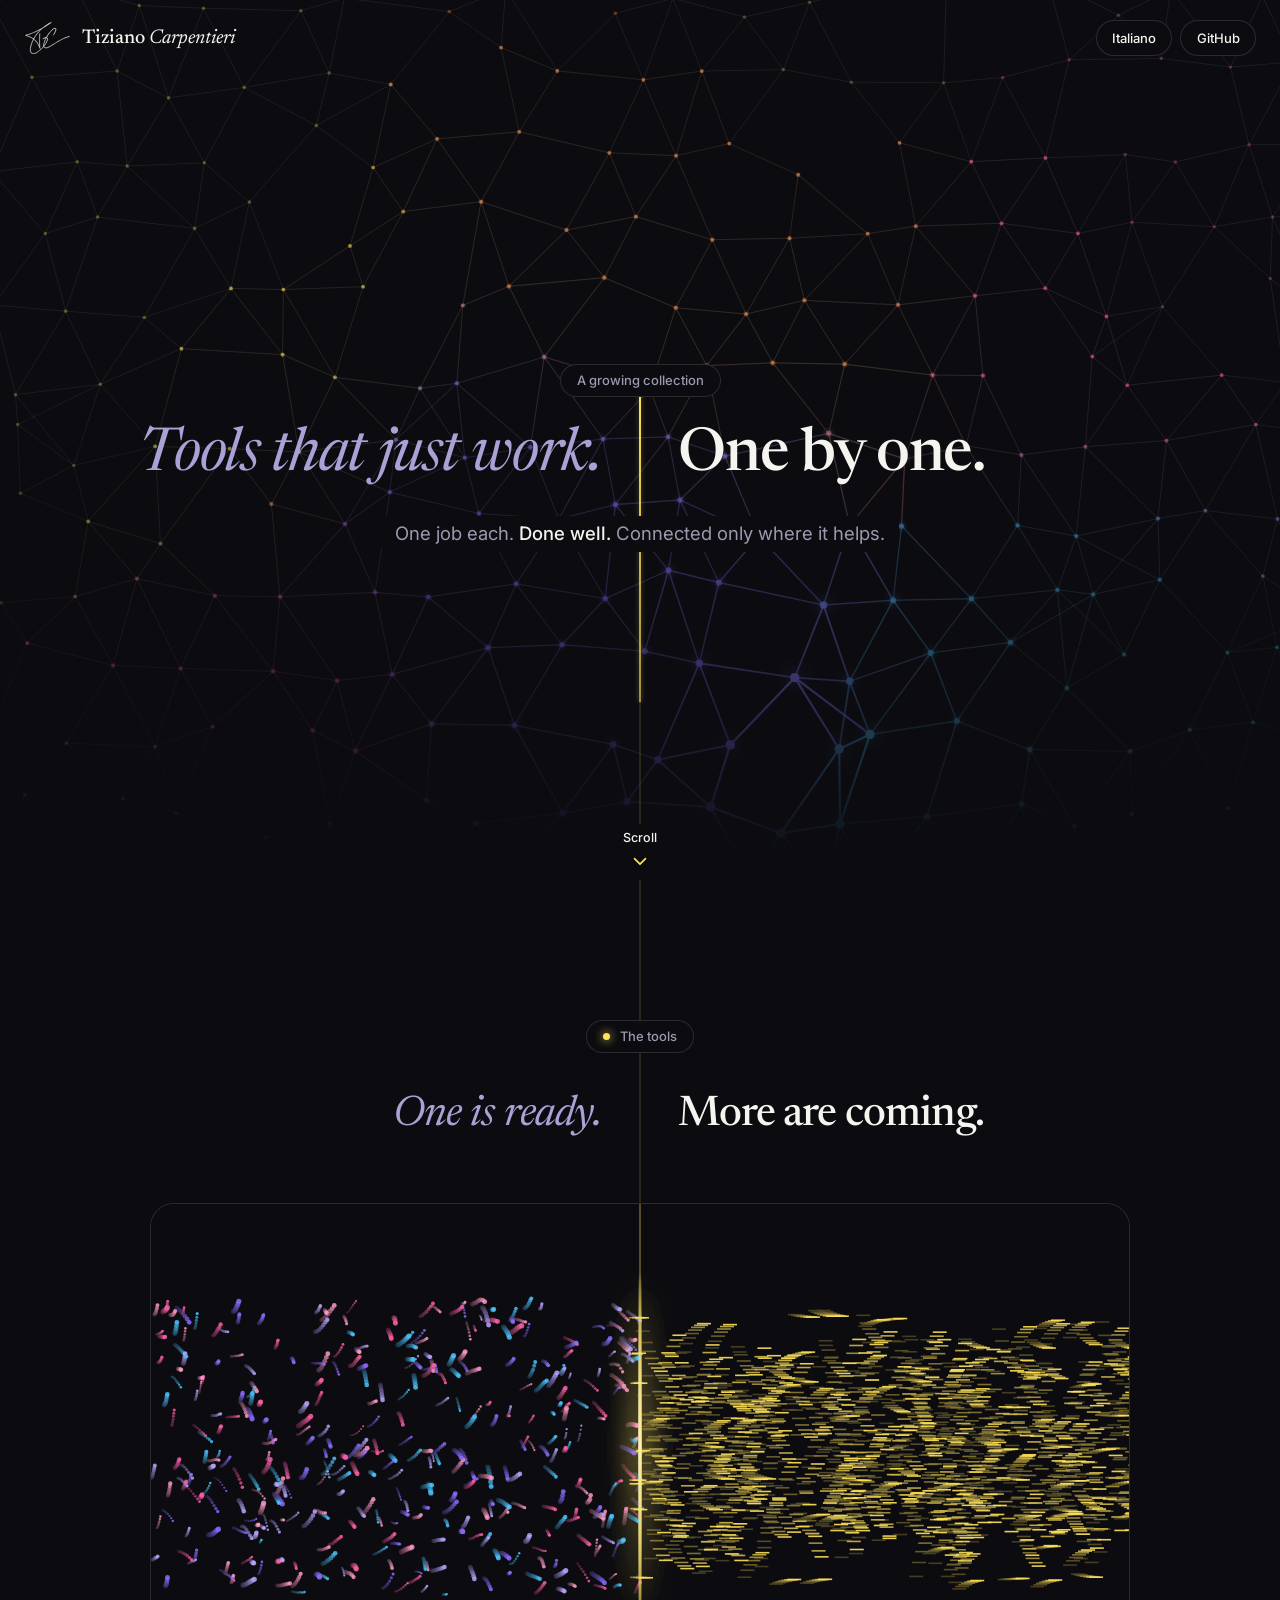
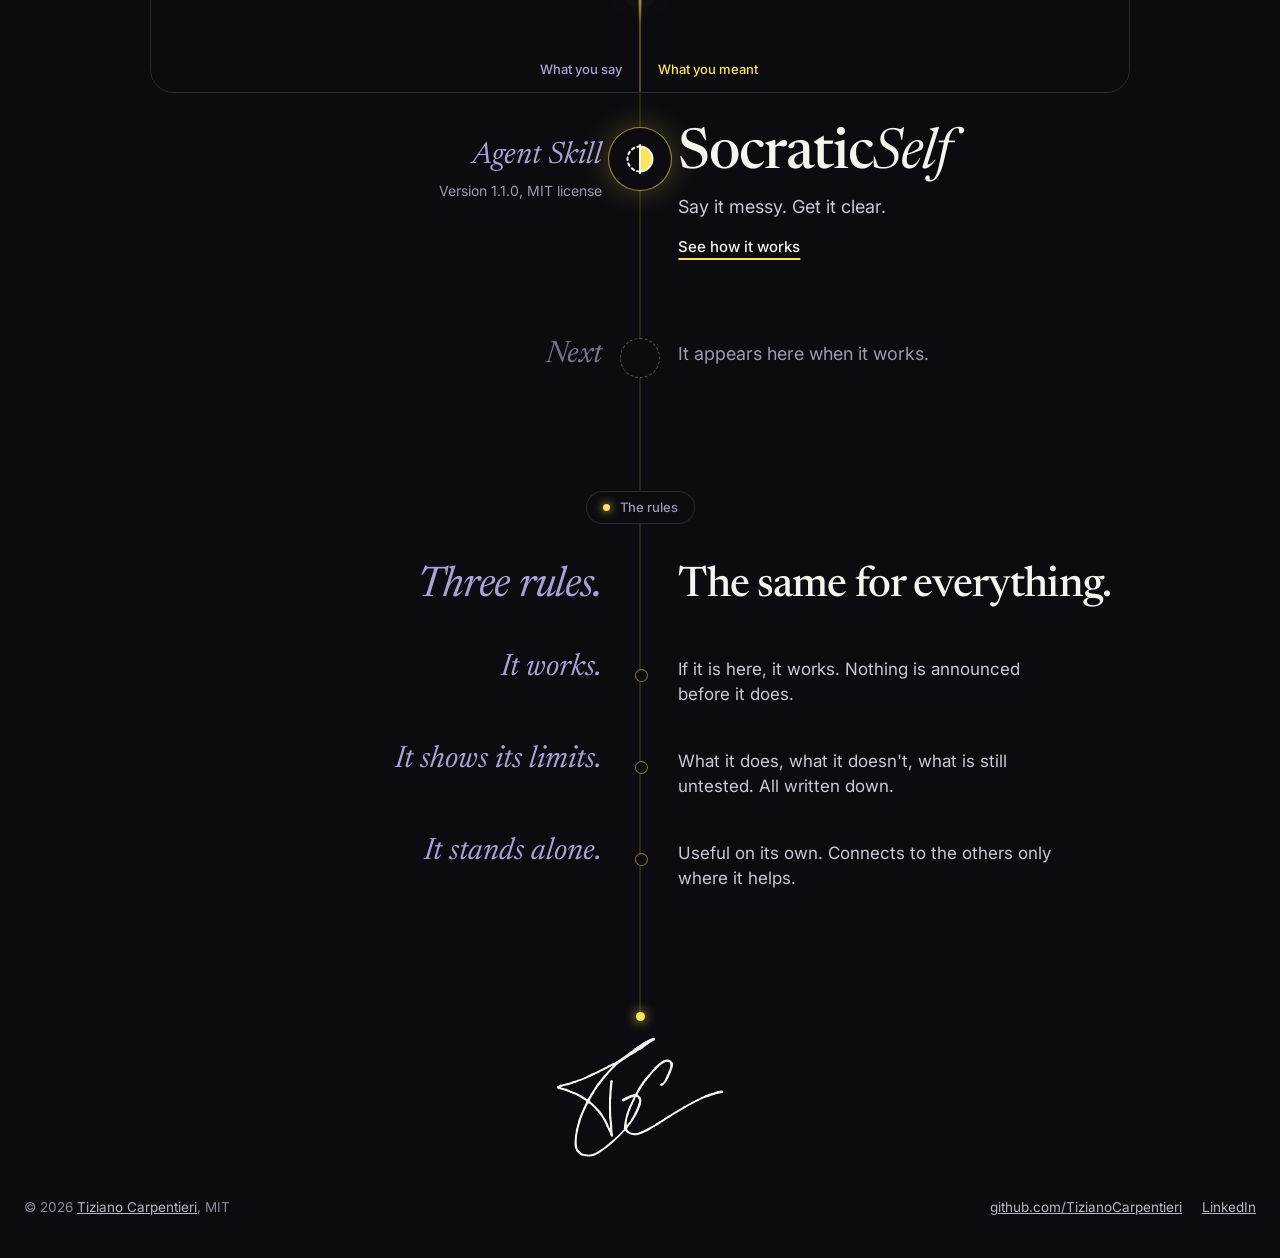
==== commit 244a0195: "Link Tiziano's LinkedIn profile from every page The footer now links his LinkedIn profile next to Gi" ====
--- a/index.html
+++ b/index.html
@@ -3,15 +3,15 @@
 <head>
 <meta charset="utf-8">
 <meta name="viewport" content="width=device-width, initial-scale=1">
-<title>Tiziano Carpentieri — tools that just work, together</title>
-<meta name="description" content="Things that just work, by Tiziano Carpentieri. Each does one job well and connects with the others where it helps. First release: SocraticSelf, an open Agent Skill.">
+<title>Tiziano Carpentieri — tools that just work, one by one</title>
+<meta name="description" content="Things that just work, by Tiziano Carpentieri. Each does one job well and connects with the others only where it helps. First release: SocraticSelf, an open Agent Skill.">
 <meta name="author" content="Tiziano Carpentieri">
 <link rel="canonical" href="https://tizianocarpentieri.github.io/">
 <link rel="alternate" hreflang="en" href="https://tizianocarpentieri.github.io/">
 <link rel="alternate" hreflang="it" href="https://tizianocarpentieri.github.io/it/">
 <link rel="alternate" hreflang="x-default" href="https://tizianocarpentieri.github.io/">
 <meta property="og:type" content="website">
-<meta property="og:title" content="Tools that just work. Together.">
+<meta property="og:title" content="Tools that just work. One by one.">
 <meta property="og:description" content="Things that just work, by Tiziano Carpentieri.">
 <meta property="og:url" content="https://tizianocarpentieri.github.io/">
 <meta property="og:image" content="https://tizianocarpentieri.github.io/assets/og-home.png">
@@ -27,55 +27,70 @@
 <script type="application/ld+json">{"@context": "https://schema.org", "@type": "Person", "name": "Tiziano Carpentieri", "url": "https://tizianocarpentieri.github.io/", "sameAs": ["https://github.com/TizianoCarpentieri", "https://www.linkedin.com/in/tiziano-carpentieri-pmroma/"]}</script>
 </head>
 <body style="--signal:#ffe35a">
-<header class="hero ink network">
-  <canvas class="scene" data-scene="network"></canvas><div class="veil"></div>
+<div class="page">
+<header class="hero">
+  <canvas class="scene" data-scene="network"></canvas>
   <div class="wrap">
     <nav class="nav">
       <a class="brand home-brand" href="index.html"><span class="sigla" aria-hidden="true"></span><span>Tiziano <em>Carpentieri</em></span></a>
-      <div class="nav-links"><a class="chip" href="it/index.html" hreflang="it">Italiano</a><a class="chip" href="https://github.com/TizianoCarpentieri">GitHub</a></div>
+      <div class="links"><a class="chip" href="it/index.html" hreflang="it">Italiano</a><a class="chip" href="https://github.com/TizianoCarpentieri">GitHub</a></div>
     </nav>
-    <div class="hero-copy">
-      <span class="eyebrow">A growing collection</span>
-      <h1><span class="l">Tools that just work.</span><span class="l"><em>Together.</em></span></h1>
-      <p class="lede">One job each. <b>Done well.</b> Built to connect.</p>
+    <div class="hero-body">
+      <div class="bead axis-start"><span>A growing collection</span></div>
+      <h1 class="split h-split"><span class="l">Tools that just work.</span><span class="r">One by one.</span></h1>
+      <p class="mid lede"><span>One job each. <b>Done well.</b> Connected only where it helps.</span></p>
     </div>
   </div>
   <a class="cue" href="#main"><span>Scroll</span><svg viewBox="0 0 24 24" aria-hidden="true"><path d="M6 9.5l6 6 6-6"/></svg></a>
 </header>
 
 <main id="main">
-<section class="band rise">
+<section class="sec rise">
   <div class="wrap">
-    <span class="eyebrow">The tools</span>
-    <h2><span class="l">One is ready.</span><span class="l"><em>More are coming.</em></span></h2>
-    <div class="cols c2">
-      <a class="tile" href="socraticself/index.html"><svg viewBox="0 0 24 24" aria-hidden="true"><path d="M12 2a10 10 0 0 0 0 20" fill="none" stroke="currentColor" stroke-width="1.6" stroke-dasharray="2.2 2.6" stroke-linecap="round"/><path d="M12 2a10 10 0 0 1 0 20z" fill="#ffe35a" stroke="currentColor" stroke-width="1.6" stroke-linejoin="round"/><path d="M12 .8v22.4" stroke="currentColor" stroke-width="1.6" stroke-linecap="round"/></svg><span class="kind">Agent Skill · 1.1.0 · MIT</span><h3>Socratic<em>Self</em></h3><p>Say it messy. Get it clear.</p><span class="go">See how it works</span></a>
-      <div class="tile soon"><span class="kind">Next</span><h3>—</h3><p>It appears here when it works.</p></div>
+    <div class="bead"><span><i></i>The tools</span></div>
+    <h2 class="split h-split"><span class="l">One is ready.</span><span class="r">More are coming.</span></h2>
+    <div class="stations">
+      <div class="station-d">
+        <a class="frame" href="socraticself/index.html" aria-label="SocraticSelf, see how it works"><canvas data-scene="flow"></canvas><span class="fl">What you say</span><span class="fr">What you meant</span></a>
+        <div class="split st-row">
+          <a class="knot" href="socraticself/index.html" aria-hidden="true" tabindex="-1"><svg viewBox="0 0 24 24" aria-hidden="true"><path d="M12 2a10 10 0 0 0 0 20" fill="none" stroke="currentColor" stroke-width="1.6" stroke-dasharray="2.2 2.6" stroke-linecap="round"/><path d="M12 2a10 10 0 0 1 0 20z" fill="#ffe35a" stroke="currentColor" stroke-width="1.6" stroke-linejoin="round"/><path d="M12 .8v22.4" stroke="currentColor" stroke-width="1.6" stroke-linecap="round"/></svg></a>
+          <div class="l st-kind"><span class="kind">Agent Skill</span><span class="small">Version 1.1.0, MIT license</span></div>
+          <div class="r st-main"><h3 class="st-name">Socratic<em>Self</em></h3><p>Say it messy. Get it clear.</p><a class="go" href="socraticself/index.html">See how it works</a></div>
+        </div>
+      </div>
+      <div class="split st-row next">
+        <span class="knot empty" aria-hidden="true"></span>
+        <div class="l st-kind"><span class="kind">Next</span></div>
+        <div class="r st-main"><p>It appears here when it works.</p></div>
+      </div>
     </div>
   </div>
 </section>
 
-<section class="band rise" style="padding-top:0">
+<section class="sec rise">
   <div class="wrap">
-    <span class="eyebrow">The rules</span>
-    <h2><span class="l">Three rules.</span><span class="l"><em>The same for everything.</em></span></h2>
-    <div class="cols c3">
-      <div class="col"><svg class="ico" viewBox="0 0 24 24"><circle cx="12" cy="12" r="9"/><path d="M8 12.300l2.700 2.700L16.200 9.300"/></svg><h3>It works.</h3><p>If it is here, it works. Nothing is announced before it does.</p></div>
-      <div class="col"><svg class="ico" viewBox="0 0 24 24"><path d="M2.500 12s3.500-6.500 9.500-6.500 9.500 6.500 9.500 6.500-3.500 6.500-9.500 6.500S2.500 12 2.500 12z"/><circle cx="12" cy="12" r="2.800"/></svg><h3>It shows its limits.</h3><p>What it does, what it doesn't, what is still untested. All written down.</p></div>
-      <div class="col"><svg class="ico" viewBox="0 0 24 24"><circle cx="6" cy="12" r="3"/><circle cx="18" cy="6" r="3"/><circle cx="18" cy="18" r="3"/><path d="M8.700 10.700 15.300 7.300M8.700 13.300l6.600 3.400"/></svg><h3>It connects.</h3><p>Useful alone. Built to work with the others where it helps.</p></div>
+    <div class="bead"><span><i></i>The rules</span></div>
+    <h2 class="split h-split"><span class="l">Three rules.</span><span class="r">The same for everything.</span></h2>
+    <div class="rows">
+      <div class="split row"><span class="l">It works.</span><p class="r">If it is here, it works. Nothing is announced before it does.</p></div>
+      <div class="split row"><span class="l">It shows its limits.</span><p class="r">What it does, what it doesn't, what is still untested. All written down.</p></div>
+      <div class="split row"><span class="l">It stands alone.</span><p class="r">Useful on its own. Connects to the others only where it helps.</p></div>
     </div>
   </div>
 </section>
 </main>
-<footer class="ink">
+<footer>
   <div class="wrap">
+    <span class="end-dot" aria-hidden="true"></span>
     <span class="sigla sign" role="img" aria-label="Signature of Tiziano Carpentieri"></span>
     <div class="foot-row">
-      <span>© 2026 <a href="index.html">Tiziano Carpentieri</a> · MIT</span>
+      <span>© 2026 <a href="index.html">Tiziano Carpentieri</a>, MIT</span>
       <span class="foot-links"><a href="https://github.com/TizianoCarpentieri">github.com/TizianoCarpentieri</a><a href="https://www.linkedin.com/in/tiziano-carpentieri-pmroma/" rel="me">LinkedIn</a></span>
     </div>
   </div>
 </footer>
+<div class="axis" aria-hidden="true"><i></i></div>
+</div>
 <script src="assets/site.js"></script>
 </body>
 </html>
--- a/assets/site.css
+++ b/assets/site.css
@@ -1,255 +1,281 @@
+/* One line runs through every page, from the opening to the signature.
+   What comes in sits on its left, what comes out on its right: headings read across it, starting in italic in the colour of the raw swarm
+   and ending upright and clear. Things that sit on the line interrupt it. On a phone the line moves to the left edge. */
 :root{
-  --ink:#0c0c10; --ink-2:#16161c; --paper:#f5f4ef; --card:#ffffff; --tint:#faf9f5;
-  --text:#121216; --muted:#5d5d68; --faint:#9c9ca6; --line:#dedcd3;
-  --text-inv:#f5f4ef; --muted-inv:#a6a6b5; --line-inv:rgba(255,255,255,.14);
-  --signal:#ffe35a;
-  --display:"Newsreader",Georgia,"Times New Roman",serif;
-  --sans:"Inter",system-ui,-apple-system,"Segoe UI",Roboto,sans-serif;
-  --mono:"JetBrains Mono",ui-monospace,SFMono-Regular,Menlo,Consolas,monospace;
+  --night:#0c0c10; --night-2:#15151c; --moon:#f5f4ef; --dust:#9b9aae; --raw:#aaa2d6; --signal:#ffe35a; --hair:rgba(255,255,255,.13);
+  --display:"Newsreader",Georgia,"Times New Roman",serif; --sans:"Inter",system-ui,-apple-system,"Segoe UI",sans-serif; --mono:"JetBrains Mono",ui-monospace,Menlo,monospace;
+  --gap:clamp(20px,3vw,44px); --axis:50%;
+  color-scheme:dark;
 }
 *{box-sizing:border-box}
-html{scroll-behavior:smooth;-webkit-text-size-adjust:100%}
-body{margin:0;background:var(--paper);color:var(--text);font:400 16px/1.55 var(--sans);-webkit-font-smoothing:antialiased;overflow-x:hidden}
+html{-webkit-text-size-adjust:100%;scroll-behavior:smooth}
+body{margin:0;background:var(--night);color:var(--moon);font:400 16px/1.55 var(--sans);-webkit-font-smoothing:antialiased;overflow-x:hidden}
 a{color:inherit}
+h1,h2,h3,p{margin:0}
 h1,h2,h3{text-wrap:balance}
 p{text-wrap:pretty}
-.lede,.caption,.request p,.note{text-wrap:balance}
-.wrap{max-width:1080px;margin:0 auto;padding:0 24px}
-.ink{background:var(--ink);color:var(--text-inv)}
-.band{padding:120px 0;text-align:center}
+:focus-visible{outline:2px solid var(--signal);outline-offset:3px;border-radius:6px}
+.wrap{max-width:1280px;margin:0 auto;padding:0 24px}
+.page{position:relative}
+
+/* the line: placed by script between the opening and the signature; it grows with the scroll, its box never changes */
+.axis{position:absolute;left:var(--axis);width:2px;margin-left:-1px;top:0;height:0;pointer-events:none;background:rgba(255,227,90,.12)}
+.axis i{position:absolute;inset:0;background:linear-gradient(var(--signal),rgba(255,227,90,.55));transform-origin:top;transform:scaleY(var(--p,1));box-shadow:0 0 14px rgba(255,227,90,.35)}
 
 /* nav */
-.nav{display:flex;align-items:center;justify-content:space-between;height:76px}
-.brand{display:inline-flex;align-items:center;gap:10px;font:500 20px/1 var(--display);letter-spacing:-.01em;text-decoration:none;white-space:nowrap}
+.nav{position:relative;z-index:2;display:flex;align-items:center;justify-content:space-between;height:76px}
+.brand{display:inline-flex;align-items:center;gap:10px;font:500 20px/1 var(--display);text-decoration:none;white-space:nowrap}
 .brand svg{width:26px;height:26px;flex:none}
 .brand em{font-weight:400}
-.nav-links{display:flex;gap:8px}
-.chip{display:inline-flex;align-items:center;justify-content:center;min-width:72px;height:36px;padding:0 14px;border:1px solid var(--line);border-radius:8px;font:500 13px/1 var(--sans);text-decoration:none;white-space:nowrap;transition:background .2s}
-.ink .chip{border-color:var(--line-inv)}
-.chip:hover{background:rgba(127,127,127,.14)}
-
-/* type */
-.eyebrow{display:block;font:500 12px/1.4 var(--sans);letter-spacing:.16em;text-transform:uppercase;color:var(--muted)}
-.ink .eyebrow{color:var(--muted-inv)}
-h1{font:500 clamp(38px,6.6vw,86px)/1.03 var(--display);letter-spacing:-.025em;margin:20px 0 0}
-h2{font:500 clamp(30px,4.4vw,54px)/1.06 var(--display);letter-spacing:-.022em;margin:16px 0 0}
-h1 .l,h2 .l{display:block}
-h1 em,h2 em{font-style:italic;font-weight:400}
-.ink h1 em,.ink h2 em{color:var(--signal)}
-.lede{font-size:clamp(17px,1.5vw,20px);line-height:1.5;color:var(--muted);margin:22px auto 0;max-width:50ch}
-.ink .lede{color:var(--muted-inv)}
-.lede b{font-weight:500;color:var(--text);white-space:nowrap}
-.ink .lede b{color:var(--text-inv)}
-.caption{font-size:13px;color:var(--faint);margin:20px auto 0;max-width:60ch}
-.ink .caption{color:#7c7c8e}
+.links{display:flex;gap:8px}
+.chip{display:inline-flex;align-items:center;justify-content:center;min-width:76px;height:36px;padding:0 14px;border:1px solid var(--hair);border-radius:999px;font:500 13px/1 var(--sans);text-decoration:none;white-space:nowrap;background:var(--night)}
+.chip:hover{border-color:rgba(255,255,255,.4)}
+
+/* the split: two columns that meet at the line */
+.split{position:relative;z-index:1;display:grid;grid-template-columns:minmax(0,1fr) minmax(0,1fr);column-gap:calc(2*var(--gap));align-items:start}
+.split>.l{text-align:right;justify-self:end}
+.split>.r{text-align:left;justify-self:start}
+.h-split>span{display:block}
+.h-split .l{font-style:italic;font-weight:400;color:var(--raw)}
+.h-split .r{color:var(--moon)}
+h1.h-split{font:500 clamp(36px,4.7vw,74px)/1.04 var(--display);letter-spacing:-.022em}
+h2.h-split{font:500 clamp(28px,3.3vw,50px)/1.08 var(--display);letter-spacing:-.02em}
+
+/* beads: things that sit on the line and interrupt it */
+.bead{position:relative;z-index:1;display:flex;justify-content:center}
+.bead>span{display:inline-flex;align-items:center;justify-content:center;flex-wrap:wrap;column-gap:6px;padding:7px 16px;border:1px solid var(--hair);border-radius:999px;background:var(--night);font:500 13px/1.3 var(--sans);color:var(--dust);white-space:nowrap}
+.bead i{width:7px;height:7px;margin-right:4px;border-radius:50%;background:var(--signal);box-shadow:0 0 10px var(--signal)}
+.bead .seg{white-space:nowrap}
+.mid{position:relative;z-index:1;text-align:center;margin:0 auto}
+.mid>span{display:inline-block;background:var(--night);padding:4px 14px;border-radius:8px;max-width:60ch}
+
+.lede{font-size:clamp(17px,1.45vw,20px);line-height:1.5;color:var(--dust)}
+.lede b{font-weight:500;color:var(--moon);white-space:nowrap}
+.lede-row .r{max-width:40ch}
+.caption{font-size:13px;color:#7d7c90;max-width:42ch}
 
 /* buttons */
-.actions{display:flex;gap:12px;justify-content:center;flex-wrap:wrap;margin-top:34px}
-.btn{display:inline-flex;align-items:center;justify-content:center;width:220px;height:50px;border-radius:10px;font:500 15px/1 var(--sans);white-space:nowrap;border:1px solid currentColor;background:transparent;color:inherit;cursor:pointer;text-decoration:none;transition:background .2s,color .2s,border-color .2s}
-.btn:hover{background:rgba(127,127,127,.16)}
-.btn.solid{background:var(--text);color:var(--paper);border-color:var(--text)}
-.btn.solid:hover{background:#2e2e37}
-.ink .btn.solid{background:var(--signal);color:#111;border-color:var(--signal)}
-.ink .btn.solid:hover{background:#fff0a0}
-
-/* hero */
-.hero{position:relative;overflow:hidden;text-align:center;padding:0 0 96px}
-.hero::before{content:"";position:absolute;inset:0;pointer-events:none;background-image:radial-gradient(circle,rgba(255,255,255,.075) 1px,transparent 1.4px);background-size:26px 26px;
-  -webkit-mask-image:radial-gradient(70% 60% at 50% 60%,#000,transparent);mask-image:radial-gradient(70% 60% at 50% 60%,#000,transparent)}
-.hero>.wrap{position:relative}
-.hero-copy{padding-top:56px}
-
-/* figure: network */
-.figure{margin:60px auto 0;max-width:1000px}
-.promptbar{display:grid;align-items:center;justify-items:center;border:1px solid var(--line-inv);border-radius:12px;background:rgba(255,255,255,.04);padding:14px 18px;font:400 clamp(13px,1.45vw,16px)/1.6 var(--mono);color:#e9e8e2}
-.promptbar>span{grid-area:1/1;opacity:0;transition:opacity .5s}
-.figure[data-mode="vague"] .pv,.figure[data-mode="clear"] .pc{opacity:1}
-.tag{display:inline-block;font:600 10.5px/1 var(--sans);letter-spacing:.14em;text-transform:uppercase;padding:5px 9px;border-radius:6px;margin-right:10px;vertical-align:2px;background:rgba(255,255,255,.14);color:#d6d6e0}
-.pc .tag{background:var(--signal);color:#111}
-.net{display:block;width:100%;height:auto;margin-top:22px}
-.net .e{stroke:#fff;stroke-opacity:.06;stroke-width:1;fill:none;transition:stroke-opacity .7s,stroke .7s}
-.net .n{fill:#5b5b70;transition:fill .7s,opacity .7s}
-.net .lab,.net .io{paint-order:stroke;stroke:var(--ink);stroke-width:6px;stroke-linejoin:round;font:500 13px var(--sans);transition:fill .7s,opacity .7s}
-.net .lab{fill:#8d8d9e}
-.net .io{fill:#cfcfda}
-.net .n.in{fill:var(--text-inv)}
-.net .ring{fill:none;stroke:var(--signal);stroke-width:1.2;opacity:0;transform-box:fill-box;transform-origin:center}
-@keyframes dash{to{stroke-dashoffset:-28}}
-@keyframes flick{from{opacity:.2}to{opacity:.95}}
-@keyframes ringp{from{opacity:.9;transform:scale(1)}to{opacity:0;transform:scale(2.4)}}
-[data-mode="vague"] .net .e{stroke:#b9b9e6;stroke-opacity:.36;stroke-dasharray:2 10;animation:dash 3.2s linear infinite}
-[data-mode="vague"] .net .lab{fill:#c4c4d6}
-[data-mode="vague"] .net .n.cl{fill:#b9b9e6;animation:flick 1.2s ease-in-out infinite alternate;animation-delay:var(--dl)}
-[data-mode="vague"] .net .n.l,[data-mode="vague"] .net .n.out{fill:#77778f}
-[data-mode="clear"] .net .e{stroke-opacity:.035}
-[data-mode="clear"] .net .e.hot{stroke:var(--signal);stroke-opacity:.95;stroke-width:1.5;stroke-dasharray:6 8;animation:dash .8s linear infinite}
-[data-mode="clear"] .net .n.cl{opacity:.16}
-[data-mode="clear"] .net .n.hot{fill:var(--signal);opacity:1;filter:drop-shadow(0 0 7px rgba(255,227,90,.9))}
-[data-mode="clear"] .net .lab{opacity:.28}
-[data-mode="clear"] .net .lab.hot{opacity:1;fill:#fff;font-weight:600}
-[data-mode="clear"] .net .ring{animation:ringp 1.8s ease-out infinite}
-.io-v,.io-c{transition:opacity .5s}
-[data-mode="vague"] .net .io-c,[data-mode="clear"] .net .io-v{opacity:0}
-.switch{display:flex;gap:10px;justify-content:center;margin-top:22px}
-.sw{width:180px;height:44px;border-radius:10px;border:1px solid var(--line-inv);background:transparent;color:var(--text-inv);font:500 14px/1 var(--sans);white-space:nowrap;cursor:pointer;transition:background .25s,color .25s,border-color .25s}
-[data-mode="vague"] .sw[data-set="vague"]{background:var(--text-inv);color:#111;border-color:var(--text-inv)}
-[data-mode="clear"] .sw[data-set="clear"]{background:var(--signal);color:#111;border-color:var(--signal)}
-
-/* constellation (home) */
-.orbit{display:block;width:100%;height:auto;max-width:900px;margin:56px auto 0}
-.orbit .rail{stroke:var(--line-inv);stroke-width:1.2;stroke-dasharray:4 9;animation:dash 2.4s linear infinite}
-.orbit .slot{fill:none;stroke:#5b5b70;stroke-width:1.2;stroke-dasharray:3 5}
-.orbit .lit{fill:var(--signal);filter:drop-shadow(0 0 14px rgba(255,227,90,.7))}
-.orbit .ring{fill:none;stroke:var(--signal);stroke-width:1.2;transform-box:fill-box;transform-origin:center;animation:ringp 2.2s ease-out infinite}
-.orbit .glyph{stroke:#111;stroke-width:1.6;fill:none;stroke-linecap:round}
-
-/* demo window */
-.window{margin:56px auto 0;border:1px solid var(--line);border-radius:16px;background:var(--card);overflow:hidden;box-shadow:0 40px 90px -50px rgba(18,18,22,.45);text-align:left}
-.chrome{display:grid;grid-template-columns:1fr auto 1fr;align-items:center;height:44px;padding:0 16px;border-bottom:1px solid var(--line);background:var(--tint)}
-.chrome i{display:inline-block;width:10px;height:10px;border-radius:50%;background:var(--line);margin-right:6px}
-.chrome span{font:400 12px/1 var(--mono);color:var(--faint);white-space:nowrap}
-.split{display:grid;grid-template-columns:1fr 1px 1fr}
-.pane{min-width:0;padding:28px 34px 36px;display:flex;flex-direction:column}
-.pane.you{background:var(--tint)}
-.pane-h{font:500 11px/1 var(--sans);letter-spacing:.16em;text-transform:uppercase;color:var(--faint);padding-bottom:16px;margin-bottom:24px;border-bottom:1px solid var(--line);white-space:nowrap}
-.axis{position:relative;background:var(--line)}
-.axis::after{content:"→";position:absolute;left:50%;top:50%;width:34px;height:34px;margin:-17px;border-radius:50%;background:var(--card);border:1px solid var(--line);display:grid;place-items:center;font:500 15px/1 var(--sans)}
-.raw{font:400 clamp(15px,1.4vw,17px)/1.85 var(--mono);color:var(--muted);margin:auto 0}
-.ch{visibility:hidden}
-.ch.v{visibility:visible}
+.btn{display:inline-flex;align-items:center;justify-content:center;width:220px;height:50px;border-radius:999px;font:500 15px/1 var(--sans);white-space:nowrap;border:1px solid rgba(255,255,255,.4);background:var(--night);color:var(--moon);cursor:pointer;text-decoration:none;transition:background .2s,border-color .2s}
+.btn:hover{border-color:var(--moon)}
+.btn.solid{background:var(--signal);color:#111;border-color:var(--signal)}
+.btn.solid:hover{background:#fff0a0}
+
+/* opening */
+.hero{position:relative;overflow:hidden;min-height:100vh;min-height:100svh;display:flex;flex-direction:column}
+.hero canvas.scene{position:absolute;inset:0;width:100%;height:100%;display:block}
+.hero canvas.scene[data-scene="network"]{-webkit-mask-image:linear-gradient(#000 40%,transparent 96%);mask-image:linear-gradient(#000 40%,transparent 96%)}
+.hero>.wrap{position:relative;z-index:1;width:100%;flex:1;display:flex;flex-direction:column}
+.hero-body{flex:1;display:flex;flex-direction:column;justify-content:center;gap:28px;padding:24px 0 84px}
+.band-slot{height:clamp(150px,24vh,250px)}
+.under{font:500 13px/1 var(--sans);letter-spacing:.02em;white-space:nowrap}
+.under .l{color:var(--raw)}.under .r{color:var(--signal)}
+.actions{margin-top:6px}
+.cue{position:absolute;left:50%;bottom:20px;transform:translateX(-50%);z-index:2;display:flex;flex-direction:column;align-items:center;gap:6px;padding:8px 14px;background:var(--night);border-radius:999px;font:500 12.5px/1 var(--sans);color:var(--moon);text-decoration:none;white-space:nowrap;transition:opacity .6s}
+.cue svg{width:22px;height:22px;fill:none;stroke:var(--signal);stroke-width:1.8;stroke-linecap:round;stroke-linejoin:round;animation:nudge 1.8s ease-in-out infinite}
+@keyframes nudge{0%,100%{transform:translateY(-2px);opacity:.55}50%{transform:translateY(4px);opacity:1}}
+.js .cue{opacity:0}.js.ready .cue{opacity:1}.js.scrolled .cue{opacity:0;pointer-events:none}
+
+/* sections */
+.sec{position:relative;padding:120px 0 0}
+.sec>.wrap{display:flex;flex-direction:column;gap:40px}
+
+/* the film: how SocraticSelf is used, in five steps; the stage is centred on the line */
+.film{position:relative;z-index:1;width:100%;max-width:640px;margin:0 auto;display:flex;flex-direction:column;align-items:center;gap:18px}
+.film-stage{width:100%;aspect-ratio:1;border-radius:24px;border:1px solid var(--hair);background:var(--night);overflow:hidden}
+.film-stage svg{display:block;width:100%;height:100%}
+.film-bar{display:flex;flex-wrap:wrap;justify-content:center;align-items:center;gap:14px;max-width:100%;background:var(--night);padding:4px 10px;border-radius:999px}
+.film-steps{display:flex;gap:8px}
+.film-steps button{width:34px;height:34px;border-radius:50%;border:1px solid var(--hair);background:var(--night);color:var(--dust);font:500 13px/1 var(--sans);cursor:pointer;transition:background .3s,color .3s,border-color .3s}
+.film-steps button.on{background:var(--signal);border-color:var(--signal);color:#111}
+.film-play{width:112px;height:34px;border-radius:999px;border:1px solid var(--hair);background:var(--night);color:var(--moon);font:500 13px/1 var(--sans);cursor:pointer;white-space:nowrap}
+.film-cap{display:grid;width:100%}
+.film-cap p{grid-area:1/1;justify-self:center;max-width:36ch;padding:4px 12px;background:var(--night);text-align:center;font:400 clamp(19px,1.8vw,23px)/1.4 var(--display);color:var(--moon);opacity:0;transition:opacity .3s;text-wrap:balance}
+.film-cap p.on{opacity:1}
+.film-cap p:last-child{font-style:italic;color:var(--signal)}
+.still .film-play{display:none}
+.still .film-cap{display:flex;flex-direction:column;gap:10px;background:var(--night);padding:10px 16px;border-radius:12px}
+.still .film-cap p{opacity:1;justify-self:auto;text-align:left;max-width:none}
+
+/* precision: each step adds words to the prompt; at the end only the expert on the line stays lit */
+.prec{position:relative;z-index:1;display:flex;flex-direction:column;align-items:center;gap:30px;width:100%}
+.prompt{width:100%;max-width:820px;border:1px solid var(--hair);border-radius:16px;background:var(--night-2);padding:20px 24px;font:400 clamp(15px,1.5vw,19px)/1.6 var(--mono);color:#e6e6ec;text-align:left}
+.prompt .seg{visibility:hidden;color:var(--signal)}
+.prompt .seg.v{visibility:visible}
+.slider{display:grid;grid-template-columns:auto minmax(0,1fr) auto;align-items:center;gap:18px;width:100%;max-width:520px;padding:8px 16px;border-radius:999px;background:var(--night);font:500 14px/1 var(--sans)}
+.slider span{white-space:nowrap}
+.slider span:first-child{color:var(--raw)}.slider span:last-child{color:var(--signal)}
+.slider input{-webkit-appearance:none;appearance:none;width:100%;height:3px;border-radius:3px;background:linear-gradient(90deg,var(--raw),var(--signal));outline:none;margin:0;cursor:pointer}
+.slider input::-webkit-slider-thumb{-webkit-appearance:none;width:6px;height:40px;border-radius:3px;background:#fff6c8;box-shadow:0 0 18px var(--signal),0 0 4px var(--signal);cursor:grab}
+.slider input::-moz-range-thumb{width:6px;height:40px;border:0;border-radius:3px;background:#fff6c8;box-shadow:0 0 18px var(--signal);cursor:grab}
+.slider input:focus-visible{outline:2px solid var(--signal);outline-offset:12px}
+.orbs{display:grid;grid-template-columns:repeat(5,minmax(0,1fr));gap:10px;width:100%;max-width:820px}
+.orb{--a:0;--c:170,162,214;display:flex;flex-direction:column;align-items:center;gap:12px;font:500 14px/1.3 var(--sans);color:var(--dust);text-align:center;transition:color .6s}
+.orb i{display:block;width:clamp(40px,6.4vw,80px);aspect-ratio:1;border-radius:50%;border:1px solid var(--hair);background-color:var(--night);background-image:radial-gradient(circle,rgba(var(--c),var(--a)) 0,rgba(var(--c),calc(var(--a)*.35)) 45%,transparent 70%);box-shadow:0 0 calc(var(--a)*44px) rgba(var(--c),calc(var(--a)*.75));transition:background-image .6s,box-shadow .6s}
+.prec:not([data-level="0"]) .orb{--c:255,227,90}
+.orb.lit{color:var(--moon)}
+.orb span{background:var(--night);padding:2px 6px;border-radius:6px}
+.out{display:grid;font:500 clamp(20px,1.8vw,24px)/1 var(--display);background:var(--night);padding:6px 16px;border-radius:999px}
+.out span{grid-area:1/1;opacity:0;transition:opacity .5s;white-space:nowrap;text-align:center}
+.prec[data-level="0"] .o0,.prec[data-level="1"] .o1,.prec[data-level="2"] .o1,.prec[data-level="3"] .o3{opacity:1}
+.o0{color:var(--raw);font-style:italic}.o1{color:#e9e1a8}.o3{color:var(--signal)}
+
+/* press enter: what you typed on the left, the key on the line, what you get back on the right */
+.ask{position:relative;z-index:1;display:grid;grid-template-columns:minmax(0,1fr) 60px minmax(0,1fr);column-gap:var(--gap);align-items:start;width:100%}
+.field,.result{width:100%;max-width:480px;border:1px solid var(--hair);border-radius:20px;background:var(--night-2);padding:22px 24px;display:flex;flex-direction:column;gap:14px}
+.field{justify-self:end}
+.result{justify-self:start}
+.who{font:500 13px/1 var(--sans);white-space:nowrap}
+.field .who{color:var(--raw)}.result .who{color:var(--signal)}
+.enter{justify-self:center;margin-top:34px;width:60px;height:60px;border-radius:50%;border:1px solid rgba(255,227,90,.5);background:var(--night);color:var(--moon);font:500 24px/1 var(--sans);cursor:pointer;transition:background .3s,color .3s,box-shadow .3s}
+.enter.go{background:var(--signal);color:#111;box-shadow:0 0 26px rgba(255,227,90,.55)}
+.raw{font:400 clamp(15px,1.35vw,17px)/1.85 var(--mono);color:#c9c5e6}
+.ch{visibility:hidden}.ch.v{visibility:visible}
 .ch.cur{position:relative}
-.ch.cur::after{content:"";position:absolute;right:-4px;top:.15em;bottom:.15em;width:2px;background:var(--text);animation:blink 1s steps(2) infinite}
+.ch.cur::after{content:"";position:absolute;right:-3px;top:.15em;bottom:.15em;width:2px;background:var(--raw);animation:blink 1s steps(2) infinite}
 @keyframes blink{50%{opacity:0}}
-.clear{margin:auto 0}
-.clear>p{font:500 clamp(19px,1.95vw,25px)/1.32 var(--display);letter-spacing:-.012em;margin:0 0 18px}
-.clear mark{color:inherit;background:linear-gradient(var(--signal),var(--signal)) no-repeat 0 92%/0% 36%;transition:background-size .9s .25s}
-.clear .on mark{background-size:100% 36%}
+.clear{font:500 clamp(20px,1.8vw,25px)/1.32 var(--display);letter-spacing:-.01em}
+.clear mark{color:inherit;background:linear-gradient(var(--signal),var(--signal)) no-repeat 0 94%/0% 3px;transition:background-size .9s .2s}
+.result.on .clear mark{background-size:100% 3px}
 .files{display:flex;flex-wrap:wrap;gap:6px}
-.files code{font:400 12.5px/1 var(--mono);background:var(--paper);border:1px solid var(--line);padding:7px 9px;border-radius:6px;white-space:nowrap}
-.note{font-size:15px;line-height:1.5;color:var(--muted);border-left:2px solid var(--text);padding-left:14px;margin-top:16px}
-.note b{display:block;font:600 11px/1.4 var(--sans);letter-spacing:.14em;text-transform:uppercase;color:var(--text);margin-bottom:3px}
-.js .rv{opacity:0;transition:opacity .7s}
-.js .rv.on{opacity:1}
-
-/* numbered columns */
-.cols{display:grid;margin-top:56px;border:1px solid var(--line);border-radius:16px;background:var(--card);overflow:hidden;counter-reset:m}
-.cols.c4{grid-template-columns:repeat(4,1fr)}
-.cols.c3{grid-template-columns:repeat(3,1fr)}
-.cols.c2{grid-template-columns:repeat(2,1fr)}
-.col{min-width:0;padding:32px 22px 38px;border-left:1px solid var(--line);counter-increment:m;transition:background .2s}
-.col:first-child{border-left:0}
-.col:hover{background:var(--tint)}
-.col::before{content:counter(m,decimal-leading-zero);display:block;font:400 12px/1 var(--mono);color:var(--faint);margin-bottom:26px}
-.ico{display:block;width:40px;height:40px;margin:0 auto 20px;stroke:currentColor;fill:none;stroke-width:1.4;stroke-linecap:round;stroke-linejoin:round}
-.col h3{font:500 22px/1.2 var(--display);letter-spacing:-.01em;margin:0 0 8px}
-.col p{margin:0 auto;color:var(--muted);font-size:14.5px;max-width:24ch;text-wrap:balance}
-.scan{animation:scan 2.4s ease-in-out infinite alternate}@keyframes scan{to{transform:translateY(8px)}}
-.spin{transform-origin:12px 12px;animation:spin 14s linear infinite}@keyframes spin{to{transform:rotate(360deg)}}
-
-/* tool tiles (home) */
-.tile{display:flex;flex-direction:column;align-items:center;justify-content:center;gap:14px;min-height:340px;padding:48px 28px;text-decoration:none;border-left:1px solid var(--line);transition:background .2s}
-.tile:first-child{border-left:0}
-a.tile:hover{background:var(--tint)}
-.tile svg{width:44px;height:44px}
-.tile .kind{font:500 11px/1.4 var(--sans);letter-spacing:.16em;text-transform:uppercase;color:var(--faint);white-space:nowrap}
-.tile h3{font:500 clamp(34px,4.4vw,52px)/1 var(--display);letter-spacing:-.02em;margin:0;white-space:nowrap}
-.tile h3 em{font-weight:400}
-.tile p{margin:0;color:var(--muted);font-size:17px;max-width:26ch;text-wrap:balance}
-.tile .go{display:inline-flex;align-items:center;justify-content:center;width:200px;height:44px;margin-top:10px;border:1px solid var(--text);border-radius:10px;font:500 14px/1 var(--sans);white-space:nowrap;transition:background .2s,color .2s}
-a.tile:hover .go{background:var(--text);color:var(--paper)}
-.tile.soon{background:var(--tint)}
-.tile.soon h3{color:var(--faint)}
-
-/* request */
-.request{max-width:780px;margin:48px auto 0;border:1px solid var(--line-inv);border-radius:16px;background:var(--ink-2);padding:44px 40px}
-.request p{font:400 clamp(19px,2.05vw,25px)/1.4 var(--display);letter-spacing:-.01em;margin:0}
-.request p b{font-weight:400;background:linear-gradient(transparent 62%,rgba(255,227,90,.36) 62%)}
-.request .url{display:block;width:fit-content;max-width:100%;margin:16px auto;font:400 clamp(12px,1.5vw,15px)/1.5 var(--mono);padding:8px 14px;border-radius:8px;background:rgba(255,255,255,.08);color:#e9e8e2}
-.cmd{max-width:780px;margin:16px auto 0;border:1px solid var(--line-inv);border-radius:12px;height:52px;padding:0 18px;display:flex;align-items:center;gap:12px;font:400 13.5px/1 var(--mono);white-space:nowrap;overflow-x:auto;color:#e9e8e2;scrollbar-width:none}
+.files code{font:400 12.5px/1 var(--mono);border:1px solid var(--hair);padding:7px 9px;border-radius:6px;white-space:nowrap;color:#dcdbe6}
+.notes{display:flex;flex-direction:column;gap:12px}
+.note{font-size:15px;line-height:1.5;color:var(--dust)}
+.note b{display:block;font:italic 500 14px/1.4 var(--display);color:var(--moon);margin-bottom:2px}
+.js .result .rv{opacity:0;transition:opacity .7s}.js .result.on .rv{opacity:1}
+
+/* the cycle, turning around the line */
+.cycle{position:relative;z-index:1;display:grid;grid-template-columns:minmax(0,1fr) min(360px,32vw) minmax(0,1fr);grid-template-rows:auto auto auto;column-gap:var(--gap);row-gap:20px;align-items:center;width:100%}
+.cycle .ring{grid-area:2/2;position:relative;width:100%;aspect-ratio:1}
+.ring svg{display:block;width:100%;height:100%;overflow:visible}
+.ring .track{fill:none;stroke:rgba(255,255,255,.16);stroke-width:1.2}
+.ring .pt{fill:var(--night);stroke:#6d6c80;stroke-width:1.5;transition:fill .4s,stroke .4s}
+.ring .pt.on{fill:var(--signal);stroke:var(--signal)}
+.ring .spark{fill:var(--signal);filter:drop-shadow(0 0 8px var(--signal))}
+.ring .core{position:absolute;left:50%;top:50%;width:76px;height:76px;margin:-38px;border-radius:50%;background:var(--night);border:1px solid rgba(255,227,90,.5);display:grid;place-items:center;box-shadow:0 0 30px rgba(255,227,90,.2);color:var(--moon)}
+.ring .core svg{width:34px;height:34px}
+.mv{display:flex;flex-direction:column;gap:6px;opacity:.42;transition:opacity .45s}
+.mv.on{opacity:1}
+.mv b{font:500 clamp(24px,2.3vw,32px)/1.1 var(--display);color:var(--moon)}
+.mv span{font-size:16px;color:#c9c8d6;max-width:26ch;text-wrap:balance}
+.m1{grid-area:1/2;align-items:center;text-align:center;background:var(--night);padding:6px 10px}
+.m3{grid-area:3/2;align-items:center;text-align:center;background:var(--night);padding:6px 10px}
+.m2{grid-area:2/3;align-items:flex-start;text-align:left}
+.m4{grid-area:2/1;align-items:flex-end;text-align:right}
+
+/* get it */
+.plate{position:relative;z-index:1;width:100%;max-width:760px;margin:0 auto;border:1px solid var(--hair);border-radius:18px;background:var(--night-2);padding:40px;text-align:center;display:flex;flex-direction:column;align-items:center;gap:16px}
+.plate p{font:400 clamp(19px,2vw,25px)/1.4 var(--display);letter-spacing:-.01em}
+.plate p b{font-weight:400;background:linear-gradient(transparent 62%,rgba(255,227,90,.36) 62%)}
+.url{display:block;width:fit-content;max-width:100%;font:400 clamp(12px,1.5vw,15px)/1.5 var(--mono);padding:8px 14px;border-radius:8px;background:rgba(255,255,255,.08);color:#e9e8e2}
+.plate .pair{display:flex;gap:12px;justify-content:center;flex-wrap:wrap;margin-top:12px}
+.cmd{position:relative;z-index:1;width:100%;max-width:760px;margin:0 auto;border:1px solid var(--hair);border-radius:12px;height:52px;padding:0 18px;display:flex;align-items:center;gap:12px;font:400 13.5px/1 var(--mono);white-space:nowrap;overflow-x:auto;color:#e9e8e2;background:var(--night);scrollbar-width:none}
 .cmd::-webkit-scrollbar{display:none}
-.cmd span{color:#7c7c8e}
-.cmd code{font:inherit;margin:0 auto}
-
-footer{border-top:1px solid var(--line-inv);padding:44px 0 44px;font-size:13.5px;color:#8a8a9c}
-footer .wrap{display:flex;flex-direction:column;align-items:center;gap:30px}
+.cmd span{color:#7c7c8e}.cmd code{font:inherit;margin:0 auto}
+
+/* rows: one per rule, with a station on the line */
+.rows{display:flex;flex-direction:column;gap:34px}
+.row{position:relative;align-items:baseline}
+.row::before{content:"";position:absolute;left:50%;top:.62em;width:11px;height:11px;margin-left:-5.5px;border-radius:50%;background:var(--night);border:1.5px solid rgba(255,227,90,.5);transition:background .5s,box-shadow .5s,border-color .5s;font-size:clamp(24px,2.4vw,34px)}
+.row.lit::before{background:var(--signal);border-color:var(--signal);box-shadow:0 0 12px var(--signal)}
+.row .l{font:400 clamp(24px,2.4vw,34px)/1.15 var(--display);font-style:italic;color:var(--raw);white-space:nowrap}
+.row .r{font-size:17px;line-height:1.5;color:#c9c8d6;max-width:36ch;padding-top:.35em}
+
+/* home: one station per creation. Its scene runs in a frame whose line continues the page's;
+   left, what kind of thing it is; right, its name and what it does. Nothing assumes it connects to the others. */
+.stations{display:flex;flex-direction:column;gap:72px;margin-top:24px}
+.station-d{display:flex;flex-direction:column;gap:34px}
+.frame{position:relative;z-index:1;display:block;width:100%;max-width:980px;margin:0 auto;aspect-ratio:16/8;border-radius:24px;overflow:hidden;border:1px solid var(--hair);background:var(--night)}
+.frame canvas{position:absolute;inset:0;width:100%;height:100%;display:block}
+.frame::after{content:"";position:absolute;left:50%;top:0;bottom:0;width:2px;margin-left:-1px;background:rgba(255,227,90,.3);pointer-events:none}
+.frame .fl,.frame .fr{position:absolute;bottom:16px;font:500 13px/1 var(--sans);white-space:nowrap}
+.frame .fl{right:calc(50% + 18px);color:var(--raw)}.frame .fr{left:calc(50% + 18px);color:var(--signal)}
+.st-row{position:relative;align-items:start}
+.knot{position:absolute;z-index:1;left:50%;top:0;transform:translateX(-50%);display:grid;place-items:center;width:64px;height:64px;border-radius:50%;background:var(--night);border:1px solid rgba(255,227,90,.6);box-shadow:0 0 30px rgba(255,227,90,.25);color:var(--moon)}
+.knot svg{width:30px;height:30px}
+.knot.empty{top:12px;width:40px;height:40px;border:1.5px dashed rgba(255,255,255,.3);box-shadow:none}
+.st-kind{display:flex;flex-direction:column;align-items:flex-end;gap:8px;padding-top:12px}
+.kind{font:400 clamp(24px,2.4vw,34px)/1.1 var(--display);font-style:italic;color:var(--raw);white-space:nowrap}
+.small{font-size:14px;color:var(--dust);white-space:nowrap}
+.st-main{display:flex;flex-direction:column;align-items:flex-start;gap:10px}
+.st-name{font:500 clamp(40px,4.4vw,62px)/1 var(--display);letter-spacing:-.02em;white-space:nowrap}
+.st-name em{font-weight:400}
+.st-main p{font-size:18px;color:#c9c8d6}
+.next .st-main{padding-top:14px}
+.next .kind{color:#77768c}
+.next .st-main p{color:var(--dust)}
+.go{font:500 15px/1 var(--sans);color:var(--moon);text-underline-offset:6px;text-decoration-color:var(--signal);text-decoration-thickness:2px;white-space:nowrap;margin-top:8px}
+.go:hover{color:var(--signal)}
+
+/* footer: the line ends where the signature begins */
+footer{position:relative;padding:120px 0 40px;font-size:13.5px;color:#8a8a9c}
+footer .wrap{display:flex;flex-direction:column;align-items:center;gap:40px}
 .foot-row{width:100%;display:flex;justify-content:space-between;gap:12px 24px;flex-wrap:wrap}
-footer a{color:var(--muted-inv);white-space:nowrap}
+footer a{color:#b5b5c5;white-space:nowrap}
 .foot-links{display:flex;flex-wrap:wrap;gap:12px 20px}
+.end-dot{position:relative;z-index:1;width:9px;height:9px;border-radius:50%;background:var(--signal);box-shadow:0 0 12px var(--signal);margin-bottom:-24px}
+
+/* signature: Tiziano's initials, one SVG used as a mask so it takes the colour of the text around it */
+.sigla{display:inline-block;flex:none;aspect-ratio:708/507;background:currentColor;-webkit-mask:url(sigla.svg) center/contain no-repeat;mask:url(sigla.svg) center/contain no-repeat}
+footer .sigla{position:relative;z-index:1;width:168px;color:var(--moon)}
+/* written left to right: a clip, so its box never changes */
+.js footer .sign{clip-path:inset(0 100% 0 0);transition:clip-path 1.8s cubic-bezier(.6,.05,.3,1) .2s}
+.js footer.in .sign{clip-path:inset(0 0 0 0)}
+.home-brand{gap:12px}.home-brand .sigla{width:46px}
 
 .js .rise{opacity:0;transition:opacity .9s}
 .js .rise.in{opacity:1}
 
-@media (max-width:860px){
-  .band{padding:80px 0}
-  .hero{padding-bottom:64px}
-  .hero-copy{padding-top:36px}
-  .figure{max-width:420px;margin-top:44px}
-  .net .lab,.net .io{font-size:12px}
-  .split{grid-template-columns:1fr}
-  .axis{height:1px}
-  .axis::after{content:"↓"}
-  .pane{padding:22px 20px 26px}
-  .raw,.clear{margin:0}
-  .cols.c4{grid-template-columns:1fr 1fr}
-  .cols.c4 .col:nth-child(odd){border-left:0}
-  .cols.c4 .col:nth-child(n+3){border-top:1px solid var(--line)}
-  .cols.c3,.cols.c2{grid-template-columns:1fr}
-  .cols.c3 .col,.cols.c2 .tile{border-left:0}
-  .cols.c3 .col+.col,.cols.c2 .tile+.tile{border-top:1px solid var(--line)}
-  .tile{min-height:0;padding:40px 20px}
-  .request{padding:30px 20px}
+@media (max-width:760px){
+  :root{--axis:20px}
+  .split{grid-template-columns:minmax(0,1fr);row-gap:10px}
+  .split>.l,.split>.r{text-align:left;justify-self:start}
+  .page main .wrap,.page footer .wrap{padding-left:44px}
+  .hero .split>.l,.hero .split>.r{text-align:center;justify-self:center}
+  .hero .under{display:flex;justify-content:space-between}
+  h1.h-split{font-size:clamp(32px,10.4vw,60px)}
+  .hero-body{gap:22px;padding-bottom:88px}
+  .hero .actions{display:flex;flex-direction:column-reverse;align-items:center;gap:12px}
   .btn{width:100%;max-width:320px}
-  .sw{width:50%;max-width:180px}
+  main .bead{justify-content:flex-start}
+  main .bead>span{margin-left:-44px}
+  .page main .mid{text-align:left;margin:0}.page main .mid>span{padding-left:0}
+  .sec{padding-top:84px}
+  .sec>.wrap{gap:28px}
+  .film-stage{border-radius:16px}.film-steps{gap:6px}.film-steps button{width:30px;height:30px}.film-play{width:96px}
+  .film-cap p{text-align:left;justify-self:start;padding-left:0}
+  .prompt{padding:16px}
+  .slider{gap:10px;padding:8px 0;font-size:13px}
+  .orbs{gap:4px}
+  .orb{font-size:11.5px;gap:8px}
+  .orb span{padding:0}
+  .out{padding-left:0}
+  .ask{grid-template-columns:minmax(0,1fr);row-gap:14px}
+  .field,.result{max-width:none;padding:18px}
+  .enter{justify-self:start;margin:0}
+  .cycle{grid-template-columns:minmax(0,1fr);row-gap:16px}
+  .cycle .ring{grid-area:auto;width:min(220px,64vw);margin:0 0 10px}
+  .ring .core{width:58px;height:58px;margin:-29px}
+  .ring .core svg{width:26px;height:26px}
+  .mv,.m1,.m2,.m3,.m4{grid-area:auto;align-items:flex-start;text-align:left;background:none;padding:0}
+  .plate{padding:28px 20px}
+  .row::before{left:-24px;margin-left:-5.5px}
+  .row .l{white-space:normal}
+  .frame{aspect-ratio:4/3;border-radius:18px}
+  .frame .fl{right:auto;left:12px}.frame .fr{left:auto;right:12px}
+  .knot{left:-24px}
+  .knot:not(.empty){width:44px;height:44px;top:-4px}
+  .knot:not(.empty) svg{width:22px;height:22px}
+  .st-kind{align-items:flex-start;padding-top:0;gap:4px;margin-bottom:8px}
+  .st-row{row-gap:8px}
+  .st-name{white-space:normal}
+  .stations{gap:56px}
+  footer .wrap{align-items:flex-start}
+  .end-dot{margin-left:-29px;margin-bottom:-20px}
 }
-@media (max-width:520px){
-  .cols.c4{grid-template-columns:1fr}
-  .cols.c4 .col{border-left:0}
-  .cols.c4 .col+.col{border-top:1px solid var(--line)}
-  .col{padding:26px 20px 30px}
-  .pane-h{font-size:10px;letter-spacing:.08em;white-space:normal;line-height:1.5}
-  .col::before{margin-bottom:18px}
-  .col p{max-width:30ch}
+@media (max-width:560px){
+  .bead>span{border-radius:18px}
+  .bead .seg{flex-basis:100%;text-align:center}
+  .home-brand span:not(.sigla){position:absolute;width:1px;height:1px;overflow:hidden;clip-path:inset(50%);white-space:nowrap}.home-brand .sigla{width:52px}
 }
-@media (prefers-reduced-motion:reduce){*{animation:none !important;transition:none !important}}
-
-/* ── hero scenes: a full-screen living canvas per project ── */
-.hero{min-height:100vh;min-height:100svh;display:flex;flex-direction:column;padding:0}
-.hero::before{display:none}
-.hero canvas.scene{position:absolute;inset:0;width:100%;height:100%;display:block}
-.hero .veil{position:absolute;inset:0;pointer-events:none;background:radial-gradient(50% 42% at 50% 50%,rgba(12,12,16,.94),rgba(12,12,16,.55) 60%,transparent)}
-.hero>.wrap{width:100%;flex:1;display:flex;flex-direction:column;min-height:680px}
-.hero-copy{flex:1;display:flex;flex-direction:column;align-items:center;justify-content:center;padding:24px 0 96px}
-.hero h1{font-size:clamp(42px,8vw,116px);line-height:1}
-.hero h1 em{text-shadow:0 0 70px color-mix(in srgb,var(--signal) 50%,transparent)}
-.hero.flow .veil{display:none}
-.hero.flow .hero-copy{padding-bottom:36vh}
-.flow-l,.flow-r{position:absolute;bottom:60px;transform:translateX(-50%);font:600 11px/1 var(--sans);letter-spacing:.2em;text-transform:uppercase;white-space:nowrap}
-.flow-l{left:25%;color:#b9a6ff}
-.flow-r{left:75%;color:var(--signal)}
-.hero:not(.flow) .flow-l,.hero:not(.flow) .flow-r{display:none}
-.btn,.sw,.tile .go{border-radius:999px}
-.why{border-top:1px solid var(--line-inv)}
-@media (max-width:860px){.hero-copy{padding-bottom:64px}.hero.flow .hero-copy{padding-bottom:34vh}.flow-l,.flow-r{font-size:9.5px;letter-spacing:.12em}}
-
-/* ── signature: Tiziano's initials, one SVG used as a mask so it takes the text colour ── */
-.sigla{display:inline-block;flex:none;aspect-ratio:708/507;background:currentColor;
-  -webkit-mask:url(sigla.svg) center/contain no-repeat;mask:url(sigla.svg) center/contain no-repeat}
-.home-brand{gap:12px}
-.home-brand .sigla{width:48px}
-footer .sigla{width:128px;color:var(--text-inv)}
-/* the footer signature is written left to right: a clip, so its box never changes */
-.js footer .sign{clip-path:inset(0 100% 0 0);transition:clip-path 1.6s cubic-bezier(.6,.05,.3,1) .2s}
-.js footer.in .sign{clip-path:inset(0 0 0 0)}
-
-/* ── scroll cue: tells the reader the page goes on; fades in, fades out once they scroll ── */
-.cue{position:absolute;left:50%;bottom:22px;transform:translateX(-50%);display:flex;flex-direction:column;align-items:center;gap:6px;
-  padding:6px 14px;font:600 12px/1 var(--sans);letter-spacing:.2em;text-transform:uppercase;color:var(--text-inv);text-decoration:none;white-space:nowrap;transition:opacity .6s}
-.cue svg{width:26px;height:26px;fill:none;stroke:var(--signal);stroke-width:1.8;stroke-linecap:round;stroke-linejoin:round;animation:nudge 1.8s ease-in-out infinite}
-@keyframes nudge{0%,100%{transform:translateY(-2px);opacity:.55}50%{transform:translateY(4px);opacity:1}}
-.cue:focus-visible{outline:1px solid var(--signal);outline-offset:2px;border-radius:8px}
-.js .cue{opacity:0}
-.js.ready .cue{opacity:1}
-.js.scrolled .cue{opacity:0;pointer-events:none}
-.eyebrow .seg{white-space:nowrap}
-@media (max-width:560px){.eyebrow .seg{display:block}.flow-l,.flow-r{bottom:96px}.home-brand span:not(.sigla){position:absolute;width:1px;height:1px;overflow:hidden;clip-path:inset(50%);white-space:nowrap}.home-brand .sigla{width:52px}}
-@media (prefers-reduced-motion:reduce){.js .cue{opacity:1}.js footer .sign{clip-path:none}}
+@media (max-width:420px){.film-bar{border-radius:18px;row-gap:8px}}
+@media (prefers-reduced-motion:reduce){*{animation:none !important;transition:none !important}.js .cue{opacity:1}.js footer .sign{clip-path:none}.mv{opacity:1}}
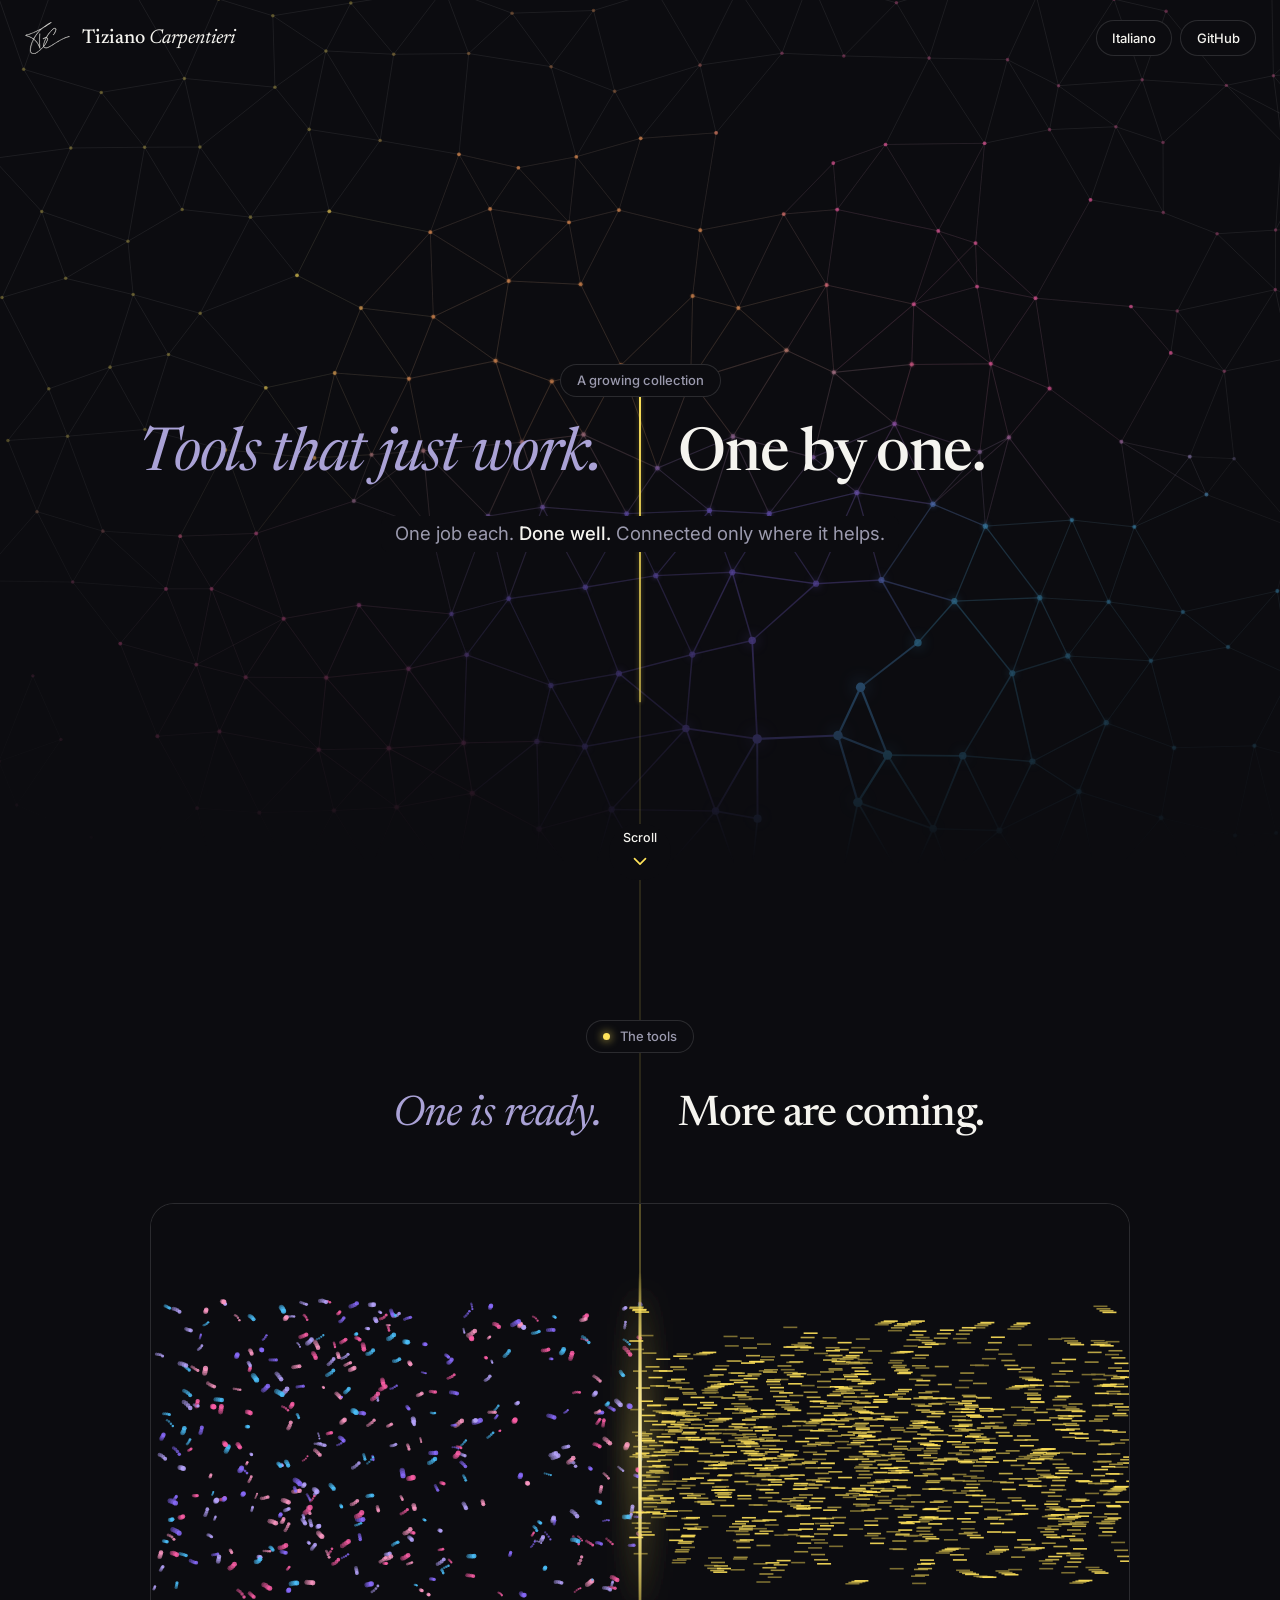
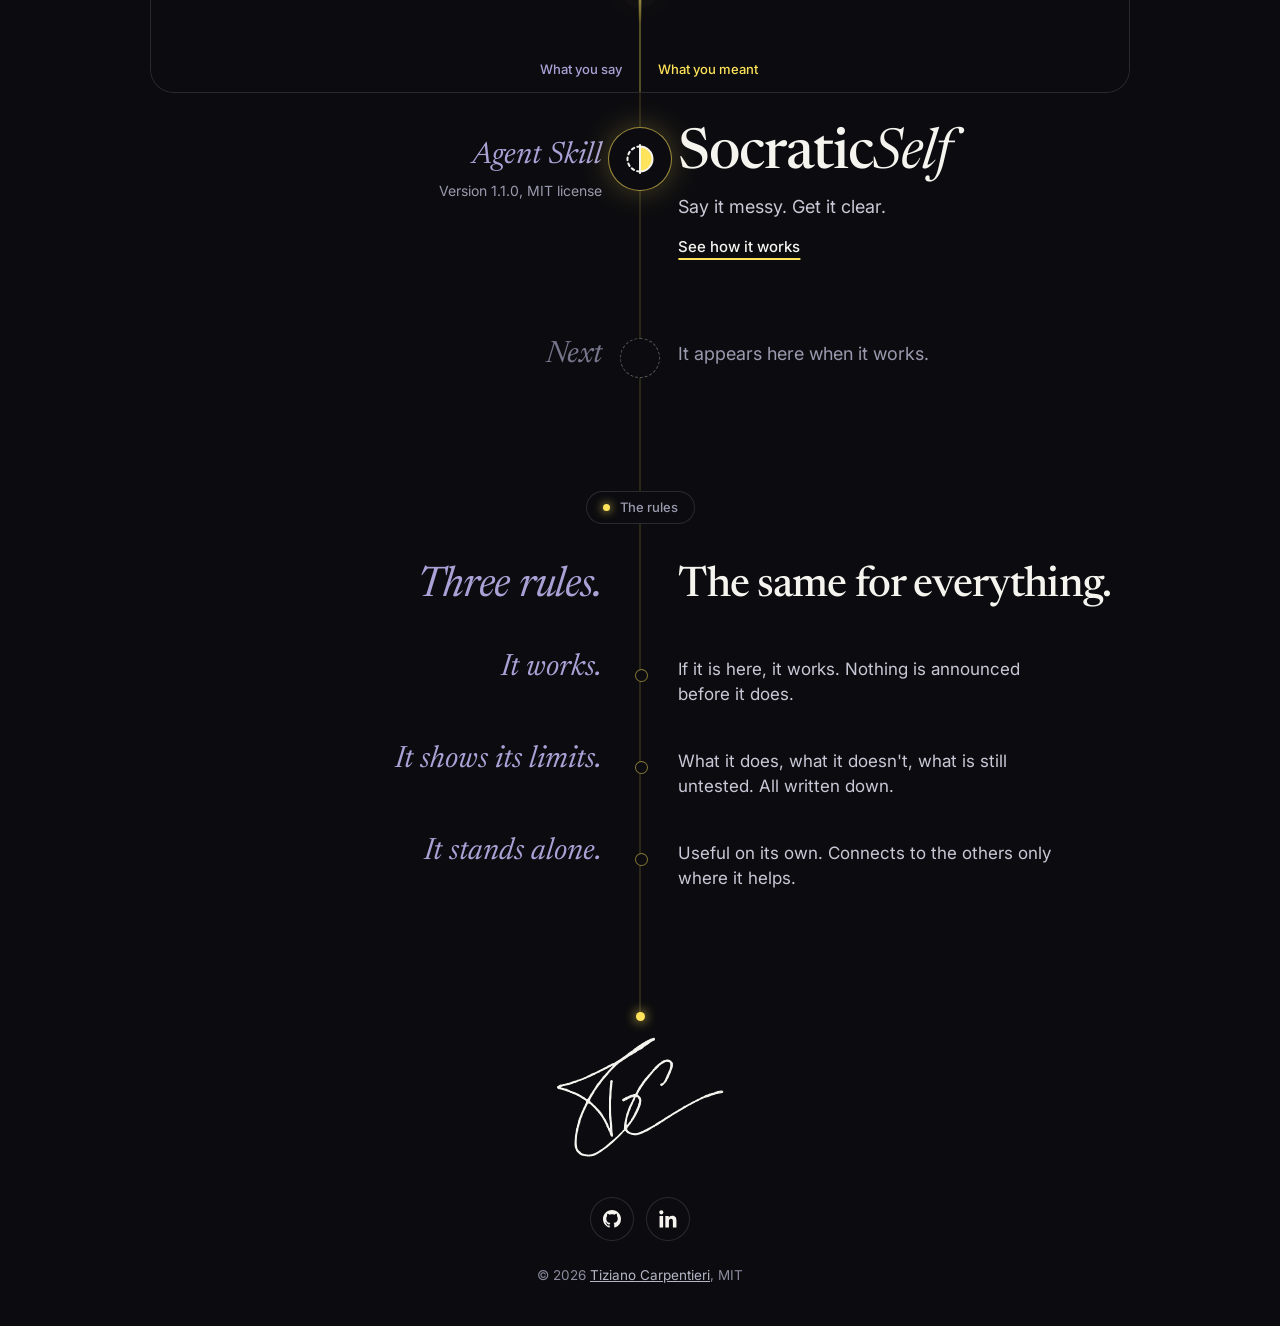
==== commit 7fe3e9e0: "Give the footer icon buttons and describe the site in the README GitHub and LinkedIn are round butto" ====
--- a/index.html
+++ b/index.html
@@ -83,10 +83,10 @@
   <div class="wrap">
     <span class="end-dot" aria-hidden="true"></span>
     <span class="sigla sign" role="img" aria-label="Signature of Tiziano Carpentieri"></span>
-    <div class="foot-row">
-      <span>© 2026 <a href="index.html">Tiziano Carpentieri</a>, MIT</span>
-      <span class="foot-links"><a href="https://github.com/TizianoCarpentieri">github.com/TizianoCarpentieri</a><a href="https://www.linkedin.com/in/tiziano-carpentieri-pmroma/" rel="me">LinkedIn</a></span>
-    </div>
+    <nav class="foot-links" aria-label="Tiziano Carpentieri online">
+      <a class="foot-icon" href="https://github.com/TizianoCarpentieri" aria-label="GitHub" title="GitHub"><svg viewBox="0 0 16 16" aria-hidden="true"><path d="M8 0C3.58 0 0 3.58 0 8c0 3.54 2.29 6.53 5.47 7.59.4.07.55-.17.55-.38 0-.19-.01-.82-.01-1.49-2.01.37-2.53-.49-2.69-.94-.09-.23-.48-.94-.82-1.13-.28-.15-.68-.52-.01-.53.63-.01 1.08.58 1.23.82.72 1.21 1.87.87 2.33.66.07-.52.28-.87.51-1.07-1.78-.2-3.64-.89-3.64-3.95 0-.87.31-1.59.82-2.15-.08-.2-.36-1.02.08-2.12 0 0 .67-.21 2.2.82.64-.18 1.32-.27 2-.27.68 0 1.36.09 2 .27 1.53-1.04 2.2-.82 2.2-.82.44 1.1.16 1.92.08 2.12.51.56.82 1.27.82 2.15 0 3.07-1.87 3.75-3.65 3.95.29.25.54.73.54 1.48 0 1.07-.01 1.93-.01 2.2 0 .21.15.46.55.38A8.013 8.013 0 0016 8c0-4.42-3.58-8-8-8z"/></svg></a><a class="foot-icon" href="https://www.linkedin.com/in/tiziano-carpentieri-pmroma/" rel="me" aria-label="LinkedIn" title="LinkedIn"><svg viewBox="3 3 18 18" aria-hidden="true"><path d="M20.447 20.452h-3.554v-5.569c0-1.328-.027-3.037-1.852-3.037-1.853 0-2.136 1.445-2.136 2.939v5.667H9.351V9h3.414v1.561h.046c.477-.9 1.637-1.85 3.37-1.85 3.601 0 4.267 2.37 4.267 5.455v6.286zM5.337 7.433c-1.144 0-2.063-.926-2.063-2.065 0-1.138.92-2.063 2.063-2.063 1.14 0 2.064.925 2.064 2.063 0 1.139-.925 2.065-2.064 2.065zm1.782 13.019H3.555V9h3.564v11.452z"/></svg></a>
+    </nav>
+    <p class="foot-legal">© 2026 <a href="index.html">Tiziano Carpentieri</a>, MIT</p>
   </div>
 </footer>
 <div class="axis" aria-hidden="true"><i></i></div>
--- a/assets/site.css
+++ b/assets/site.css
@@ -209,9 +209,15 @@
 /* footer: the line ends where the signature begins */
 footer{position:relative;padding:120px 0 40px;font-size:13.5px;color:#8a8a9c}
 footer .wrap{display:flex;flex-direction:column;align-items:center;gap:40px}
-.foot-row{width:100%;display:flex;justify-content:space-between;gap:12px 24px;flex-wrap:wrap}
 footer a{color:#b5b5c5;white-space:nowrap}
-.foot-links{display:flex;flex-wrap:wrap;gap:12px 20px}
+/* links out: round buttons with an icon, a pill for the project repository; colour changes only, nothing moves */
+.foot-links{display:flex;align-items:center;justify-content:center;flex-wrap:wrap;gap:12px}
+footer .foot-icon,footer .foot-pill{display:inline-flex;align-items:center;justify-content:center;height:44px;border:1px solid var(--hair);border-radius:999px;background:var(--night);color:var(--moon);text-decoration:none;transition:border-color .25s,color .25s}
+footer .foot-icon{width:44px}
+footer .foot-pill{gap:10px;padding:0 20px 0 16px;font:500 14px/1 var(--sans)}
+.foot-icon svg,.foot-pill svg{width:18px;height:18px;fill:currentColor;flex:none}
+footer .foot-icon:hover,footer .foot-pill:hover,footer .foot-icon:focus-visible,footer .foot-pill:focus-visible{border-color:var(--signal);color:var(--signal);outline:none}
+.foot-legal{margin:-16px 0 0;text-align:center}
 .end-dot{position:relative;z-index:1;width:9px;height:9px;border-radius:50%;background:var(--signal);box-shadow:0 0 12px var(--signal);margin-bottom:-24px}
 
 /* signature: Tiziano's initials, one SVG used as a mask so it takes the colour of the text around it */
@@ -270,6 +276,8 @@
   .st-name{white-space:normal}
   .stations{gap:56px}
   footer .wrap{align-items:flex-start}
+  .foot-links{justify-content:flex-start}
+  .foot-legal{text-align:left}
   .end-dot{margin-left:-29px;margin-bottom:-20px}
 }
 @media (max-width:560px){
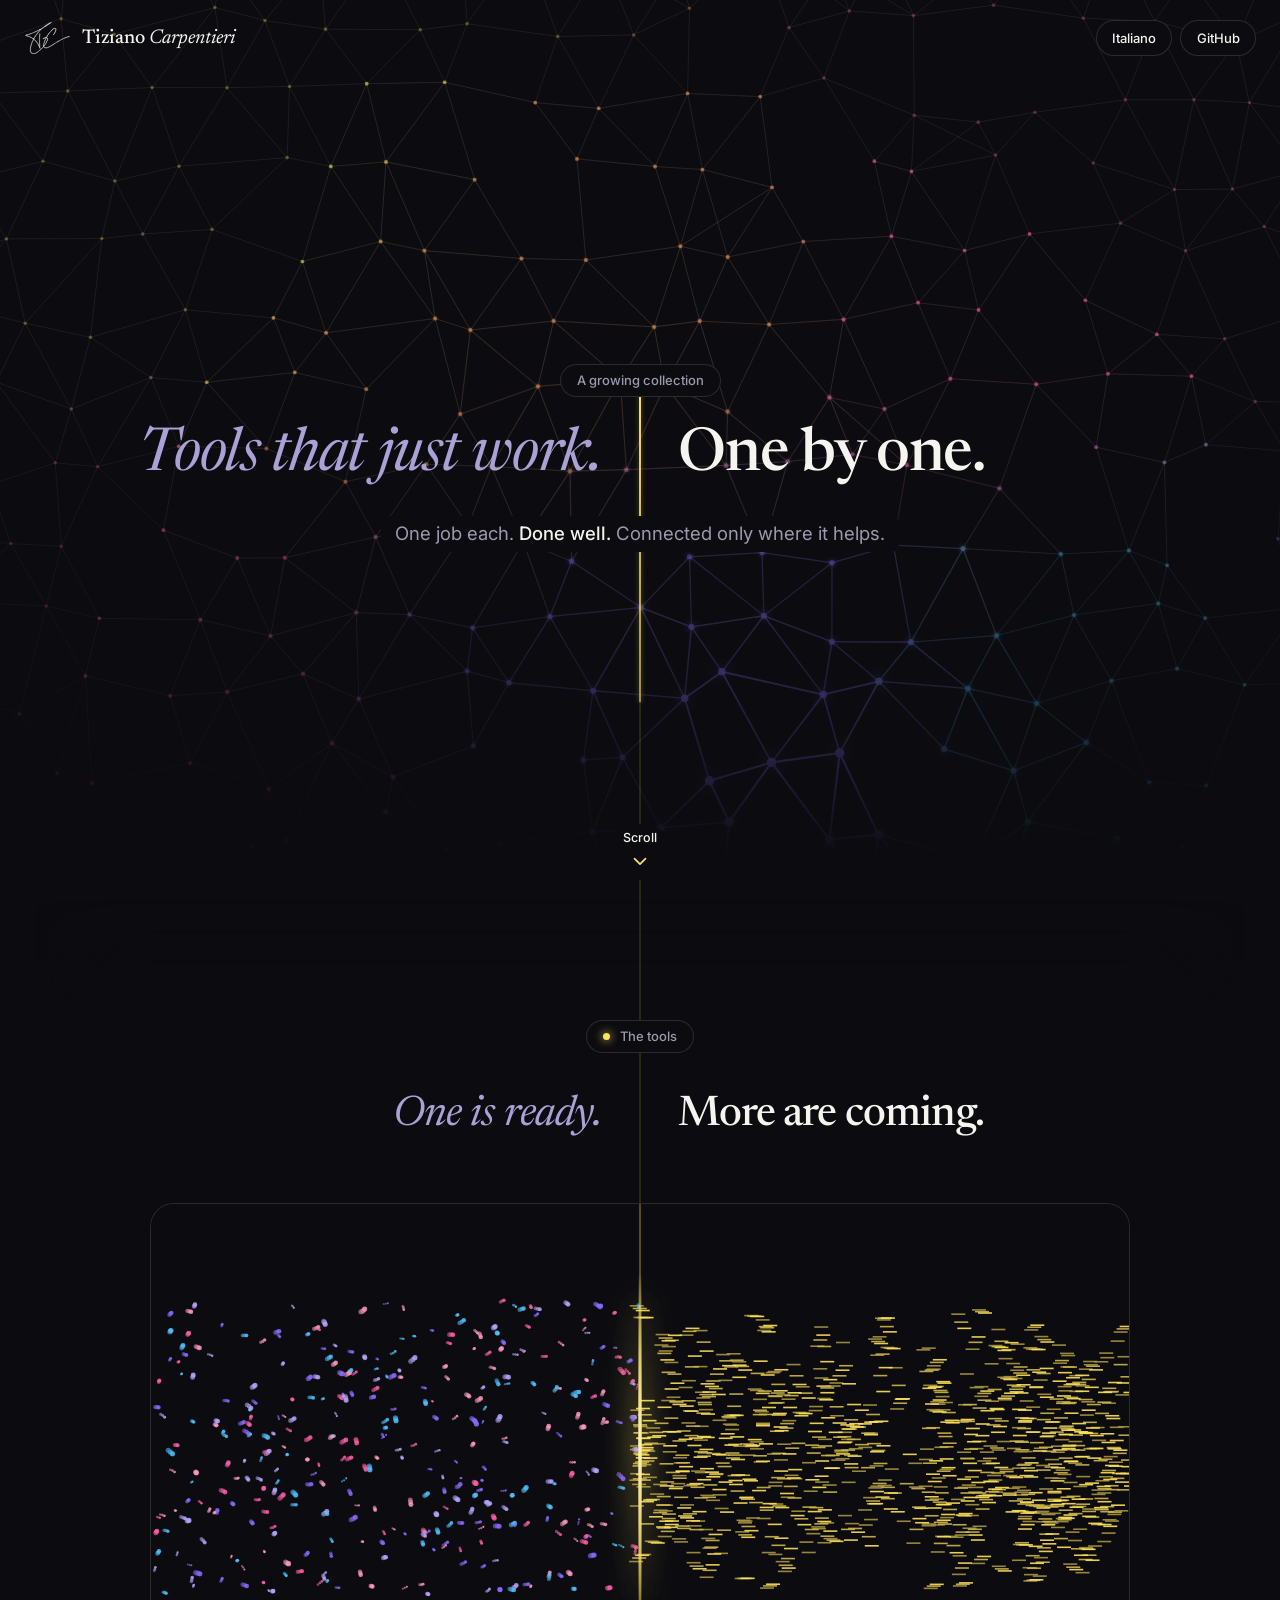
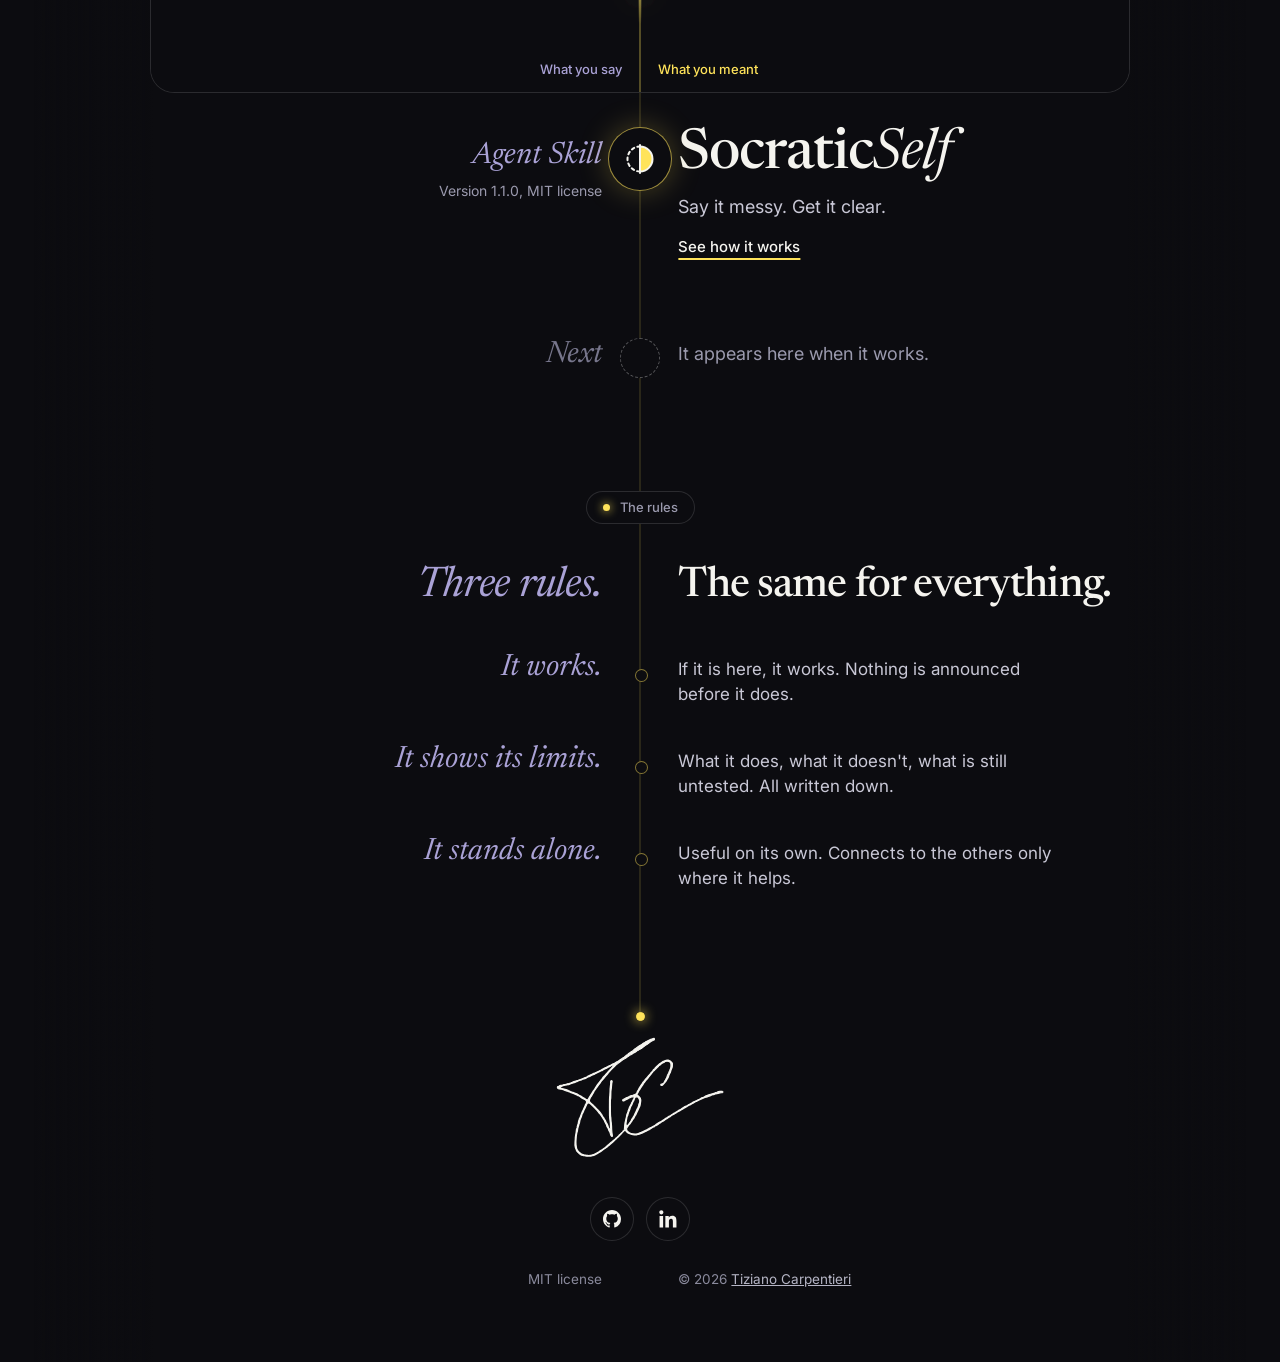
==== commit 340feb0b: "Let the opening scene recede into depth and land the line on the signature The opening scene no long" ====
--- a/index.html
+++ b/index.html
@@ -82,11 +82,11 @@
 <footer>
   <div class="wrap">
     <span class="end-dot" aria-hidden="true"></span>
-    <span class="sigla sign" role="img" aria-label="Signature of Tiziano Carpentieri"></span>
+    <svg class="sign" viewBox="0 0 708 507" role="img" aria-label="Signature of Tiziano Carpentieri"><mask id="pen" maskUnits="userSpaceOnUse" x="0" y="0" width="708" height="507"><g fill="none" stroke="#fff" stroke-width="22" stroke-linecap="round" stroke-linejoin="round"><path d="M13.5 213.0L16.8 207.9L21.5 205.2L61.5 195.5L121.5 173.0L176.5 147.3L234.5 117.8L247.5 114.7L293.0 84.5L309.0 73.0L372.0 30.6L398.0 15.0L411.0 9.5" data-at="0" data-for="0.392"/><path d="M13.5 213.0L14.8 215.2L17.6 216.9L38.5 222.3L87.5 241.9L130.5 266.8L132.5 268.6L135.3 273.6L143.5 278.2L149.5 283.3L161.8 295.0L178.4 312.5L191.3 329.0L205.2 351.5L212.8 366.0L221.2 385.5L229.6 393.6L233.1 409.0L235.0 414.0" data-at="0" data-for="0.273"/><path d="M221.0 385.0L222.1 387.1L227.5 390.3L230.3 389.5L231.5 386.0L230.8 364.5L227.0 327.0L227.0 265.0L228.5 248.0L229.8 220.0L232.2 193.5L233.5 188.0" data-at="0.452" data-for="0.186"/><path d="M239.0 116.5L241.8 115.9L243.6 117.7L243.4 120.5L240.8 125.5L200.0 171.5L177.1 200.5L161.0 224.5L142.9 254.0L137.8 264.5L130.2 277.5L116.9 305.5L109.1 323.0L99.7 347.0L90.7 380.0L86.1 401.5L82.8 423.5L81.6 450.0L82.2 456.5L84.2 467.0L87.7 476.5L94.2 484.8L103.5 492.7L114.5 497.6L130.5 500.2L142.0 500.2L156.5 497.6L163.5 494.7L180.0 485.8L210.5 464.6L249.0 431.4L279.5 402.0" data-at="0.698" data-for="0.561"/><path d="M284.5 265.5L314.5 250.8L320.0 249.3L328.5 248.3L330.5 248.8L331.8 250.6L333.5 248.5L335.5 247.8L342.5 249.9L346.9 252.3L351.3 257.5L353.9 263.5L354.5 268.5L353.2 279.5L349.3 292.5L343.9 305.0L332.1 329.5L326.8 339.0L316.4 355.5L305.5 370.0" data-at="1.318" data-for="0.175"/><path d="M445.0 201.0L453.2 195.8L457.8 190.5L462.0 184.0L468.3 172.0L480.0 145.5L485.0 131.0L487.0 119.0L485.6 110.0L482.3 104.3L479.5 102.2L475.5 100.6L468.5 99.7L458.0 101.9L447.0 108.1L437.0 115.4L421.0 130.1L412.1 139.5L378.5 179.0L368.9 191.5L353.8 214.0L342.2 234.5L338.3 244.5L332.1 250.1L329.0 260.5L311.3 297.0L304.7 314.5L298.3 334.0L295.4 347.0L292.8 363.5L292.3 374.0L293.5 389.3L292.6 390.7L291.0 391.1L289.0 393.0" data-at="1.554" data-for="0.422"/><path d="M289.0 393.0L291.3 390.9L294.2 391.5L303.0 401.7L311.0 406.1L316.0 407.8L325.0 409.5L334.5 410.3L344.0 409.0L350.0 407.4L381.5 393.3L415.5 374.4L500.5 320.4L544.5 294.4L595.5 267.4L616.5 257.1L650.5 243.8L687.5 232.5L697.5 231.5" data-at="1.976" data-for="0.4"/></g></mask><use class="ink" href="assets/sigla.svg#s" mask="url(#pen)"/></svg>
     <nav class="foot-links" aria-label="Tiziano Carpentieri online">
       <a class="foot-icon" href="https://github.com/TizianoCarpentieri" aria-label="GitHub" title="GitHub"><svg viewBox="0 0 16 16" aria-hidden="true"><path d="M8 0C3.58 0 0 3.58 0 8c0 3.54 2.29 6.53 5.47 7.59.4.07.55-.17.55-.38 0-.19-.01-.82-.01-1.49-2.01.37-2.53-.49-2.69-.94-.09-.23-.48-.94-.82-1.13-.28-.15-.68-.52-.01-.53.63-.01 1.08.58 1.23.82.72 1.21 1.87.87 2.33.66.07-.52.28-.87.51-1.07-1.78-.2-3.64-.89-3.64-3.95 0-.87.31-1.59.82-2.15-.08-.2-.36-1.02.08-2.12 0 0 .67-.21 2.2.82.64-.18 1.32-.27 2-.27.68 0 1.36.09 2 .27 1.53-1.04 2.2-.82 2.2-.82.44 1.1.16 1.92.08 2.12.51.56.82 1.27.82 2.15 0 3.07-1.87 3.75-3.65 3.95.29.25.54.73.54 1.48 0 1.07-.01 1.93-.01 2.2 0 .21.15.46.55.38A8.013 8.013 0 0016 8c0-4.42-3.58-8-8-8z"/></svg></a><a class="foot-icon" href="https://www.linkedin.com/in/tiziano-carpentieri-pmroma/" rel="me" aria-label="LinkedIn" title="LinkedIn"><svg viewBox="3 3 18 18" aria-hidden="true"><path d="M20.447 20.452h-3.554v-5.569c0-1.328-.027-3.037-1.852-3.037-1.853 0-2.136 1.445-2.136 2.939v5.667H9.351V9h3.414v1.561h.046c.477-.9 1.637-1.85 3.37-1.85 3.601 0 4.267 2.37 4.267 5.455v6.286zM5.337 7.433c-1.144 0-2.063-.926-2.063-2.065 0-1.138.92-2.063 2.063-2.063 1.14 0 2.064.925 2.064 2.063 0 1.139-.925 2.065-2.064 2.065zm1.782 13.019H3.555V9h3.564v11.452z"/></svg></a>
     </nav>
-    <p class="foot-legal">© 2026 <a href="index.html">Tiziano Carpentieri</a>, MIT</p>
+    <p class="split foot-legal"><span class="l">MIT license</span><span class="r">© 2026 <a href="index.html">Tiziano Carpentieri</a></span></p>
   </div>
 </footer>
 <div class="axis" aria-hidden="true"><i></i></div>
--- a/assets/site.css
+++ b/assets/site.css
@@ -63,7 +63,34 @@
 /* opening */
 .hero{position:relative;overflow:hidden;min-height:100vh;min-height:100svh;display:flex;flex-direction:column}
 .hero canvas.scene{position:absolute;inset:0;width:100%;height:100%;display:block}
-.hero canvas.scene[data-scene="network"]{-webkit-mask-image:linear-gradient(#000 40%,transparent 96%);mask-image:linear-gradient(#000 40%,transparent 96%)}
+.hero canvas.scene[data-scene="network"]{-webkit-mask-image:linear-gradient(#000 var(--m0,40%),rgba(0,0,0,var(--fade,0)) var(--m1,96%));mask-image:linear-gradient(#000 var(--m0,40%),rgba(0,0,0,var(--fade,0)) var(--m1,96%))}
+
+/* depth: the opening scene does not leave with the opening. While the opening scrolls away the scene recedes behind the content,
+   smaller, dimmer and slower, and keeps running there. On a wide screen it shows in the empty space on both sides of the text:
+   a veil that scrolls with the content keeps the text column on plain ink. On a phone, where there are no empty sides, it dissolves.
+   The look is set here once, for every project. Only transform, opacity and filter change, on layers out of the flow: no block moves.
+   With reduced motion the scene stays a still frame inside the opening, as before. */
+:root{
+  --depth-scale:.92; --depth-dim:.5; --depth-speed:.5; --depth-blur:0;
+  --depth-veil:1; --depth-clear:min(500px,38vw); --depth-feather:120px;
+  --depth-wide:stay; --depth-phone:fade; --depth-faint:.2;
+}
+.deep .hero canvas.scene{position:fixed;transform-origin:50% 50%;will-change:transform,opacity}
+@media (min-width:761px){
+  .deep main,.deep footer>.wrap{position:relative}
+  .deep main::before,.deep footer::before{content:"";position:absolute;inset:0;pointer-events:none;opacity:var(--depth-veil);
+    background:linear-gradient(90deg,
+      rgba(12,12,16,0) calc(50% - var(--depth-clear) - var(--depth-feather)),
+      rgba(12,12,16,.5) calc(50% - var(--depth-clear) - var(--depth-feather)*.45),
+      rgba(12,12,16,.88) calc(50% - var(--depth-clear) - var(--depth-feather)*.15),
+      var(--night) calc(50% - var(--depth-clear)),
+      var(--night) calc(50% + var(--depth-clear)),
+      rgba(12,12,16,.88) calc(50% + var(--depth-clear) + var(--depth-feather)*.15),
+      rgba(12,12,16,.5) calc(50% + var(--depth-clear) + var(--depth-feather)*.45),
+      rgba(12,12,16,0) calc(50% + var(--depth-clear) + var(--depth-feather)))}
+  /* the content rolls over the scene: the veil comes in across the first section's top padding */
+  .deep main::before{-webkit-mask-image:linear-gradient(transparent,#000 120px);mask-image:linear-gradient(transparent,#000 120px)}
+}
 .hero>.wrap{position:relative;z-index:1;width:100%;flex:1;display:flex;flex-direction:column}
 .hero-body{flex:1;display:flex;flex-direction:column;justify-content:center;gap:28px;padding:24px 0 84px}
 .band-slot{height:clamp(150px,24vh,250px)}
@@ -206,8 +233,8 @@
 .go{font:500 15px/1 var(--sans);color:var(--moon);text-underline-offset:6px;text-decoration-color:var(--signal);text-decoration-thickness:2px;white-space:nowrap;margin-top:8px}
 .go:hover{color:var(--signal)}
 
-/* footer: the line ends where the signature begins */
-footer{position:relative;padding:120px 0 40px;font-size:13.5px;color:#8a8a9c}
+/* footer: the line lands on its dot, the dot lights, and the signature is written below it by its own pen */
+footer{position:relative;padding:120px 0 72px;font-size:13.5px;color:#8a8a9c}
 footer .wrap{display:flex;flex-direction:column;align-items:center;gap:40px}
 footer a{color:#b5b5c5;white-space:nowrap}
 /* links out: round buttons with an icon, a pill for the project repository; colour changes only, nothing moves */
@@ -217,15 +244,22 @@
 footer .foot-pill{gap:10px;padding:0 20px 0 16px;font:500 14px/1 var(--sans)}
 .foot-icon svg,.foot-pill svg{width:18px;height:18px;fill:currentColor;flex:none}
 footer .foot-icon:hover,footer .foot-pill:hover,footer .foot-icon:focus-visible,footer .foot-pill:focus-visible{border-color:var(--signal);color:var(--signal);outline:none}
-.foot-legal{margin:-16px 0 0;text-align:center}
-.end-dot{position:relative;z-index:1;width:9px;height:9px;border-radius:50%;background:var(--signal);box-shadow:0 0 12px var(--signal);margin-bottom:-24px}
+/* the last line reads across the line: the work and its licence on the left, the author on the right */
+.foot-legal{width:100%;margin:-12px 0 0;row-gap:4px}
+/* the dot is a station like the others: a ring until the line reaches it, then lit, with one ring that spreads and fades */
+.end-dot{position:relative;z-index:1;width:9px;height:9px;border-radius:50%;border:1.5px solid var(--signal);background:var(--signal);box-shadow:0 0 12px var(--signal);margin-bottom:-24px;transition:background .5s,box-shadow .5s,border-color .5s}
+.end-dot::after{content:"";position:absolute;inset:-1.5px;border-radius:50%;border:1.5px solid var(--signal);opacity:0;pointer-events:none}
+.js footer:not(.landed) .end-dot{background:var(--night);border-color:rgba(255,227,90,.5);box-shadow:none}
+footer.landed .end-dot::after{animation:land 1.3s cubic-bezier(.2,.7,.3,1) both}
+@keyframes land{from{transform:scale(1);opacity:.9}to{transform:scale(6);opacity:0}}
 
 /* signature: Tiziano's initials, one SVG used as a mask so it takes the colour of the text around it */
 .sigla{display:inline-block;flex:none;aspect-ratio:708/507;background:currentColor;-webkit-mask:url(sigla.svg) center/contain no-repeat;mask:url(sigla.svg) center/contain no-repeat}
-footer .sigla{position:relative;z-index:1;width:168px;color:var(--moon)}
-/* written left to right: a clip, so its box never changes */
-.js footer .sign{clip-path:inset(0 100% 0 0);transition:clip-path 1.8s cubic-bezier(.6,.05,.3,1) .2s}
-.js footer.in .sign{clip-path:inset(0 0 0 0)}
+/* written by its pen: the strokes of penna.json run in a mask over the ink, so the box never changes.
+   Fresh ink has the colour of the line and settles to the colour of the text a moment later; once written the masks go. */
+footer .sign{position:relative;z-index:1;display:block;width:clamp(168px,13vw,200px);height:auto;aspect-ratio:708/507;overflow:visible}
+.sign .ink{color:var(--moon)}.sign .fresh{color:var(--signal)}
+footer.written .sign use{mask:none}footer.written .sign .fresh{display:none}
 .home-brand{gap:12px}.home-brand .sigla{width:46px}
 
 .js .rise{opacity:0;transition:opacity .9s}
@@ -277,7 +311,6 @@
   .stations{gap:56px}
   footer .wrap{align-items:flex-start}
   .foot-links{justify-content:flex-start}
-  .foot-legal{text-align:left}
   .end-dot{margin-left:-29px;margin-bottom:-20px}
 }
 @media (max-width:560px){
@@ -286,4 +319,4 @@
   .home-brand span:not(.sigla){position:absolute;width:1px;height:1px;overflow:hidden;clip-path:inset(50%);white-space:nowrap}.home-brand .sigla{width:52px}
 }
 @media (max-width:420px){.film-bar{border-radius:18px;row-gap:8px}}
-@media (prefers-reduced-motion:reduce){*{animation:none !important;transition:none !important}.js .cue{opacity:1}.js footer .sign{clip-path:none}.mv{opacity:1}}
+@media (prefers-reduced-motion:reduce){*{animation:none !important;transition:none !important}.js .cue{opacity:1}.mv{opacity:1}}
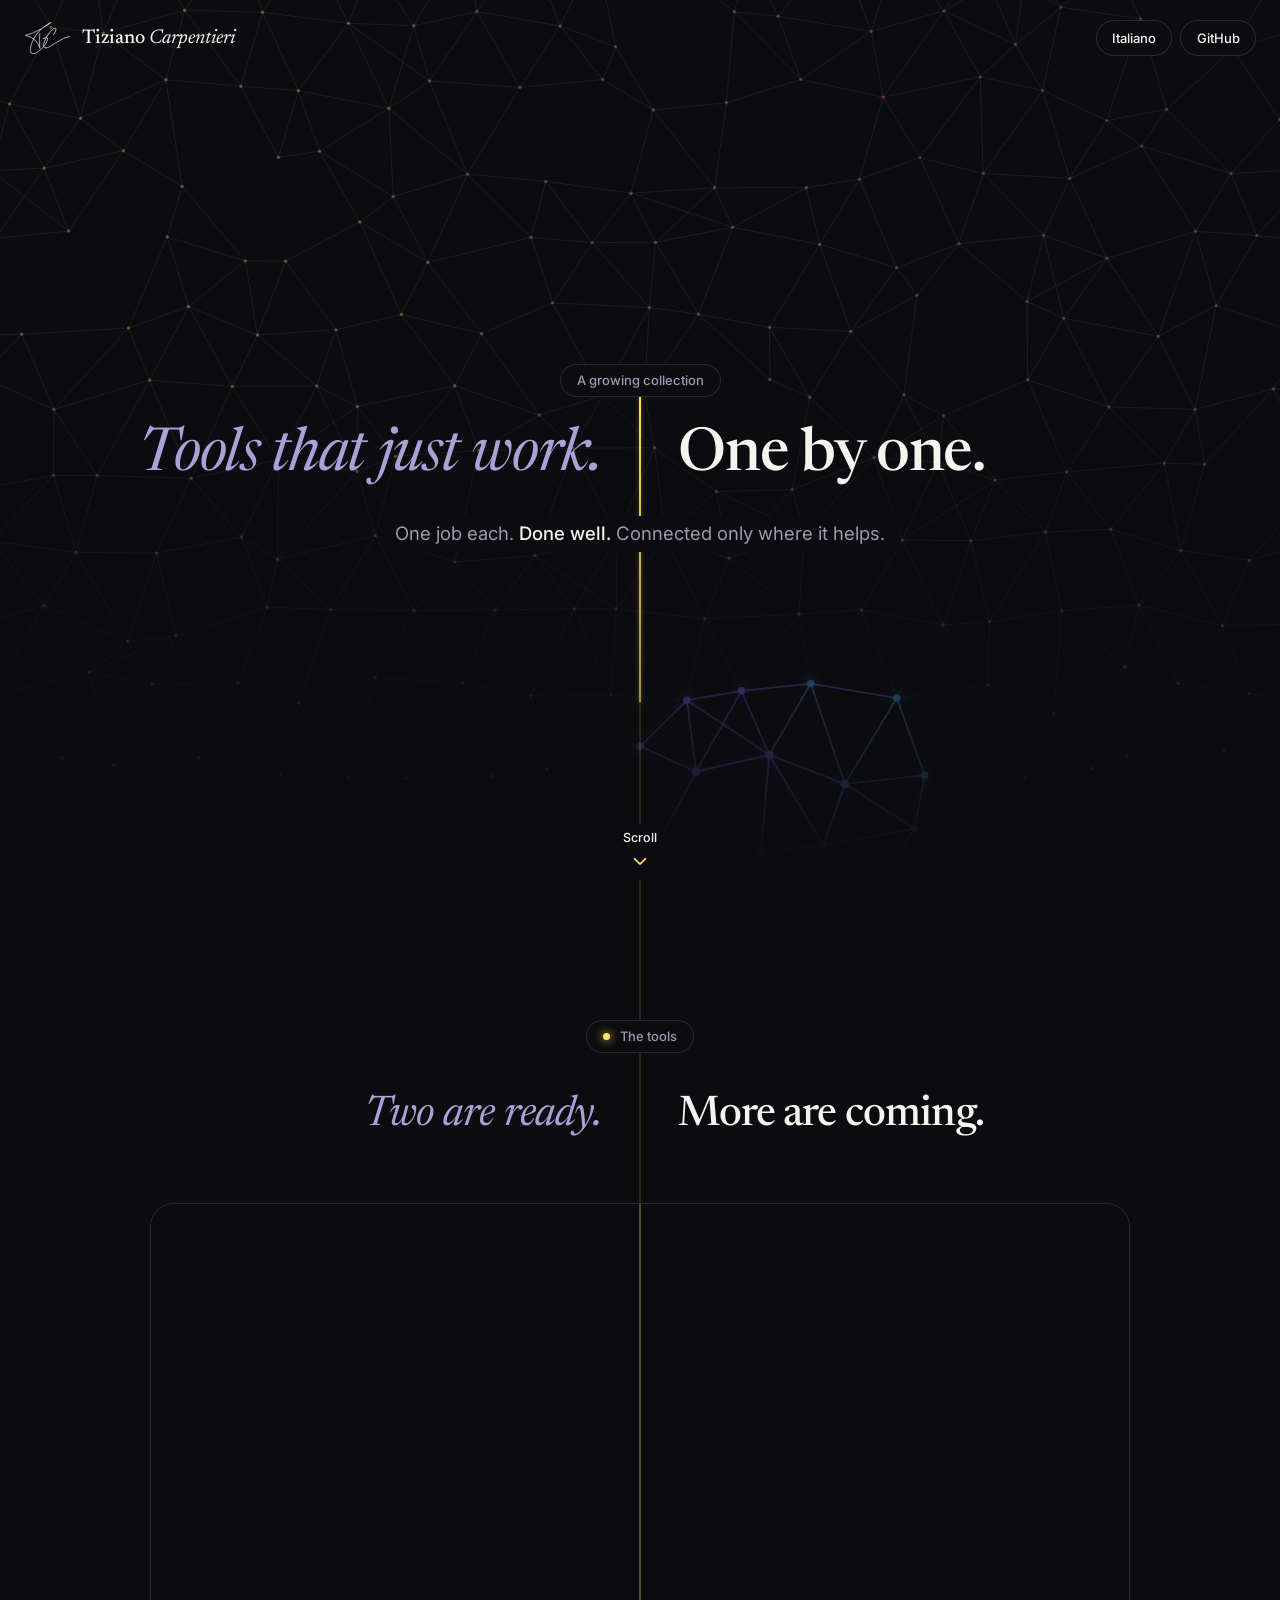
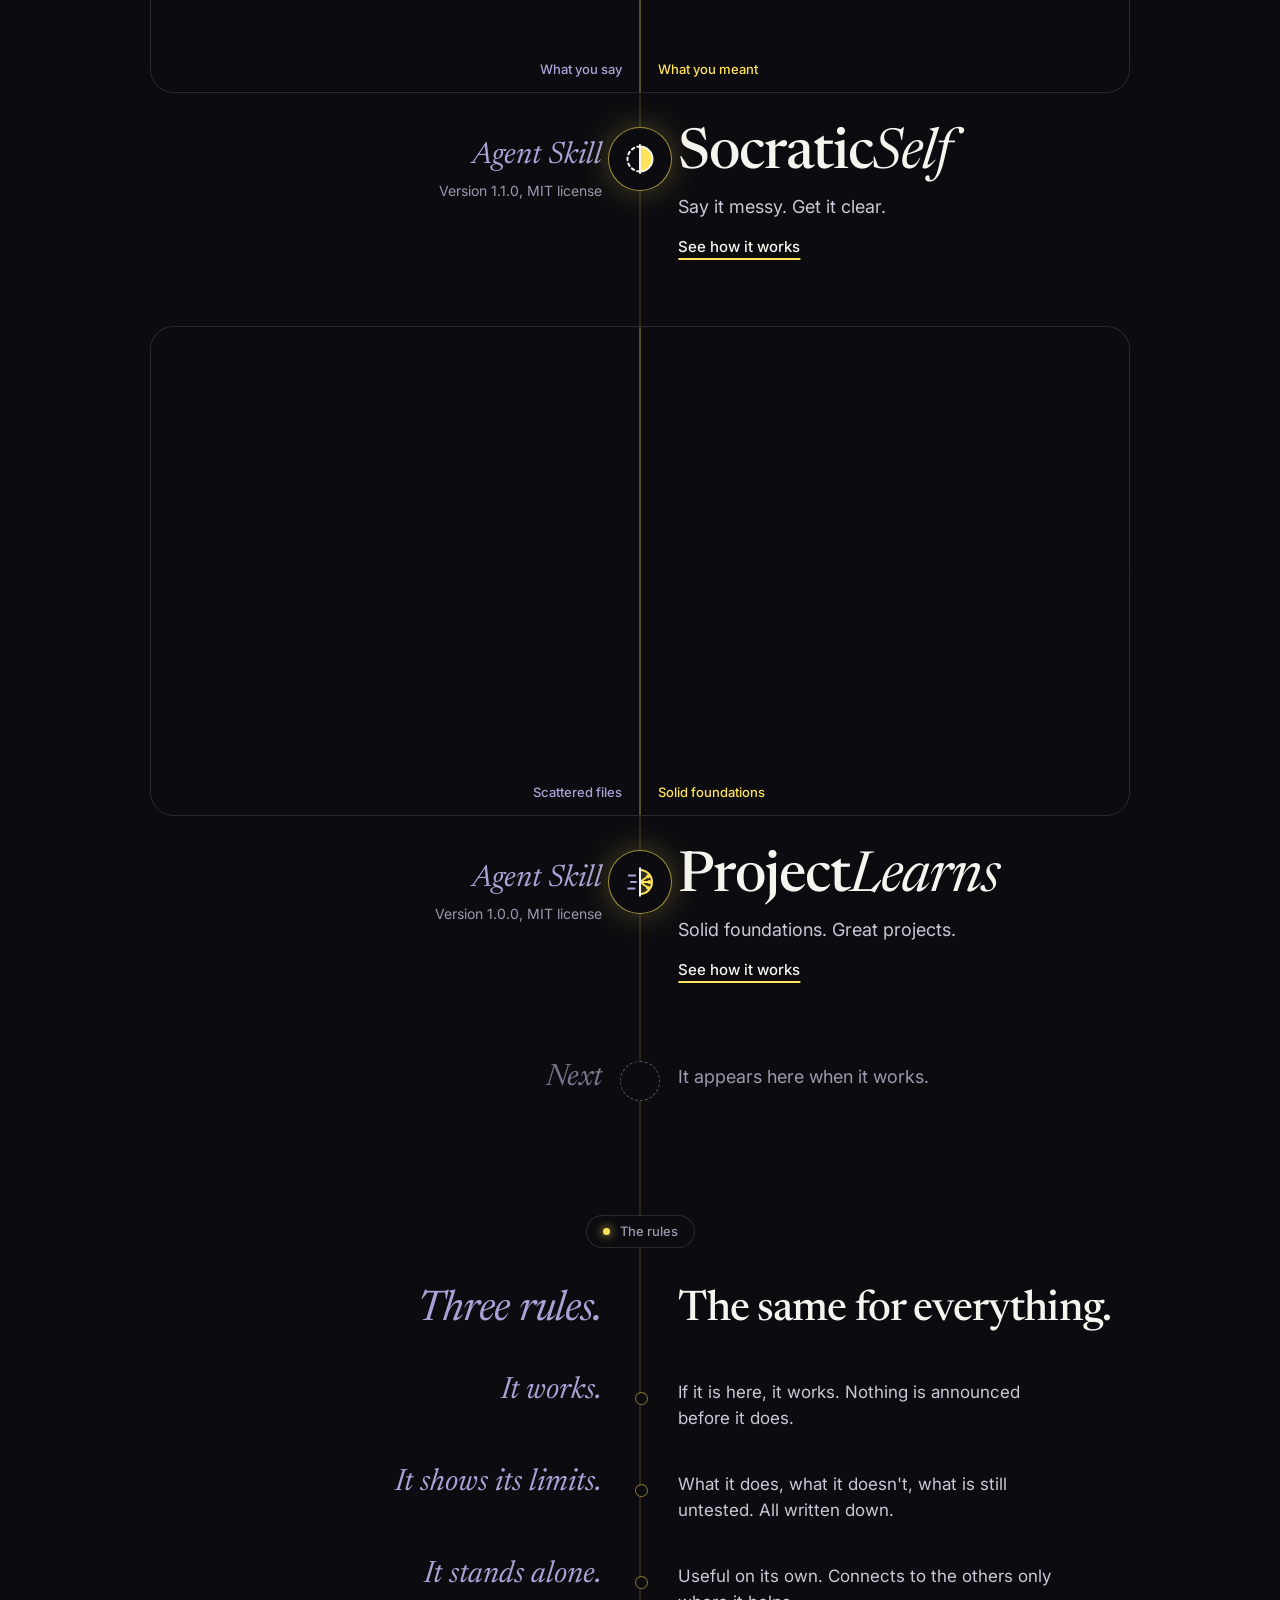
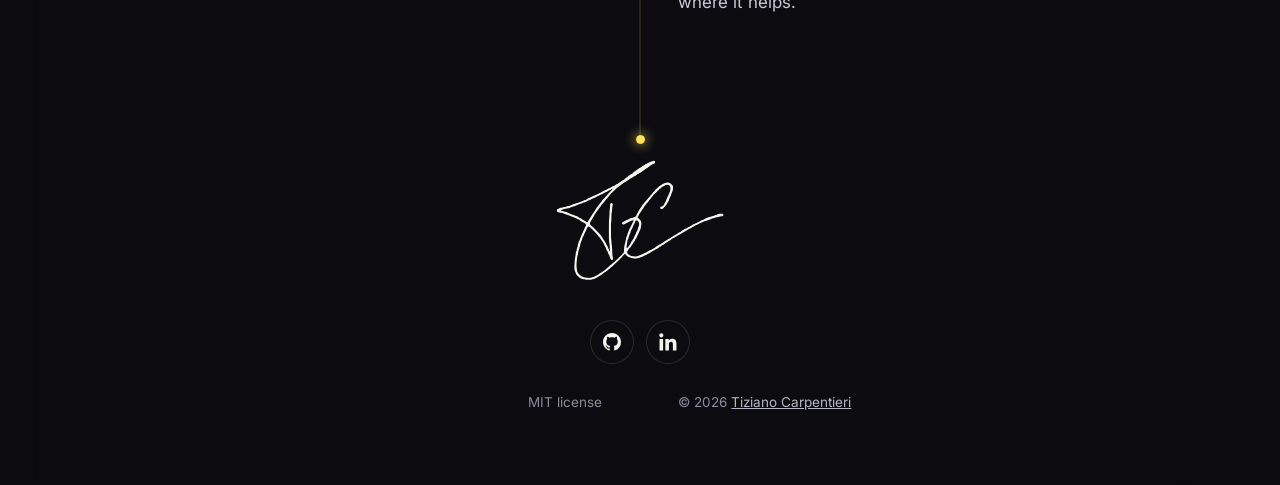
==== commit 869b7690: "Add ProjectLearns page, learns hero scene, and foundations film" ====
--- a/index.html
+++ b/index.html
@@ -1,96 +1,104 @@
-<!doctype html>
-<html lang="en">
-<head>
-<meta charset="utf-8">
-<meta name="viewport" content="width=device-width, initial-scale=1">
-<title>Tiziano Carpentieri — tools that just work, one by one</title>
-<meta name="description" content="Things that just work, by Tiziano Carpentieri. Each does one job well and connects with the others only where it helps. First release: SocraticSelf, an open Agent Skill.">
-<meta name="author" content="Tiziano Carpentieri">
-<link rel="canonical" href="https://tizianocarpentieri.github.io/">
-<link rel="alternate" hreflang="en" href="https://tizianocarpentieri.github.io/">
-<link rel="alternate" hreflang="it" href="https://tizianocarpentieri.github.io/it/">
-<link rel="alternate" hreflang="x-default" href="https://tizianocarpentieri.github.io/">
-<meta property="og:type" content="website">
-<meta property="og:title" content="Tools that just work. One by one.">
-<meta property="og:description" content="Things that just work, by Tiziano Carpentieri.">
-<meta property="og:url" content="https://tizianocarpentieri.github.io/">
-<meta property="og:image" content="https://tizianocarpentieri.github.io/assets/og-home.png">
-<meta name="twitter:card" content="summary_large_image">
-<link rel="icon" href="favicon.ico" sizes="16x16 32x32 48x48">
-<link rel="icon" href="assets/icon.svg" type="image/svg+xml">
-<link rel="icon" href="assets/icon-192.png" type="image/png" sizes="192x192">
-<link rel="apple-touch-icon" href="apple-touch-icon.png">
-<link rel="preconnect" href="https://fonts.googleapis.com">
-<link rel="preconnect" href="https://fonts.gstatic.com" crossorigin>
-<link href="https://fonts.googleapis.com/css2?family=Newsreader:ital,opsz,wght@0,6..72,400;0,6..72,500;1,6..72,400;1,6..72,500&family=Inter:wght@400;500;600&family=JetBrains+Mono:wght@400&display=swap" rel="stylesheet">
-<link rel="stylesheet" href="assets/site.css">
-<script type="application/ld+json">{"@context": "https://schema.org", "@type": "Person", "name": "Tiziano Carpentieri", "url": "https://tizianocarpentieri.github.io/", "sameAs": ["https://github.com/TizianoCarpentieri", "https://www.linkedin.com/in/tiziano-carpentieri-pmroma/"]}</script>
-</head>
-<body style="--signal:#ffe35a">
-<div class="page">
-<header class="hero">
-  <canvas class="scene" data-scene="network"></canvas>
-  <div class="wrap">
-    <nav class="nav">
-      <a class="brand home-brand" href="index.html"><span class="sigla" aria-hidden="true"></span><span>Tiziano <em>Carpentieri</em></span></a>
-      <div class="links"><a class="chip" href="it/index.html" hreflang="it">Italiano</a><a class="chip" href="https://github.com/TizianoCarpentieri">GitHub</a></div>
-    </nav>
-    <div class="hero-body">
-      <div class="bead axis-start"><span>A growing collection</span></div>
-      <h1 class="split h-split"><span class="l">Tools that just work.</span><span class="r">One by one.</span></h1>
-      <p class="mid lede"><span>One job each. <b>Done well.</b> Connected only where it helps.</span></p>
-    </div>
-  </div>
-  <a class="cue" href="#main"><span>Scroll</span><svg viewBox="0 0 24 24" aria-hidden="true"><path d="M6 9.5l6 6 6-6"/></svg></a>
-</header>
-
-<main id="main">
-<section class="sec rise">
-  <div class="wrap">
-    <div class="bead"><span><i></i>The tools</span></div>
-    <h2 class="split h-split"><span class="l">One is ready.</span><span class="r">More are coming.</span></h2>
-    <div class="stations">
-      <div class="station-d">
-        <a class="frame" href="socraticself/index.html" aria-label="SocraticSelf, see how it works"><canvas data-scene="flow"></canvas><span class="fl">What you say</span><span class="fr">What you meant</span></a>
-        <div class="split st-row">
-          <a class="knot" href="socraticself/index.html" aria-hidden="true" tabindex="-1"><svg viewBox="0 0 24 24" aria-hidden="true"><path d="M12 2a10 10 0 0 0 0 20" fill="none" stroke="currentColor" stroke-width="1.6" stroke-dasharray="2.2 2.6" stroke-linecap="round"/><path d="M12 2a10 10 0 0 1 0 20z" fill="#ffe35a" stroke="currentColor" stroke-width="1.6" stroke-linejoin="round"/><path d="M12 .8v22.4" stroke="currentColor" stroke-width="1.6" stroke-linecap="round"/></svg></a>
-          <div class="l st-kind"><span class="kind">Agent Skill</span><span class="small">Version 1.1.0, MIT license</span></div>
-          <div class="r st-main"><h3 class="st-name">Socratic<em>Self</em></h3><p>Say it messy. Get it clear.</p><a class="go" href="socraticself/index.html">See how it works</a></div>
-        </div>
-      </div>
-      <div class="split st-row next">
-        <span class="knot empty" aria-hidden="true"></span>
-        <div class="l st-kind"><span class="kind">Next</span></div>
-        <div class="r st-main"><p>It appears here when it works.</p></div>
-      </div>
-    </div>
-  </div>
-</section>
-
-<section class="sec rise">
-  <div class="wrap">
-    <div class="bead"><span><i></i>The rules</span></div>
-    <h2 class="split h-split"><span class="l">Three rules.</span><span class="r">The same for everything.</span></h2>
-    <div class="rows">
-      <div class="split row"><span class="l">It works.</span><p class="r">If it is here, it works. Nothing is announced before it does.</p></div>
-      <div class="split row"><span class="l">It shows its limits.</span><p class="r">What it does, what it doesn't, what is still untested. All written down.</p></div>
-      <div class="split row"><span class="l">It stands alone.</span><p class="r">Useful on its own. Connects to the others only where it helps.</p></div>
-    </div>
-  </div>
-</section>
-</main>
-<footer>
-  <div class="wrap">
-    <span class="end-dot" aria-hidden="true"></span>
-    <svg class="sign" viewBox="0 0 708 507" role="img" aria-label="Signature of Tiziano Carpentieri"><mask id="pen" maskUnits="userSpaceOnUse" x="0" y="0" width="708" height="507"><g fill="none" stroke="#fff" stroke-width="22" stroke-linecap="round" stroke-linejoin="round"><path d="M13.5 213.0L16.8 207.9L21.5 205.2L61.5 195.5L121.5 173.0L176.5 147.3L234.5 117.8L247.5 114.7L293.0 84.5L309.0 73.0L372.0 30.6L398.0 15.0L411.0 9.5" data-at="0" data-for="0.392"/><path d="M13.5 213.0L14.8 215.2L17.6 216.9L38.5 222.3L87.5 241.9L130.5 266.8L132.5 268.6L135.3 273.6L143.5 278.2L149.5 283.3L161.8 295.0L178.4 312.5L191.3 329.0L205.2 351.5L212.8 366.0L221.2 385.5L229.6 393.6L233.1 409.0L235.0 414.0" data-at="0" data-for="0.273"/><path d="M221.0 385.0L222.1 387.1L227.5 390.3L230.3 389.5L231.5 386.0L230.8 364.5L227.0 327.0L227.0 265.0L228.5 248.0L229.8 220.0L232.2 193.5L233.5 188.0" data-at="0.452" data-for="0.186"/><path d="M239.0 116.5L241.8 115.9L243.6 117.7L243.4 120.5L240.8 125.5L200.0 171.5L177.1 200.5L161.0 224.5L142.9 254.0L137.8 264.5L130.2 277.5L116.9 305.5L109.1 323.0L99.7 347.0L90.7 380.0L86.1 401.5L82.8 423.5L81.6 450.0L82.2 456.5L84.2 467.0L87.7 476.5L94.2 484.8L103.5 492.7L114.5 497.6L130.5 500.2L142.0 500.2L156.5 497.6L163.5 494.7L180.0 485.8L210.5 464.6L249.0 431.4L279.5 402.0" data-at="0.698" data-for="0.561"/><path d="M284.5 265.5L314.5 250.8L320.0 249.3L328.5 248.3L330.5 248.8L331.8 250.6L333.5 248.5L335.5 247.8L342.5 249.9L346.9 252.3L351.3 257.5L353.9 263.5L354.5 268.5L353.2 279.5L349.3 292.5L343.9 305.0L332.1 329.5L326.8 339.0L316.4 355.5L305.5 370.0" data-at="1.318" data-for="0.175"/><path d="M445.0 201.0L453.2 195.8L457.8 190.5L462.0 184.0L468.3 172.0L480.0 145.5L485.0 131.0L487.0 119.0L485.6 110.0L482.3 104.3L479.5 102.2L475.5 100.6L468.5 99.7L458.0 101.9L447.0 108.1L437.0 115.4L421.0 130.1L412.1 139.5L378.5 179.0L368.9 191.5L353.8 214.0L342.2 234.5L338.3 244.5L332.1 250.1L329.0 260.5L311.3 297.0L304.7 314.5L298.3 334.0L295.4 347.0L292.8 363.5L292.3 374.0L293.5 389.3L292.6 390.7L291.0 391.1L289.0 393.0" data-at="1.554" data-for="0.422"/><path d="M289.0 393.0L291.3 390.9L294.2 391.5L303.0 401.7L311.0 406.1L316.0 407.8L325.0 409.5L334.5 410.3L344.0 409.0L350.0 407.4L381.5 393.3L415.5 374.4L500.5 320.4L544.5 294.4L595.5 267.4L616.5 257.1L650.5 243.8L687.5 232.5L697.5 231.5" data-at="1.976" data-for="0.4"/></g></mask><use class="ink" href="assets/sigla.svg#s" mask="url(#pen)"/></svg>
-    <nav class="foot-links" aria-label="Tiziano Carpentieri online">
-      <a class="foot-icon" href="https://github.com/TizianoCarpentieri" aria-label="GitHub" title="GitHub"><svg viewBox="0 0 16 16" aria-hidden="true"><path d="M8 0C3.58 0 0 3.58 0 8c0 3.54 2.29 6.53 5.47 7.59.4.07.55-.17.55-.38 0-.19-.01-.82-.01-1.49-2.01.37-2.53-.49-2.69-.94-.09-.23-.48-.94-.82-1.13-.28-.15-.68-.52-.01-.53.63-.01 1.08.58 1.23.82.72 1.21 1.87.87 2.33.66.07-.52.28-.87.51-1.07-1.78-.2-3.64-.89-3.64-3.95 0-.87.31-1.59.82-2.15-.08-.2-.36-1.02.08-2.12 0 0 .67-.21 2.2.82.64-.18 1.32-.27 2-.27.68 0 1.36.09 2 .27 1.53-1.04 2.2-.82 2.2-.82.44 1.1.16 1.92.08 2.12.51.56.82 1.27.82 2.15 0 3.07-1.87 3.75-3.65 3.95.29.25.54.73.54 1.48 0 1.07-.01 1.93-.01 2.2 0 .21.15.46.55.38A8.013 8.013 0 0016 8c0-4.42-3.58-8-8-8z"/></svg></a><a class="foot-icon" href="https://www.linkedin.com/in/tiziano-carpentieri-pmroma/" rel="me" aria-label="LinkedIn" title="LinkedIn"><svg viewBox="3 3 18 18" aria-hidden="true"><path d="M20.447 20.452h-3.554v-5.569c0-1.328-.027-3.037-1.852-3.037-1.853 0-2.136 1.445-2.136 2.939v5.667H9.351V9h3.414v1.561h.046c.477-.9 1.637-1.85 3.37-1.85 3.601 0 4.267 2.37 4.267 5.455v6.286zM5.337 7.433c-1.144 0-2.063-.926-2.063-2.065 0-1.138.92-2.063 2.063-2.063 1.14 0 2.064.925 2.064 2.063 0 1.139-.925 2.065-2.064 2.065zm1.782 13.019H3.555V9h3.564v11.452z"/></svg></a>
-    </nav>
-    <p class="split foot-legal"><span class="l">MIT license</span><span class="r">© 2026 <a href="index.html">Tiziano Carpentieri</a></span></p>
-  </div>
-</footer>
-<div class="axis" aria-hidden="true"><i></i></div>
-</div>
-<script src="assets/site.js"></script>
-</body>
-</html>
+<!doctype html>
+<html lang="en">
+<head>
+<meta charset="utf-8">
+<meta name="viewport" content="width=device-width, initial-scale=1">
+<title>Tiziano Carpentieri — tools that just work, one by one</title>
+<meta name="description" content="Things that just work, by Tiziano Carpentieri. Each does one job well and connects with the others only where it helps. Open Agent Skills: SocraticSelf and ProjectLearns.">
+<meta name="author" content="Tiziano Carpentieri">
+<link rel="canonical" href="https://tizianocarpentieri.github.io/">
+<link rel="alternate" hreflang="en" href="https://tizianocarpentieri.github.io/">
+<link rel="alternate" hreflang="it" href="https://tizianocarpentieri.github.io/it/">
+<link rel="alternate" hreflang="x-default" href="https://tizianocarpentieri.github.io/">
+<meta property="og:type" content="website">
+<meta property="og:title" content="Tools that just work. One by one.">
+<meta property="og:description" content="Things that just work, by Tiziano Carpentieri.">
+<meta property="og:url" content="https://tizianocarpentieri.github.io/">
+<meta property="og:image" content="https://tizianocarpentieri.github.io/assets/og-home.png">
+<meta name="twitter:card" content="summary_large_image">
+<link rel="icon" href="favicon.ico" sizes="16x16 32x32 48x48">
+<link rel="icon" href="assets/icon.svg" type="image/svg+xml">
+<link rel="icon" href="assets/icon-192.png" type="image/png" sizes="192x192">
+<link rel="apple-touch-icon" href="apple-touch-icon.png">
+<link rel="preconnect" href="https://fonts.googleapis.com">
+<link rel="preconnect" href="https://fonts.gstatic.com" crossorigin>
+<link href="https://fonts.googleapis.com/css2?family=Newsreader:ital,opsz,wght@0,6..72,400;0,6..72,500;1,6..72,400;1,6..72,500&family=Inter:wght@400;500;600&family=JetBrains+Mono:wght@400&display=swap" rel="stylesheet">
+<link rel="stylesheet" href="assets/site.css">
+<script type="application/ld+json">{"@context": "https://schema.org", "@type": "Person", "name": "Tiziano Carpentieri", "url": "https://tizianocarpentieri.github.io/", "sameAs": ["https://github.com/TizianoCarpentieri", "https://www.linkedin.com/in/tiziano-carpentieri-pmroma/"]}</script>
+</head>
+<body style="--signal:#ffe35a">
+<div class="page">
+<header class="hero">
+  <canvas class="scene" data-scene="network"></canvas>
+  <div class="wrap">
+    <nav class="nav">
+      <a class="brand home-brand" href="index.html"><span class="sigla" aria-hidden="true"></span><span>Tiziano <em>Carpentieri</em></span></a>
+      <div class="links"><a class="chip" href="it/index.html" hreflang="it">Italiano</a><a class="chip" href="https://github.com/TizianoCarpentieri">GitHub</a></div>
+    </nav>
+    <div class="hero-body">
+      <div class="bead axis-start"><span>A growing collection</span></div>
+      <h1 class="split h-split"><span class="l">Tools that just work.</span><span class="r">One by one.</span></h1>
+      <p class="mid lede"><span>One job each. <b>Done well.</b> Connected only where it helps.</span></p>
+    </div>
+  </div>
+  <a class="cue" href="#main"><span>Scroll</span><svg viewBox="0 0 24 24" aria-hidden="true"><path d="M6 9.5l6 6 6-6"/></svg></a>
+</header>
+
+<main id="main">
+<section class="sec rise">
+  <div class="wrap">
+    <div class="bead"><span><i></i>The tools</span></div>
+    <h2 class="split h-split"><span class="l">Two are ready.</span><span class="r">More are coming.</span></h2>
+    <div class="stations">
+      <div class="station-d">
+        <a class="frame" href="socraticself/index.html" aria-label="SocraticSelf, see how it works"><canvas data-scene="flow"></canvas><span class="fl">What you say</span><span class="fr">What you meant</span></a>
+        <div class="split st-row">
+          <a class="knot" href="socraticself/index.html" aria-hidden="true" tabindex="-1"><svg viewBox="0 0 24 24" aria-hidden="true"><path d="M12 2a10 10 0 0 0 0 20" fill="none" stroke="currentColor" stroke-width="1.6" stroke-dasharray="2.2 2.6" stroke-linecap="round"/><path d="M12 2a10 10 0 0 1 0 20z" fill="#ffe35a" stroke="currentColor" stroke-width="1.6" stroke-linejoin="round"/><path d="M12 .8v22.4" stroke="currentColor" stroke-width="1.6" stroke-linecap="round"/></svg></a>
+          <div class="l st-kind"><span class="kind">Agent Skill</span><span class="small">Version 1.1.0, MIT license</span></div>
+          <div class="r st-main"><h3 class="st-name">Socratic<em>Self</em></h3><p>Say it messy. Get it clear.</p><a class="go" href="socraticself/index.html">See how it works</a></div>
+        </div>
+      </div>
+      <div class="station-d">
+        <a class="frame" href="projectlearns/index.html" aria-label="ProjectLearns, see how it works"><canvas data-scene="learns"></canvas><span class="fl">Scattered files</span><span class="fr">Solid foundations</span></a>
+        <div class="split st-row">
+          <a class="knot" href="projectlearns/index.html" aria-hidden="true" tabindex="-1"><svg viewBox="0 0 24 24" aria-hidden="true"><line x1="3" y1="6.8" x2="8.2" y2="6.8" stroke="#aaa2d6" stroke-width="1.6" stroke-linecap="round"/><line x1="4.8" y1="12" x2="8.8" y2="12" stroke="#aaa2d6" stroke-width="1.6" stroke-linecap="round"/><line x1="2.6" y1="17.2" x2="7.6" y2="17.2" stroke="#aaa2d6" stroke-width="1.6" stroke-linecap="round"/><path d="M12 2.4a9.6 9.6 0 0 1 0 19.2" fill="rgba(255,227,90,.16)" stroke="#ffe35a" stroke-width="1.6" stroke-linecap="round"/><path d="M12 12 L18.2 7.6 M12 12 L19.4 12 M12 12 L18.2 16.4" fill="none" stroke="#ffe35a" stroke-width="1.5" stroke-linecap="round"/><circle cx="18.4" cy="7.5" r="1.55" fill="#ffe35a"/><circle cx="19.5" cy="12" r="1.55" fill="#ffe35a"/><circle cx="18.4" cy="16.5" r="1.55" fill="#ffe35a"/><line x1="12" y1="1" x2="12" y2="23" stroke="currentColor" stroke-width="1.6" stroke-linecap="round"/></svg></a>
+          <div class="l st-kind"><span class="kind">Agent Skill</span><span class="small">Version 1.0.0, MIT license</span></div>
+          <div class="r st-main"><h3 class="st-name">Project<em>Learns</em></h3><p>Solid foundations. Great projects.</p><a class="go" href="projectlearns/index.html">See how it works</a></div>
+        </div>
+      </div>
+      <div class="split st-row next">
+        <span class="knot empty" aria-hidden="true"></span>
+        <div class="l st-kind"><span class="kind">Next</span></div>
+        <div class="r st-main"><p>It appears here when it works.</p></div>
+      </div>
+    </div>
+  </div>
+</section>
+
+<section class="sec rise">
+  <div class="wrap">
+    <div class="bead"><span><i></i>The rules</span></div>
+    <h2 class="split h-split"><span class="l">Three rules.</span><span class="r">The same for everything.</span></h2>
+    <div class="rows">
+      <div class="split row"><span class="l">It works.</span><p class="r">If it is here, it works. Nothing is announced before it does.</p></div>
+      <div class="split row"><span class="l">It shows its limits.</span><p class="r">What it does, what it doesn't, what is still untested. All written down.</p></div>
+      <div class="split row"><span class="l">It stands alone.</span><p class="r">Useful on its own. Connects to the others only where it helps.</p></div>
+    </div>
+  </div>
+</section>
+</main>
+<footer>
+  <div class="wrap">
+    <span class="end-dot" aria-hidden="true"></span>
+    <svg class="sign" viewBox="0 0 708 507" role="img" aria-label="Signature of Tiziano Carpentieri"><mask id="pen" maskUnits="userSpaceOnUse" x="0" y="0" width="708" height="507"><g fill="none" stroke="#fff" stroke-width="22" stroke-linecap="round" stroke-linejoin="round"><path d="M13.5 213.0L16.8 207.9L21.5 205.2L61.5 195.5L121.5 173.0L176.5 147.3L234.5 117.8L247.5 114.7L293.0 84.5L309.0 73.0L372.0 30.6L398.0 15.0L411.0 9.5" data-at="0" data-for="0.392"/><path d="M13.5 213.0L14.8 215.2L17.6 216.9L38.5 222.3L87.5 241.9L130.5 266.8L132.5 268.6L135.3 273.6L143.5 278.2L149.5 283.3L161.8 295.0L178.4 312.5L191.3 329.0L205.2 351.5L212.8 366.0L221.2 385.5L229.6 393.6L233.1 409.0L235.0 414.0" data-at="0" data-for="0.273"/><path d="M221.0 385.0L222.1 387.1L227.5 390.3L230.3 389.5L231.5 386.0L230.8 364.5L227.0 327.0L227.0 265.0L228.5 248.0L229.8 220.0L232.2 193.5L233.5 188.0" data-at="0.452" data-for="0.186"/><path d="M239.0 116.5L241.8 115.9L243.6 117.7L243.4 120.5L240.8 125.5L200.0 171.5L177.1 200.5L161.0 224.5L142.9 254.0L137.8 264.5L130.2 277.5L116.9 305.5L109.1 323.0L99.7 347.0L90.7 380.0L86.1 401.5L82.8 423.5L81.6 450.0L82.2 456.5L84.2 467.0L87.7 476.5L94.2 484.8L103.5 492.7L114.5 497.6L130.5 500.2L142.0 500.2L156.5 497.6L163.5 494.7L180.0 485.8L210.5 464.6L249.0 431.4L279.5 402.0" data-at="0.698" data-for="0.561"/><path d="M284.5 265.5L314.5 250.8L320.0 249.3L328.5 248.3L330.5 248.8L331.8 250.6L333.5 248.5L335.5 247.8L342.5 249.9L346.9 252.3L351.3 257.5L353.9 263.5L354.5 268.5L353.2 279.5L349.3 292.5L343.9 305.0L332.1 329.5L326.8 339.0L316.4 355.5L305.5 370.0" data-at="1.318" data-for="0.175"/><path d="M445.0 201.0L453.2 195.8L457.8 190.5L462.0 184.0L468.3 172.0L480.0 145.5L485.0 131.0L487.0 119.0L485.6 110.0L482.3 104.3L479.5 102.2L475.5 100.6L468.5 99.7L458.0 101.9L447.0 108.1L437.0 115.4L421.0 130.1L412.1 139.5L378.5 179.0L368.9 191.5L353.8 214.0L342.2 234.5L338.3 244.5L332.1 250.1L329.0 260.5L311.3 297.0L304.7 314.5L298.3 334.0L295.4 347.0L292.8 363.5L292.3 374.0L293.5 389.3L292.6 390.7L291.0 391.1L289.0 393.0" data-at="1.554" data-for="0.422"/><path d="M289.0 393.0L291.3 390.9L294.2 391.5L303.0 401.7L311.0 406.1L316.0 407.8L325.0 409.5L334.5 410.3L344.0 409.0L350.0 407.4L381.5 393.3L415.5 374.4L500.5 320.4L544.5 294.4L595.5 267.4L616.5 257.1L650.5 243.8L687.5 232.5L697.5 231.5" data-at="1.976" data-for="0.4"/></g></mask><use class="ink" href="assets/sigla.svg#s" mask="url(#pen)"/></svg>
+    <nav class="foot-links" aria-label="Tiziano Carpentieri online">
+      <a class="foot-icon" href="https://github.com/TizianoCarpentieri" aria-label="GitHub" title="GitHub"><svg viewBox="0 0 16 16" aria-hidden="true"><path d="M8 0C3.58 0 0 3.58 0 8c0 3.54 2.29 6.53 5.47 7.59.4.07.55-.17.55-.38 0-.19-.01-.82-.01-1.49-2.01.37-2.53-.49-2.69-.94-.09-.23-.48-.94-.82-1.13-.28-.15-.68-.52-.01-.53.63-.01 1.08.58 1.23.82.72 1.21 1.87.87 2.33.66.07-.52.28-.87.51-1.07-1.78-.2-3.64-.89-3.64-3.95 0-.87.31-1.59.82-2.15-.08-.2-.36-1.02.08-2.12 0 0 .67-.21 2.2.82.64-.18 1.32-.27 2-.27.68 0 1.36.09 2 .27 1.53-1.04 2.2-.82 2.2-.82.44 1.1.16 1.92.08 2.12.51.56.82 1.27.82 2.15 0 3.07-1.87 3.75-3.65 3.95.29.25.54.73.54 1.48 0 1.07-.01 1.93-.01 2.2 0 .21.15.46.55.38A8.013 8.013 0 0016 8c0-4.42-3.58-8-8-8z"/></svg></a><a class="foot-icon" href="https://www.linkedin.com/in/tiziano-carpentieri-pmroma/" rel="me" aria-label="LinkedIn" title="LinkedIn"><svg viewBox="3 3 18 18" aria-hidden="true"><path d="M20.447 20.452h-3.554v-5.569c0-1.328-.027-3.037-1.852-3.037-1.853 0-2.136 1.445-2.136 2.939v5.667H9.351V9h3.414v1.561h.046c.477-.9 1.637-1.85 3.37-1.85 3.601 0 4.267 2.37 4.267 5.455v6.286zM5.337 7.433c-1.144 0-2.063-.926-2.063-2.065 0-1.138.92-2.063 2.063-2.063 1.14 0 2.064.925 2.064 2.063 0 1.139-.925 2.065-2.064 2.065zm1.782 13.019H3.555V9h3.564v11.452z"/></svg></a>
+    </nav>
+    <p class="split foot-legal"><span class="l">MIT license</span><span class="r">© 2026 <a href="index.html">Tiziano Carpentieri</a></span></p>
+  </div>
+</footer>
+<div class="axis" aria-hidden="true"><i></i></div>
+</div>
+<script src="assets/site.js"></script>
+</body>
+</html>
--- a/assets/site.css
+++ b/assets/site.css
@@ -198,6 +198,21 @@
 .cmd{position:relative;z-index:1;width:100%;max-width:760px;margin:0 auto;border:1px solid var(--hair);border-radius:12px;height:52px;padding:0 18px;display:flex;align-items:center;gap:12px;font:400 13.5px/1 var(--mono);white-space:nowrap;overflow-x:auto;color:#e9e8e2;background:var(--night);scrollbar-width:none}
 .cmd::-webkit-scrollbar{display:none}
 .cmd span{color:#7c7c8e}.cmd code{font:inherit;margin:0 auto}
+
+/* domains: five kinds of folder, fixed height grid so switching never shifts layout */
+.domains{position:relative;z-index:1;display:flex;flex-direction:column;align-items:center;gap:28px;width:100%}
+.dom-tabs{display:flex;flex-wrap:wrap;justify-content:center;gap:10px;background:var(--night);padding:6px 12px;border-radius:999px}
+.dom-tabs button{height:38px;padding:0 18px;border-radius:999px;border:1px solid var(--hair);background:var(--night);color:var(--dust);font:500 14px/1 var(--sans);white-space:nowrap;cursor:pointer;transition:background .25s,color .25s,border-color .25s}
+.dom-tabs button:hover{border-color:rgba(255,255,255,.4);color:var(--moon)}
+.dom-tabs button.on{background:var(--signal);border-color:var(--signal);color:#111}
+.dom-cards{display:grid;width:100%}
+.dom-card{grid-area:1/1;opacity:0;pointer-events:none;transition:opacity .35s;display:grid;grid-template-columns:minmax(0,1fr) minmax(0,1fr);column-gap:calc(2*var(--gap));align-items:stretch}
+.dom-card.on{opacity:1;pointer-events:auto}
+.dom-pane{width:100%;max-width:480px;border:1px solid var(--hair);border-radius:20px;background:var(--night-2);padding:22px 24px;display:flex;flex-direction:column;gap:10px;text-align:left}
+.dom-pane.l{justify-self:end}.dom-pane.r{justify-self:start}
+.dom-pane .who{font:500 13px/1 var(--sans);white-space:nowrap}
+.dom-pane.l .who{color:var(--raw)}.dom-pane.r .who{color:var(--signal)}
+.dom-pane p{font-size:17px;line-height:1.5;color:#dcdbe6}
 
 /* rows: one per rule, with a station on the line */
 .rows{display:flex;flex-direction:column;gap:34px}
@@ -291,6 +306,10 @@
   .out{padding-left:0}
   .ask{grid-template-columns:minmax(0,1fr);row-gap:14px}
   .field,.result{max-width:none;padding:18px}
+  .dom-tabs{justify-content:flex-start;border-radius:18px;padding:0;background:none;gap:8px}
+  .dom-tabs button{height:34px;padding:0 14px;font-size:13px}
+  .dom-card{grid-template-columns:minmax(0,1fr);row-gap:14px}
+  .dom-pane{max-width:none;padding:18px}
   .enter{justify-self:start;margin:0}
   .cycle{grid-template-columns:minmax(0,1fr);row-gap:16px}
   .cycle .ring{grid-area:auto;width:min(220px,64vw);margin:0 0 10px}
